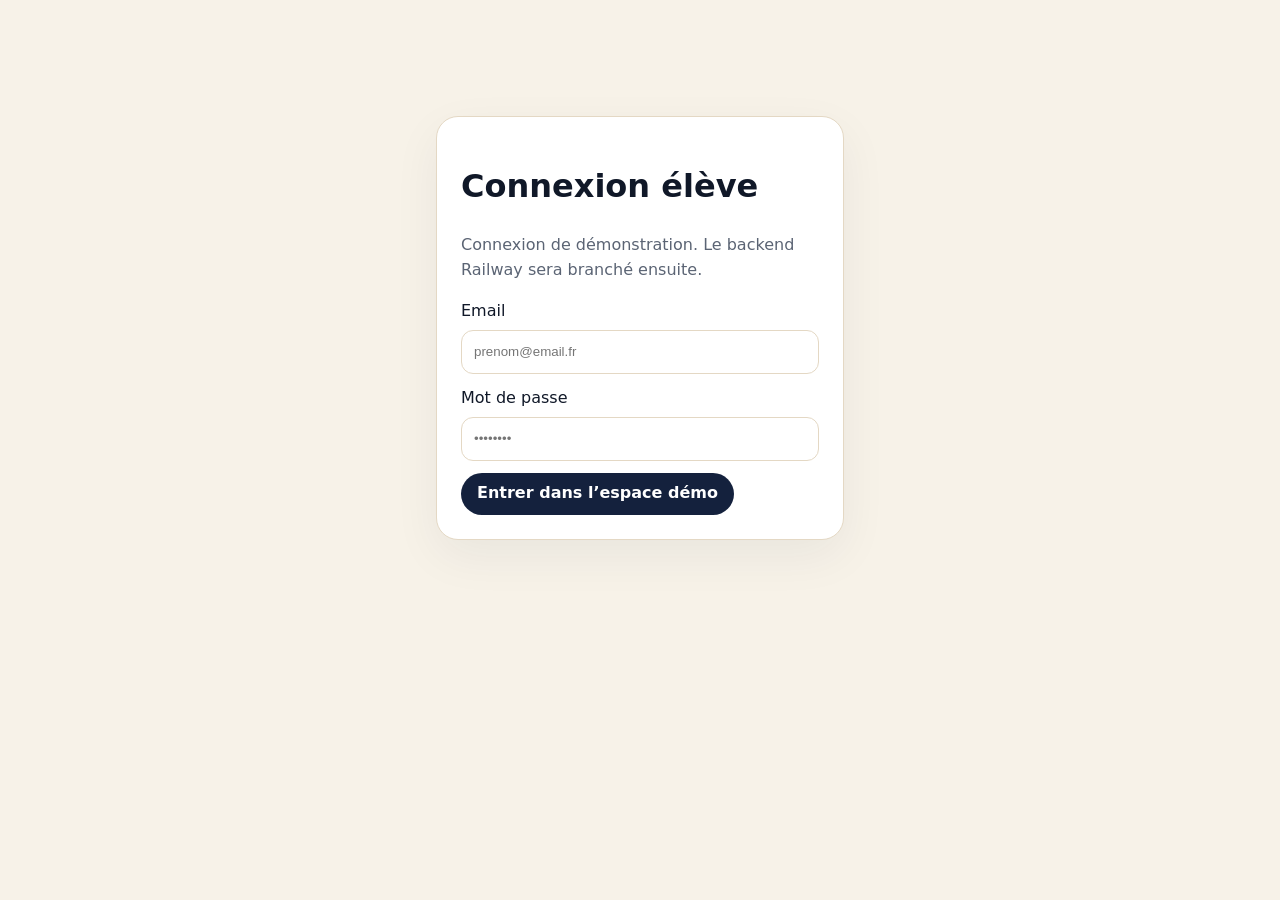
==== espace-eleve/index.html @ 373b11f2 "Add files via upload" ====
<!doctype html><html lang="fr"><head><meta charset="utf-8"><meta name="viewport" content="width=device-width,initial-scale=1"><title>Espace élève | Décroche ton oral</title><meta http-equiv="refresh" content="0;url=login.html"><link rel="canonical" href="login.html"></head><body><p>Redirection vers <a href="login.html">la page de connexion</a>.</p></body></html>
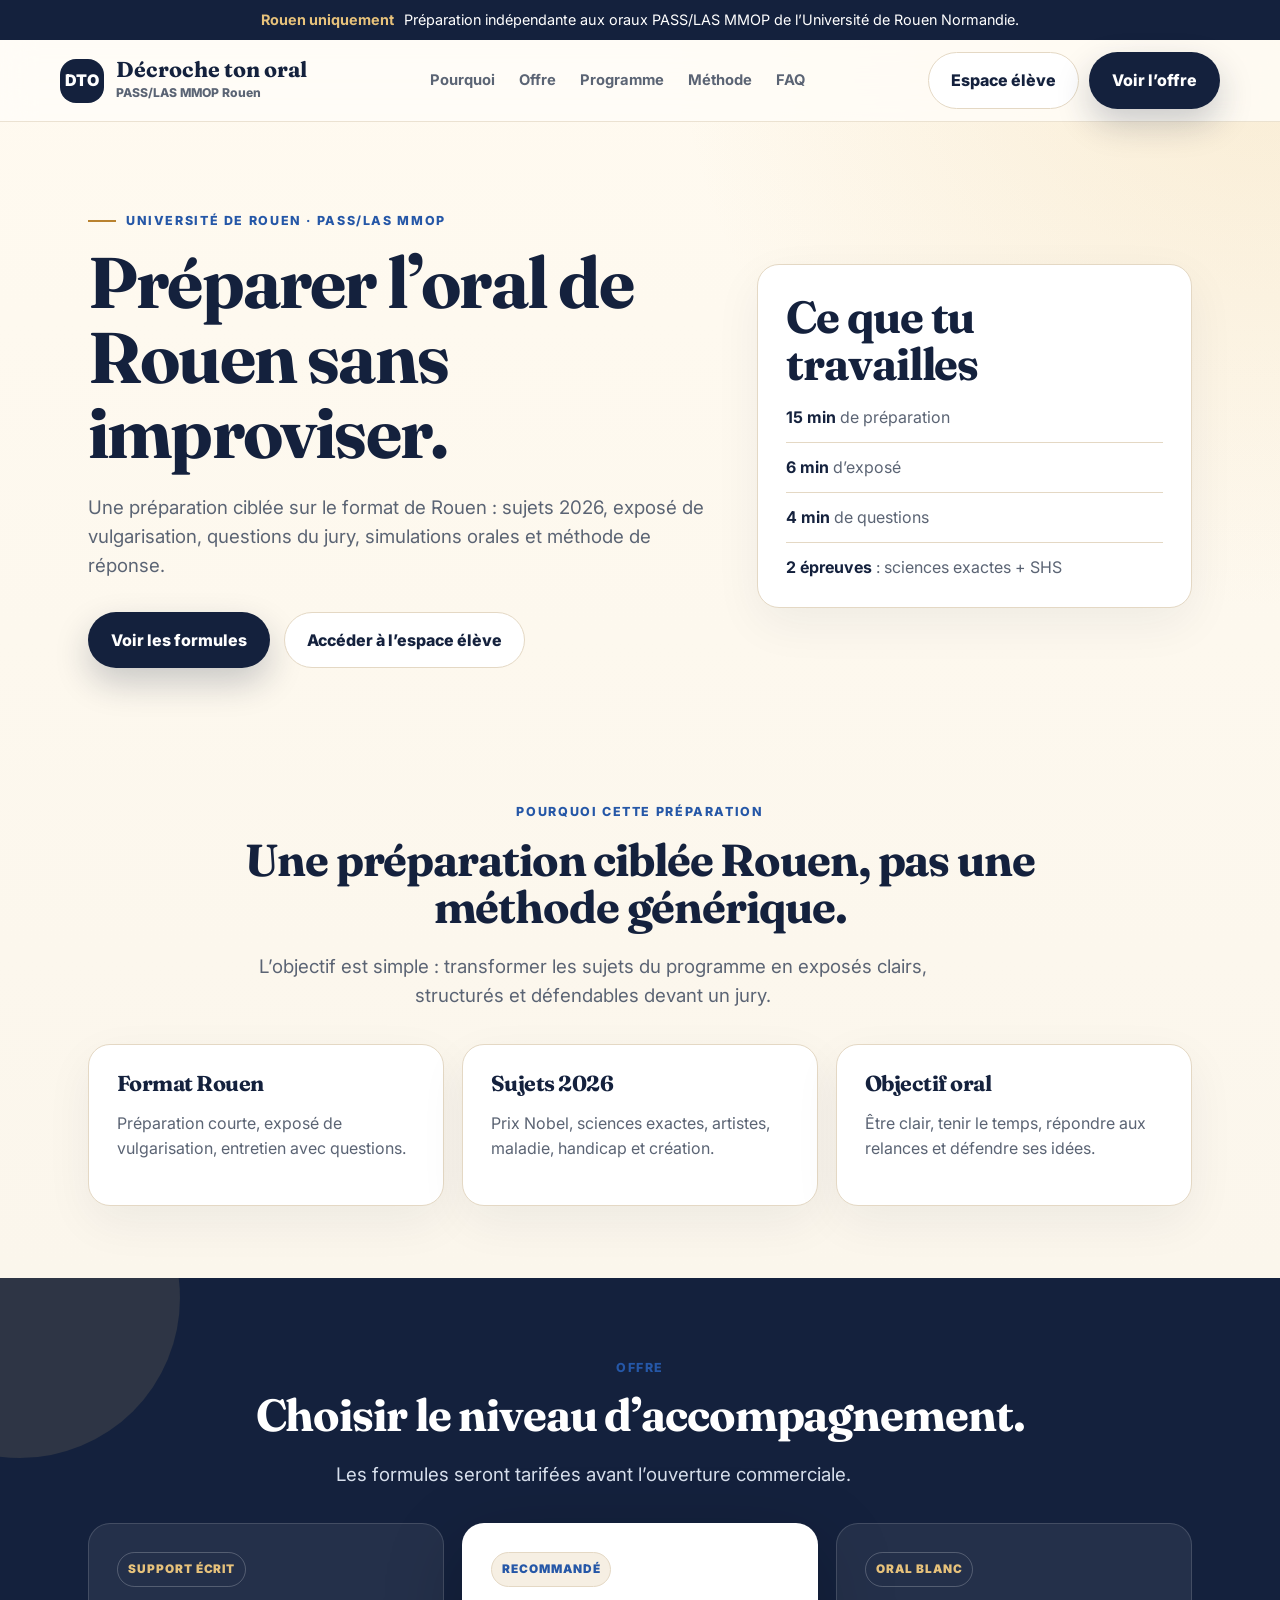
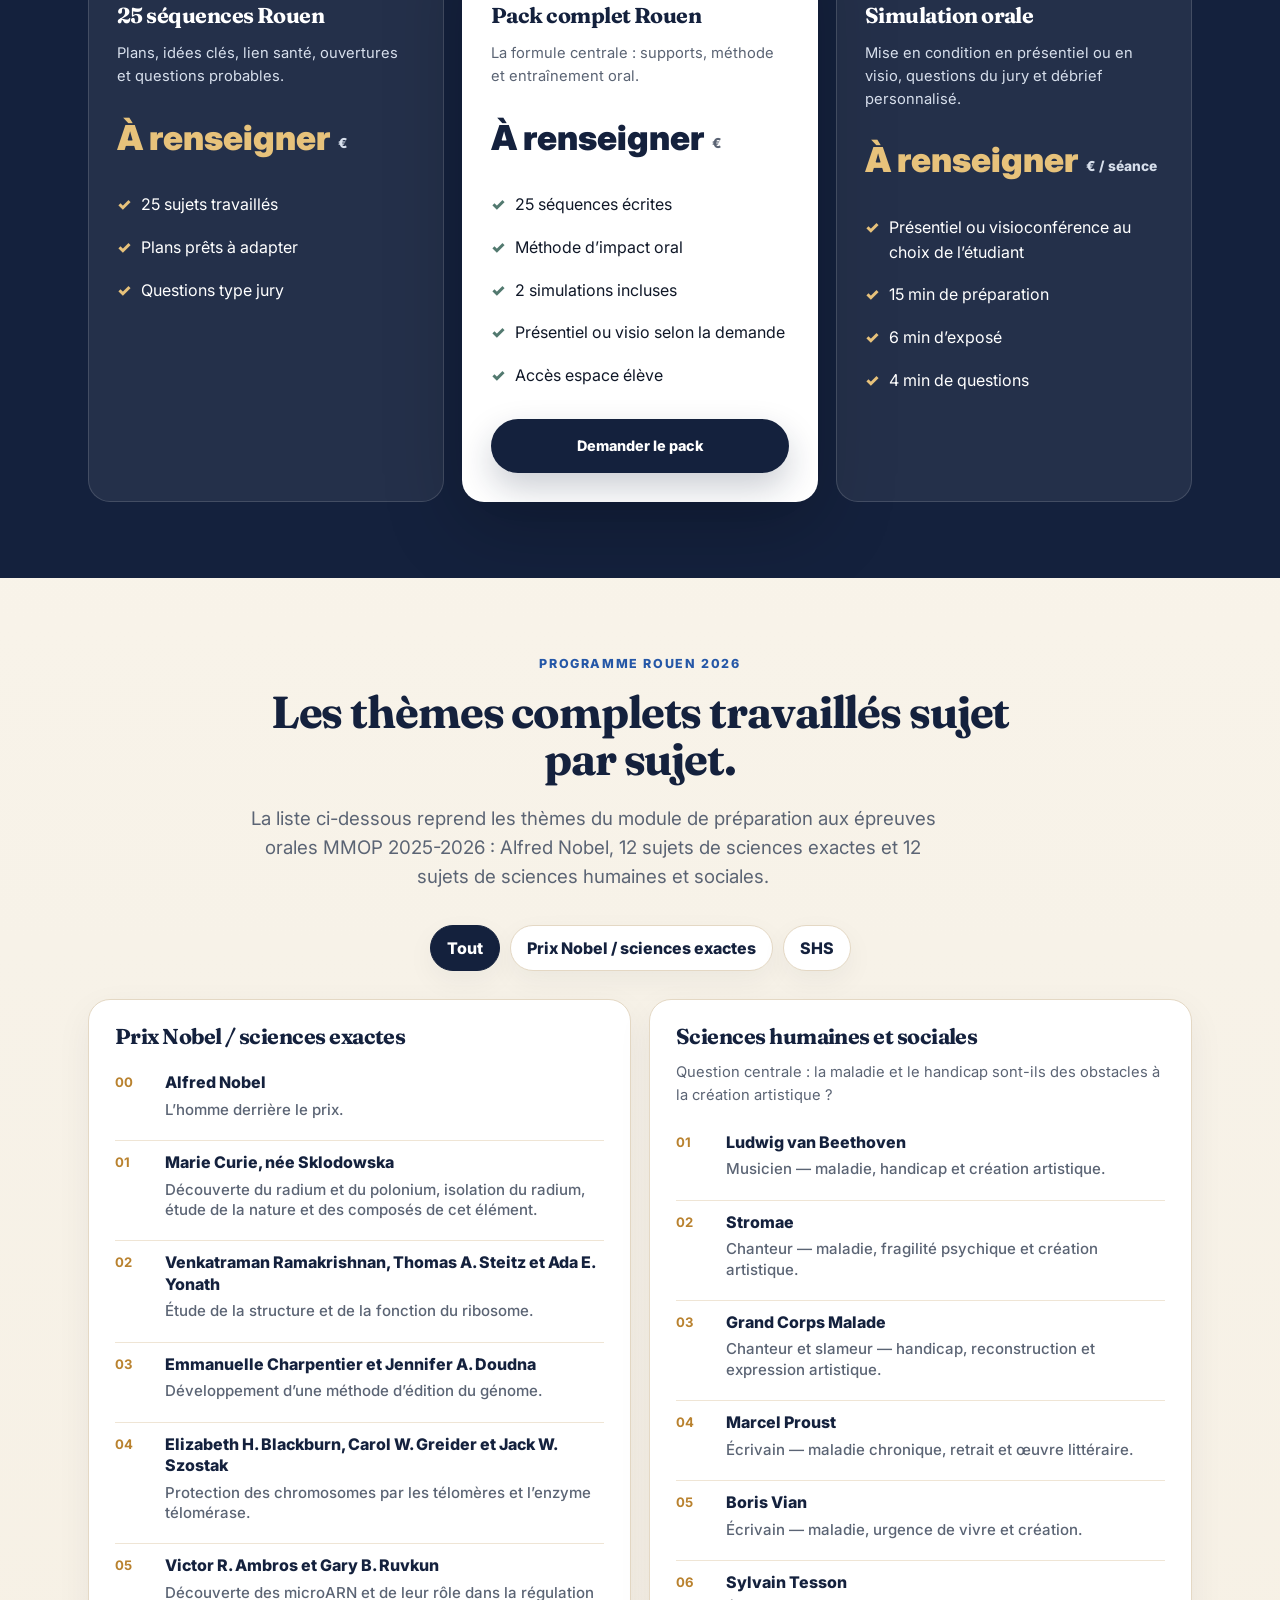
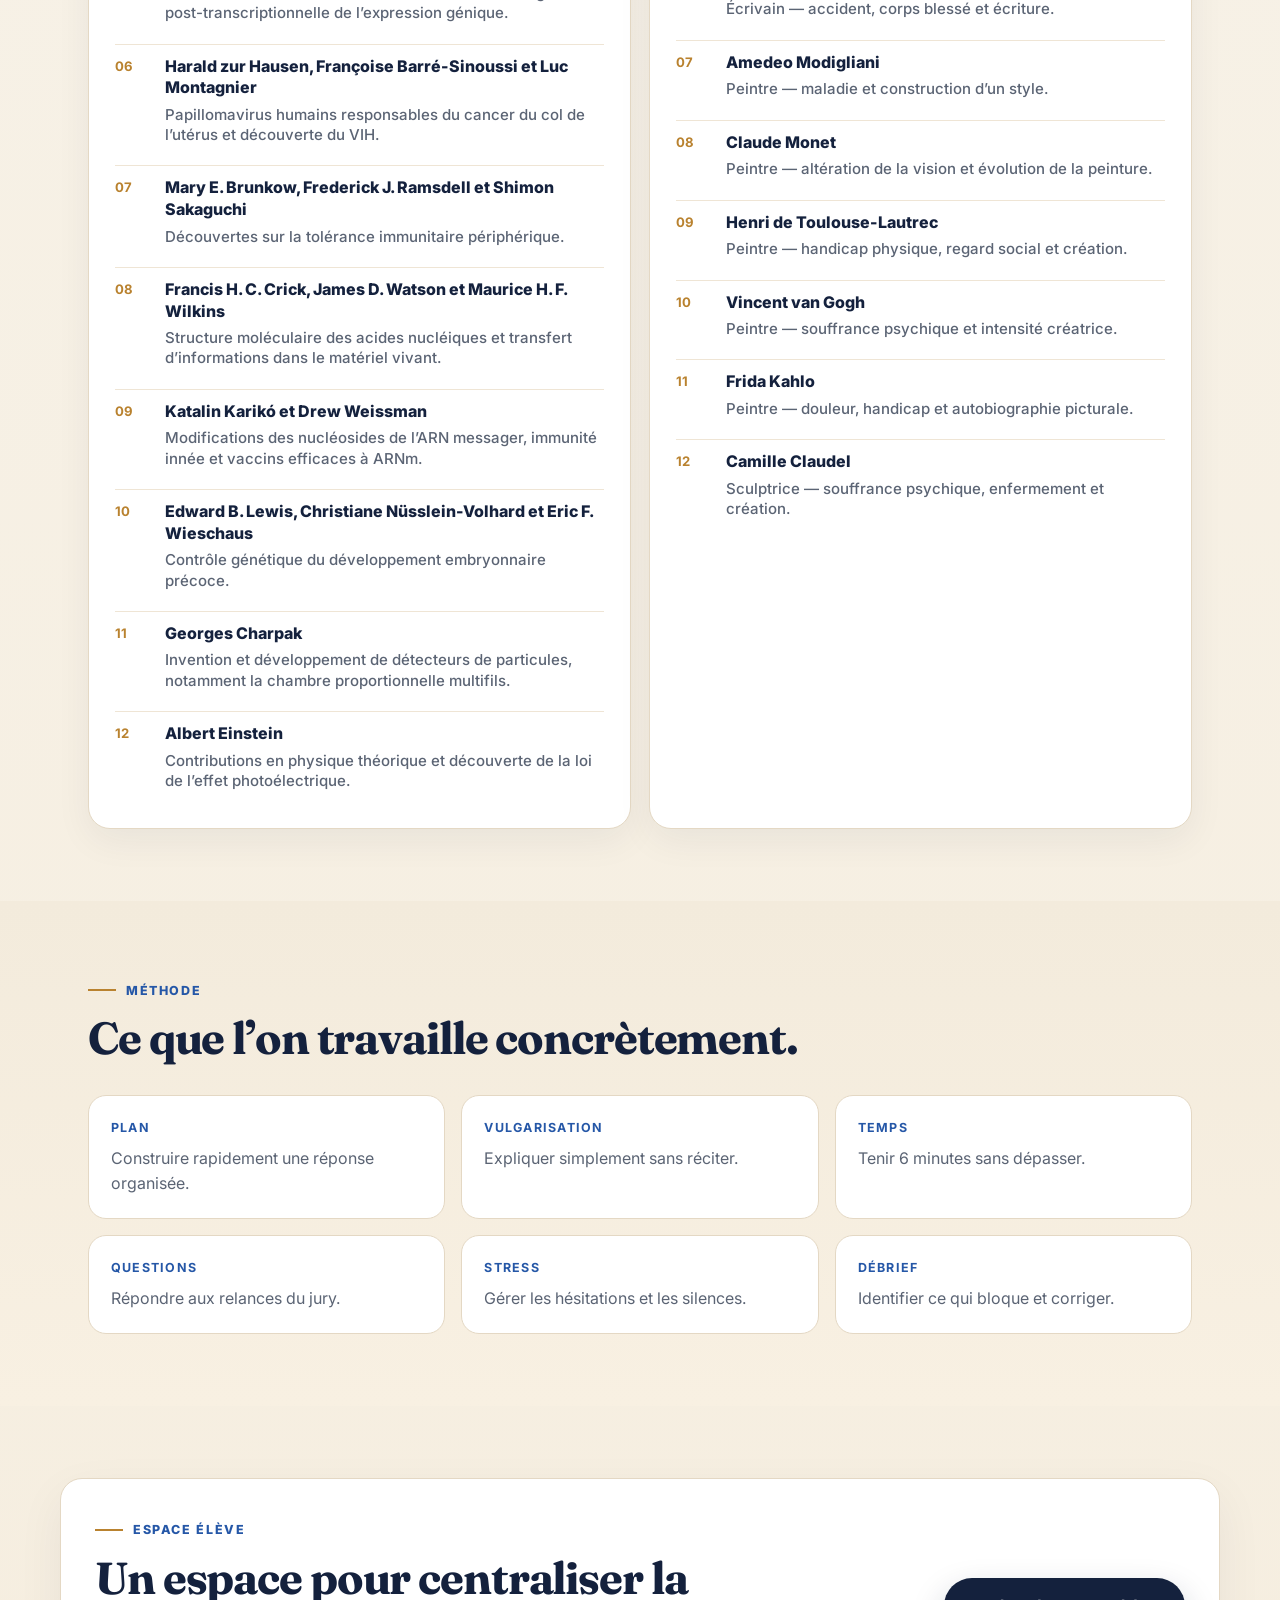
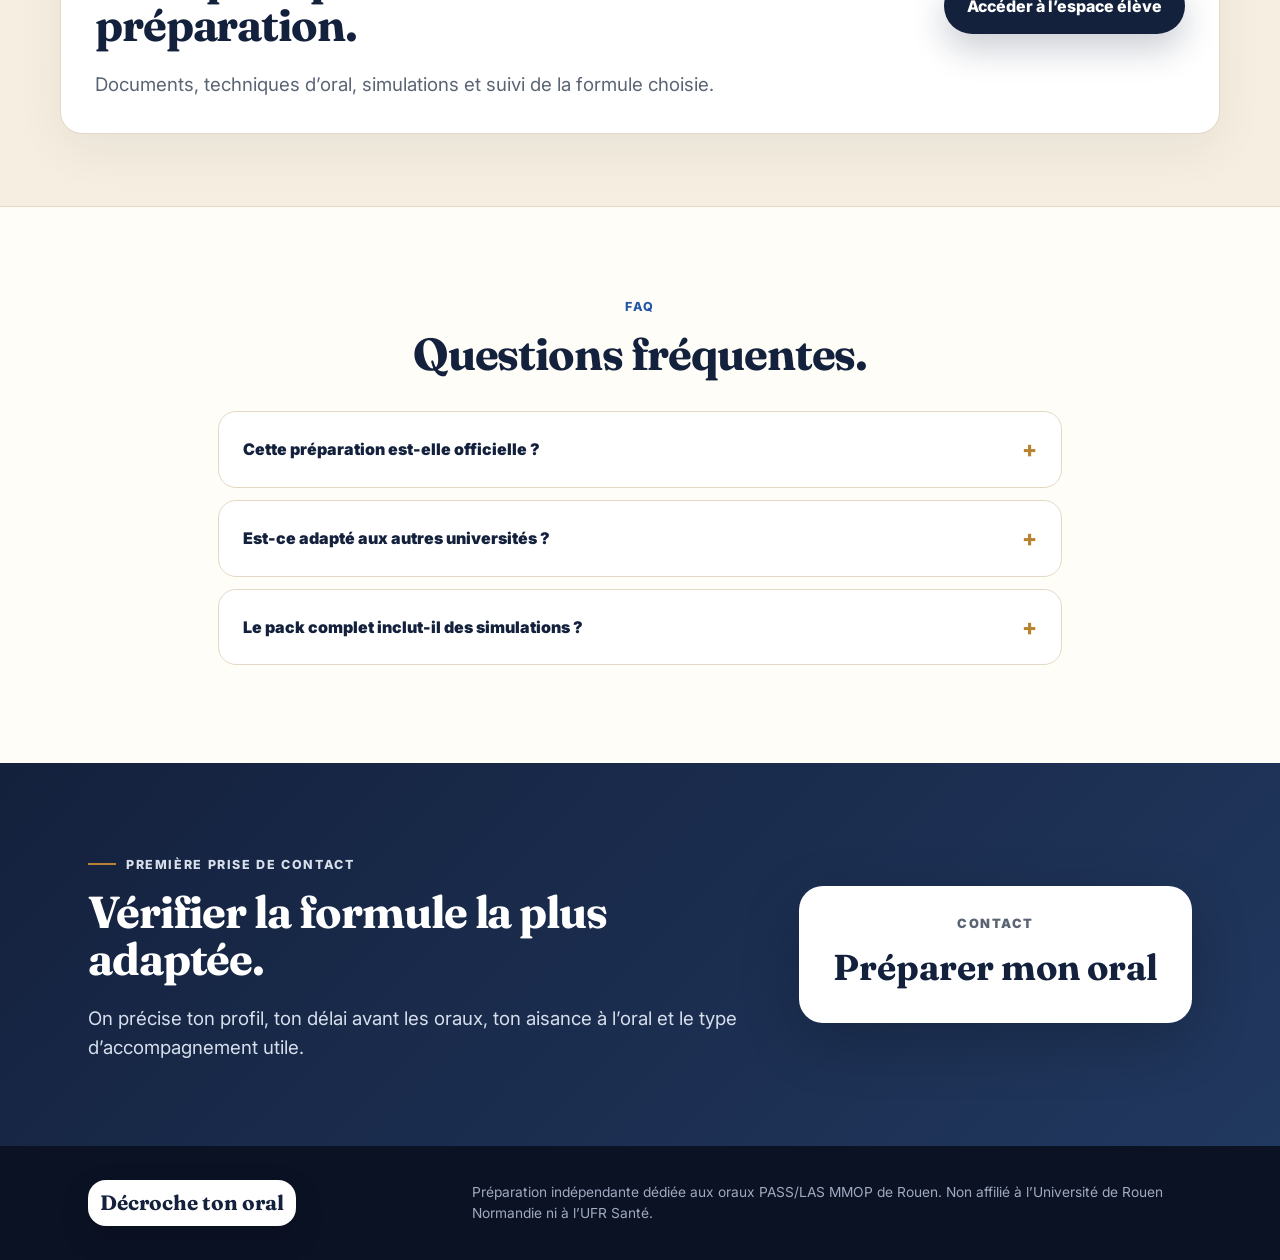
==== commit 153430d4: "Add files via upload" ====
--- a/espace-eleve/index.html
+++ b/espace-eleve/index.html
@@ -1 +1,293 @@
-<!doctype html><html lang="fr"><head><meta charset="utf-8"><meta name="viewport" content="width=device-width,initial-scale=1"><title>Espace élève | Décroche ton oral</title><meta http-equiv="refresh" content="0;url=login.html"><link rel="canonical" href="login.html"></head><body><p>Redirection vers <a href="login.html">la page de connexion</a>.</p></body></html>+<!DOCTYPE html>
+<html lang="fr">
+<head>
+<meta charset="UTF-8">
+<meta name="viewport" content="width=device-width, initial-scale=1.0">
+<title>Décroche ton oral | Préparation PASS/LAS MMOP Rouen 2026</title>
+<meta name="description" content="Préparation indépendante dédiée aux oraux PASS/LAS MMOP de Rouen : sujets 2026, méthode, simulations orales et espace élève.">
+<link rel="preconnect" href="https://fonts.googleapis.com">
+<link rel="preconnect" href="https://fonts.gstatic.com" crossorigin>
+<link href="https://fonts.googleapis.com/css2?family=Inter:wght@400;500;600;700;800;900&family=Fraunces:opsz,wght@9..144,500;9..144,600;9..144,700&display=swap" rel="stylesheet">
+<link rel="stylesheet" href="/assets/css/style.css">
+</head>
+<body>
+<a class="skip" href="#main">Aller au contenu</a>
+
+<div class="notice">
+  <div class="wrap">
+    <strong>Rouen uniquement</strong> Préparation indépendante aux oraux PASS/LAS MMOP de l’Université de Rouen Normandie.
+  </div>
+</div>
+
+<header>
+  <div class="wrap nav">
+    <a class="brand text-brand" href="/" aria-label="Décroche ton oral accueil">
+      <span class="brand-mark">DTO</span>
+      <span><strong>Décroche ton oral</strong><small>PASS/LAS MMOP Rouen</small></span>
+    </a>
+    <nav class="navlinks" aria-label="Navigation principale">
+      <a href="#pourquoi">Pourquoi</a>
+      <a href="#offre">Offre</a>
+      <a href="#programme">Programme</a>
+      <a href="#methode">Méthode</a>
+      <a href="#faq">FAQ</a>
+    </nav>
+    <div class="nav-actions">
+      <a class="btn btn-secondary" href="/espace-eleve/login.html">Espace élève</a>
+      <a class="btn btn-primary" href="#offre">Voir l’offre</a>
+    </div>
+  </div>
+</header>
+
+<main id="main">
+
+<section class="clean-hero" id="top">
+  <div class="wrap clean-hero-grid">
+    <div class="hero-copy reveal">
+      <p class="eyebrow">Université de Rouen · PASS/LAS MMOP</p>
+      <h1>Préparer l’oral de Rouen sans improviser.</h1>
+      <p class="lead">
+        Une préparation ciblée sur le format de Rouen : sujets 2026, exposé de vulgarisation,
+        questions du jury, simulations orales et méthode de réponse.
+      </p>
+      <div class="hero-ctas">
+        <a class="btn btn-primary" href="#offre">Voir les formules</a>
+        <a class="btn btn-secondary" href="/espace-eleve/login.html">Accéder à l’espace élève</a>
+      </div>
+    </div>
+
+    <aside class="clean-card reveal">
+      <h2>Ce que tu travailles</h2>
+      <ul class="clean-list">
+        <li><strong>15 min</strong> de préparation</li>
+        <li><strong>6 min</strong> d’exposé</li>
+        <li><strong>4 min</strong> de questions</li>
+        <li><strong>2 épreuves</strong> : sciences exactes + SHS</li>
+      </ul>
+    </aside>
+  </div>
+</section>
+
+<section id="pourquoi" class="clean-section">
+  <div class="wrap">
+    <div class="section-head center reveal">
+      <p class="eyebrow">Pourquoi cette préparation</p>
+      <h2>Une préparation ciblée Rouen, pas une méthode générique.</h2>
+      <p class="lead">
+        L’objectif est simple : transformer les sujets du programme en exposés clairs,
+        structurés et défendables devant un jury.
+      </p>
+    </div>
+
+    <div class="clean-grid three">
+      <article class="clean-card reveal">
+        <h3>Format Rouen</h3>
+        <p>Préparation courte, exposé de vulgarisation, entretien avec questions.</p>
+      </article>
+      <article class="clean-card reveal">
+        <h3>Sujets 2026</h3>
+        <p>Prix Nobel, sciences exactes, artistes, maladie, handicap et création.</p>
+      </article>
+      <article class="clean-card reveal">
+        <h3>Objectif oral</h3>
+        <p>Être clair, tenir le temps, répondre aux relances et défendre ses idées.</p>
+      </article>
+    </div>
+  </div>
+</section>
+
+<section class="offer clean-offer" id="offre">
+  <div class="wrap">
+    <div class="section-head center reveal">
+      <p class="eyebrow">Offre</p>
+      <h2>Choisir le niveau d’accompagnement.</h2>
+      <p class="lead">Les formules seront tarifées avant l’ouverture commerciale.</p>
+    </div>
+
+    <div class="offer-grid">
+      <article class="offer-card reveal">
+        <span class="offer-tag">Support écrit</span>
+        <h3>25 séquences Rouen</h3>
+        <p class="small">Plans, idées clés, lien santé, ouvertures et questions probables.</p>
+        <div class="price">À renseigner <small>€</small></div>
+        <ul>
+          <li>25 sujets travaillés</li>
+          <li>Plans prêts à adapter</li>
+          <li>Questions type jury</li>
+        </ul>
+      </article>
+
+      <article class="offer-card featured reveal">
+        <span class="offer-tag">Recommandé</span>
+        <h3>Pack complet Rouen</h3>
+        <p class="small">La formule centrale : supports, méthode et entraînement oral.</p>
+        <div class="price">À renseigner <small>€</small></div>
+        <ul>
+          <li>25 séquences écrites</li>
+          <li>Méthode d’impact oral</li>
+          <li>2 simulations incluses</li>
+          <li>Présentiel ou visio selon la demande</li>
+          <li>Accès espace élève</li>
+        </ul>
+        <div class="offer-cta"><a class="btn btn-primary" href="/contact.html">Demander le pack</a></div>
+      </article>
+
+      <article class="offer-card reveal">
+        <span class="offer-tag">Oral blanc</span>
+        <h3>Simulation orale</h3>
+        <p class="small">Mise en condition en présentiel ou en visio, questions du jury et débrief personnalisé.</p>
+        <div class="price">À renseigner <small>€ / séance</small></div>
+        <ul>
+          <li>Présentiel ou visioconférence au choix de l’étudiant</li>
+          <li>15 min de préparation</li>
+          <li>6 min d’exposé</li>
+          <li>4 min de questions</li>
+        </ul>
+      </article>
+    </div>
+  </div>
+</section>
+
+<section id="programme" class="clean-section">
+  <div class="wrap">
+    <div class="section-head center reveal">
+      <p class="eyebrow">Programme Rouen 2026</p>
+      <h2>Les thèmes complets travaillés sujet par sujet.</h2>
+      <p class="lead">
+        La liste ci-dessous reprend les thèmes du module de préparation aux épreuves orales MMOP 2025-2026 :
+        Alfred Nobel, 12 sujets de sciences exactes et 12 sujets de sciences humaines et sociales.
+      </p>
+    </div>
+
+    <div class="subject-filter" data-subject-filter="programme-index">
+      <button class="subject-filter-btn active" type="button" data-filter="all" aria-pressed="true">Tout</button>
+      <button class="subject-filter-btn" type="button" data-filter="nobel" aria-pressed="false">Prix Nobel / sciences exactes</button>
+      <button class="subject-filter-btn" type="button" data-filter="shs" aria-pressed="false">SHS</button>
+    </div>
+
+    <div class="subjects detailed-subjects">
+      <div class="subject-col reveal" data-subject-group="nobel">
+        <h3>Prix Nobel / sciences exactes</h3>
+        <ul class="subject-list subject-list-detailed">
+
+          <li><b>00</b><span><strong>Alfred Nobel</strong><em>L’homme derrière le prix.</em></span></li>
+          <li><b>01</b><span><strong>Marie Curie, née Sklodowska</strong><em>Découverte du radium et du polonium, isolation du radium, étude de la nature et des composés de cet élément.</em></span></li>
+          <li><b>02</b><span><strong>Venkatraman Ramakrishnan, Thomas A. Steitz et Ada E. Yonath</strong><em>Étude de la structure et de la fonction du ribosome.</em></span></li>
+          <li><b>03</b><span><strong>Emmanuelle Charpentier et Jennifer A. Doudna</strong><em>Développement d’une méthode d’édition du génome.</em></span></li>
+          <li><b>04</b><span><strong>Elizabeth H. Blackburn, Carol W. Greider et Jack W. Szostak</strong><em>Protection des chromosomes par les télomères et l’enzyme télomérase.</em></span></li>
+          <li><b>05</b><span><strong>Victor R. Ambros et Gary B. Ruvkun</strong><em>Découverte des microARN et de leur rôle dans la régulation post-transcriptionnelle de l’expression génique.</em></span></li>
+          <li><b>06</b><span><strong>Harald zur Hausen, Françoise Barré-Sinoussi et Luc Montagnier</strong><em>Papillomavirus humains responsables du cancer du col de l’utérus et découverte du VIH.</em></span></li>
+          <li><b>07</b><span><strong>Mary E. Brunkow, Frederick J. Ramsdell et Shimon Sakaguchi</strong><em>Découvertes sur la tolérance immunitaire périphérique.</em></span></li>
+          <li><b>08</b><span><strong>Francis H. C. Crick, James D. Watson et Maurice H. F. Wilkins</strong><em>Structure moléculaire des acides nucléiques et transfert d’informations dans le matériel vivant.</em></span></li>
+          <li><b>09</b><span><strong>Katalin Karikó et Drew Weissman</strong><em>Modifications des nucléosides de l’ARN messager, immunité innée et vaccins efficaces à ARNm.</em></span></li>
+          <li><b>10</b><span><strong>Edward B. Lewis, Christiane Nüsslein-Volhard et Eric F. Wieschaus</strong><em>Contrôle génétique du développement embryonnaire précoce.</em></span></li>
+          <li><b>11</b><span><strong>Georges Charpak</strong><em>Invention et développement de détecteurs de particules, notamment la chambre proportionnelle multifils.</em></span></li>
+          <li><b>12</b><span><strong>Albert Einstein</strong><em>Contributions en physique théorique et découverte de la loi de l’effet photoélectrique.</em></span></li>
+
+        </ul>
+      </div>
+
+      <div class="subject-col reveal" data-subject-group="shs">
+        <h3>Sciences humaines et sociales</h3>
+        <p class="small shs-question">Question centrale : la maladie et le handicap sont-ils des obstacles à la création artistique ?</p>
+        <ul class="subject-list subject-list-detailed">
+
+          <li><b>01</b><span><strong>Ludwig van Beethoven</strong><em>Musicien — maladie, handicap et création artistique.</em></span></li>
+          <li><b>02</b><span><strong>Stromae</strong><em>Chanteur — maladie, fragilité psychique et création artistique.</em></span></li>
+          <li><b>03</b><span><strong>Grand Corps Malade</strong><em>Chanteur et slameur — handicap, reconstruction et expression artistique.</em></span></li>
+          <li><b>04</b><span><strong>Marcel Proust</strong><em>Écrivain — maladie chronique, retrait et œuvre littéraire.</em></span></li>
+          <li><b>05</b><span><strong>Boris Vian</strong><em>Écrivain — maladie, urgence de vivre et création.</em></span></li>
+          <li><b>06</b><span><strong>Sylvain Tesson</strong><em>Écrivain — accident, corps blessé et écriture.</em></span></li>
+          <li><b>07</b><span><strong>Amedeo Modigliani</strong><em>Peintre — maladie et construction d’un style.</em></span></li>
+          <li><b>08</b><span><strong>Claude Monet</strong><em>Peintre — altération de la vision et évolution de la peinture.</em></span></li>
+          <li><b>09</b><span><strong>Henri de Toulouse-Lautrec</strong><em>Peintre — handicap physique, regard social et création.</em></span></li>
+          <li><b>10</b><span><strong>Vincent van Gogh</strong><em>Peintre — souffrance psychique et intensité créatrice.</em></span></li>
+          <li><b>11</b><span><strong>Frida Kahlo</strong><em>Peintre — douleur, handicap et autobiographie picturale.</em></span></li>
+          <li><b>12</b><span><strong>Camille Claudel</strong><em>Sculptrice — souffrance psychique, enfermement et création.</em></span></li>
+
+        </ul>
+      </div>
+    </div>
+  </div>
+</section>
+
+<section id="methode" class="method clean-section">
+  <div class="wrap">
+    <div class="section-head reveal">
+      <p class="eyebrow">Méthode</p>
+      <h2>Ce que l’on travaille concrètement.</h2>
+    </div>
+
+    <div class="criteria-grid">
+      <article class="criterion reveal"><b>Plan</b><p>Construire rapidement une réponse organisée.</p></article>
+      <article class="criterion reveal"><b>Vulgarisation</b><p>Expliquer simplement sans réciter.</p></article>
+      <article class="criterion reveal"><b>Temps</b><p>Tenir 6 minutes sans dépasser.</p></article>
+      <article class="criterion reveal"><b>Questions</b><p>Répondre aux relances du jury.</p></article>
+      <article class="criterion reveal"><b>Stress</b><p>Gérer les hésitations et les silences.</p></article>
+      <article class="criterion reveal"><b>Débrief</b><p>Identifier ce qui bloque et corriger.</p></article>
+    </div>
+  </div>
+</section>
+
+<section id="espace-eleve" class="clean-section">
+  <div class="wrap clean-cta-box reveal">
+    <div>
+      <p class="eyebrow">Espace élève</p>
+      <h2>Un espace pour centraliser la préparation.</h2>
+      <p class="lead">Documents, techniques d’oral, simulations et suivi de la formule choisie.</p>
+    </div>
+    <a class="btn btn-primary" href="/espace-eleve/login.html">Accéder à l’espace élève</a>
+  </div>
+</section>
+
+<section class="faq" id="faq">
+  <div class="wrap" style="max-width:900px">
+    <div class="section-head center reveal">
+      <p class="eyebrow">FAQ</p>
+      <h2>Questions fréquentes.</h2>
+    </div>
+
+    <details class="reveal">
+      <summary>Cette préparation est-elle officielle ?</summary>
+      <p>Non. Décroche ton oral est une préparation indépendante, non affiliée à l’Université de Rouen Normandie ni à l’UFR Santé.</p>
+    </details>
+
+    <details class="reveal">
+      <summary>Est-ce adapté aux autres universités ?</summary>
+      <p>Non. L’offre est volontairement construite pour Rouen.</p>
+    </details>
+
+    <details class="reveal">
+      <summary>Le pack complet inclut-il des simulations ?</summary>
+      <p>Oui. Le pack complet prévoit deux simulations, pour travailler les deux familles de sujets.</p>
+    </details>
+  </div>
+</section>
+
+<section class="cta">
+  <div class="wrap cta-box">
+    <div class="reveal">
+      <p class="eyebrow">Première prise de contact</p>
+      <h2>Vérifier la formule la plus adaptée.</h2>
+      <p class="lead">On précise ton profil, ton délai avant les oraux, ton aisance à l’oral et le type d’accompagnement utile.</p>
+    </div>
+    <a class="phone-big reveal" href="/contact.html">
+      <span>Contact</span>
+      <strong>Préparer mon oral</strong>
+    </a>
+  </div>
+</section>
+
+</main>
+
+<footer>
+  <div class="wrap footer-row">
+    <a class="footer-logo footer-text-logo" href="/" aria-label="Décroche ton oral accueil">Décroche ton oral</a>
+    <p>Préparation indépendante dédiée aux oraux PASS/LAS MMOP de Rouen. Non affilié à l’Université de Rouen Normandie ni à l’UFR Santé.</p>
+  </div>
+</footer>
+
+<a class="mobile-call" href="/espace-eleve/login.html">Accéder à l’espace élève</a>
+<script src="/assets/js/main.js"></script>
+</body>
+</html>
--- a/assets/css/style.css
+++ b/assets/css/style.css
@@ -0,0 +1,272 @@
+:root{
+  --bg:#f7f2e8;
+  --paper:#fffdf8;
+  --ink:#101828;
+  --muted:#5b6474;
+  --line:#e4d8c4;
+  --navy:#14213d;
+  --navy-2:#0b1224;
+  --blue:#2557a7;
+  --gold:#b9822f;
+  --gold-2:#e7c27b;
+  --green:#52796f;
+  --red:#b54708;
+  --shadow:0 24px 80px rgba(20,33,61,.12);
+  --radius:22px;
+}
+*{box-sizing:border-box}
+html{scroll-behavior:smooth}
+body{
+  margin:0;
+  color:var(--ink);
+  background:
+    radial-gradient(circle at top right, rgba(231,194,123,.25), transparent 38rem),
+    linear-gradient(180deg,#fffaf0 0%, var(--bg) 42%, #f5ecdc 100%);
+  font-family:Inter, system-ui, -apple-system, BlinkMacSystemFont, "Segoe UI", sans-serif;
+  line-height:1.55;
+  -webkit-font-smoothing:antialiased;
+}
+a{color:inherit;text-decoration:none}
+button,input,textarea{font:inherit}
+img,svg{max-width:100%;display:block}
+.wrap{max-width:1160px;margin:auto;padding:0 28px}
+@media(max-width:720px){.wrap{padding:0 18px}}
+.skip{position:absolute;left:-999px;top:auto;width:1px;height:1px;overflow:hidden}.skip:focus{left:16px;top:16px;width:auto;height:auto;background:#fff;padding:10px 14px;border:2px solid var(--blue);z-index:200}
+.eyebrow{display:inline-flex;align-items:center;gap:10px;margin:0 0 14px;color:var(--blue);font-weight:800;font-size:.78rem;letter-spacing:.13em;text-transform:uppercase}.eyebrow:before{content:"";width:28px;height:2px;background:var(--gold)}
+h1,h2,h3{font-family:Fraunces, Georgia, serif;line-height:1.05;letter-spacing:-.025em;margin:0;color:var(--navy)}
+h1{font-size:clamp(2.45rem,5.6vw,5rem);max-width:12ch}
+h2{font-size:clamp(2rem,3.5vw,3.25rem)}
+h3{font-size:1.35rem}.lead{font-size:1.17rem;color:var(--muted);max-width:58ch;margin:22px 0 0}.small{font-size:.92rem;color:var(--muted)}
+.btn{display:inline-flex;align-items:center;justify-content:center;gap:10px;border-radius:999px;padding:15px 22px;font-weight:800;border:1px solid transparent;transition:.2s ease;cursor:pointer}.btn-primary{background:var(--navy);color:#fff;box-shadow:0 15px 34px rgba(20,33,61,.22)}.btn-primary:hover{transform:translateY(-2px);background:var(--navy-2)}.btn-secondary{background:#fff;color:var(--navy);border-color:var(--line)}.btn-secondary:hover{border-color:var(--gold);transform:translateY(-2px)}.btn-gold{background:var(--gold);color:#fff}.btn-gold:hover{background:#9c6b26;transform:translateY(-2px)}
+.notice{background:var(--navy);color:#fff;font-size:.9rem}.notice .wrap{display:flex;align-items:center;justify-content:center;text-align:center;gap:10px;padding-top:9px;padding-bottom:9px}.notice strong{color:var(--gold-2)}
+header{position:sticky;top:0;z-index:100;background:rgba(255,253,248,.82);backdrop-filter:blur(16px);border-bottom:1px solid rgba(228,216,196,.75)}
+.nav{display:flex;align-items:center;justify-content:space-between;gap:22px;padding:12px 0}.brand{display:inline-flex;align-items:center;flex:0 0 auto}.brand-logo{width:258px;max-width:43vw;height:auto;display:block}.brand-text-fallback{position:absolute;width:1px;height:1px;overflow:hidden;clip:rect(0 0 0 0);white-space:nowrap}.navlinks{display:flex;align-items:center;gap:24px;font-size:.92rem;color:var(--muted);font-weight:700}.navlinks a:hover{color:var(--blue)}.nav-actions{display:flex;gap:10px;align-items:center}.footer-logo{display:inline-flex;align-items:center;background:#fff;border-radius:18px;padding:7px 12px;box-shadow:0 12px 32px rgba(0,0,0,.14)}.footer-logo img{width:220px;height:auto;display:block}@media(max-width:950px){.navlinks{display:none}.nav .btn-secondary{display:none}}@media(max-width:680px){.brand-logo{width:205px;max-width:58vw}.nav{gap:12px}.nav-actions .btn-primary{padding:12px 14px;font-size:.86rem}.footer-logo img{width:190px}}
+.hero{position:relative;overflow:hidden;padding:78px 0 72px}.hero:after{content:"";position:absolute;right:-150px;top:40px;width:420px;height:420px;border:1px solid rgba(185,130,47,.22);border-radius:50%;pointer-events:none}.hero-grid{display:grid;grid-template-columns:1.04fr .96fr;gap:54px;align-items:center}@media(max-width:940px){.hero-grid{grid-template-columns:1fr}.hero h1{max-width:none}}
+.hero-copy{position:relative;z-index:2}.hero-ctas{display:flex;gap:14px;flex-wrap:wrap;margin-top:32px}.hero-proof{display:flex;gap:18px;flex-wrap:wrap;margin-top:26px;color:var(--muted);font-size:.92rem}.hero-proof span{display:inline-flex;align-items:center;gap:8px}.dot{width:9px;height:9px;border-radius:999px;background:var(--green)}
+.showcase-card{position:relative;background:linear-gradient(180deg,#ffffff 0%,#fff8eb 100%);border:1px solid var(--line);border-radius:var(--radius);box-shadow:var(--shadow);padding:30px;overflow:hidden}.showcase-card:before{content:"";position:absolute;inset:0;background:radial-gradient(circle at 82% 8%,rgba(37,87,167,.09),transparent 18rem);pointer-events:none}.showcase-card>*{position:relative}.showcase-logo{background:#fff;border:1px solid var(--line);border-radius:20px;padding:16px 18px;margin-bottom:22px;box-shadow:0 12px 34px rgba(20,33,61,.08)}.showcase-logo img{width:100%;height:auto}.showcase-title{display:flex;flex-wrap:wrap;gap:10px;margin-bottom:18px}.badge{display:inline-flex;align-items:center;border:1px solid var(--line);background:#fff;border-radius:999px;padding:8px 12px;font-size:.78rem;font-weight:900;color:var(--navy)}.vitrine-list{display:grid;gap:12px;margin:22px 0}.vitrine-item{display:flex;gap:12px;align-items:flex-start;background:#fff;border:1px solid var(--line);border-radius:16px;padding:15px}.vitrine-item b{display:block;color:var(--navy);font-size:.98rem}.vitrine-item span{display:block;color:var(--muted);font-size:.9rem;margin-top:3px}.vitrine-icon{width:30px;height:30px;border-radius:10px;background:#f0e3cf;color:var(--gold);display:inline-flex;align-items:center;justify-content:center;flex:0 0 30px;font-weight:900}.showcase-note{background:var(--navy);color:#fff;border-radius:18px;padding:18px;margin-top:18px}.showcase-note strong{display:block;font-family:Fraunces,Georgia,serif;font-size:1.35rem;line-height:1.05}.showcase-note span{display:block;color:#d5dfef;margin-top:6px;font-size:.92rem}
+.stats{display:grid;grid-template-columns:repeat(4,1fr);gap:14px;margin-top:18px}.stat{background:#fff;border:1px solid var(--line);border-radius:18px;padding:18px;min-height:120px}.stat strong{display:block;font-size:1.8rem;color:var(--navy);font-family:Fraunces,Georgia,serif;line-height:1.05}.stat span{display:block;margin-top:8px;color:var(--muted);font-size:.88rem;font-weight:700}@media(max-width:760px){.stats{grid-template-columns:1fr 1fr}}
+section{padding:86px 0}.section-head{max-width:790px;margin-bottom:34px}.section-head.center{text-align:center;margin-left:auto;margin-right:auto}.section-head.center .eyebrow{justify-content:center}.section-head.center .eyebrow:before{display:none}
+.problem{background:#fffdf8;border-block:1px solid var(--line)}.problem-grid{display:grid;grid-template-columns:1fr 1fr 1fr;gap:18px}.problem-card{background:#fff;border:1px solid var(--line);border-radius:var(--radius);padding:26px;box-shadow:0 16px 48px rgba(20,33,61,.06)}.problem-card .num{display:inline-flex;align-items:center;justify-content:center;width:36px;height:36px;border-radius:12px;background:#f0e3cf;color:var(--gold);font-weight:900;margin-bottom:16px}.problem-card p{margin:12px 0 0;color:var(--muted)}@media(max-width:840px){.problem-grid{grid-template-columns:1fr}}
+.format-grid{display:grid;grid-template-columns:.85fr 1.15fr;gap:26px;align-items:start}@media(max-width:900px){.format-grid{grid-template-columns:1fr}}.official-box{position:sticky;top:96px;background:var(--navy);color:#fff;border-radius:var(--radius);padding:30px;box-shadow:var(--shadow)}@media(max-width:900px){.official-box{position:relative;top:auto}}.official-box h3{color:#fff}.official-box p{color:#d5dfef}.official-list{list-style:none;padding:0;margin:22px 0 0}.official-list li{display:flex;gap:12px;border-top:1px solid rgba(255,255,255,.12);padding:13px 0;color:#edf3ff}.check{width:22px;height:22px;border-radius:50%;background:rgba(231,194,123,.18);color:var(--gold-2);display:inline-flex;align-items:center;justify-content:center;flex:0 0 22px;font-weight:900}.timeline{display:grid;gap:14px}.step{display:grid;grid-template-columns:86px 1fr;gap:16px;background:#fff;border:1px solid var(--line);border-radius:20px;padding:22px}.step-time{font-weight:900;color:var(--blue);font-size:.88rem;text-transform:uppercase}.step p{margin:8px 0 0;color:var(--muted)}@media(max-width:520px){.step{grid-template-columns:1fr}.step-time{display:inline-flex}}
+.method{background:linear-gradient(180deg,#f3ebdc 0%,#f8f0e2 100%)}.method-grid{display:grid;grid-template-columns:repeat(4,1fr);gap:1px;background:var(--line);border:1px solid var(--line);border-radius:var(--radius);overflow:hidden}.method-card{background:#fffdf8;padding:28px;min-height:260px}.method-card svg{width:34px;height:34px;color:var(--blue);margin-bottom:18px}.method-card p{color:var(--muted);margin:12px 0 0}@media(max-width:960px){.method-grid{grid-template-columns:1fr 1fr}}@media(max-width:620px){.method-grid{grid-template-columns:1fr}}
+.programme-tabs{display:flex;gap:10px;flex-wrap:wrap;margin-bottom:18px}.tab-btn{border:1px solid var(--line);background:#fff;border-radius:999px;padding:10px 14px;color:var(--muted);font-weight:900;cursor:pointer}.tab-btn.active{background:var(--navy);color:#fff;border-color:var(--navy)}.subjects{display:grid;grid-template-columns:1fr 1fr;gap:18px}.subject-col{background:#fff;border:1px solid var(--line);border-radius:var(--radius);padding:26px;box-shadow:0 12px 36px rgba(20,33,61,.06)}.subject-col h3{margin-bottom:12px}.subject-list{list-style:none;margin:0;padding:0;display:grid;gap:9px}.subject-list li{display:flex;gap:10px;align-items:flex-start;padding:11px 0;border-top:1px solid #efe5d5}.subject-list li:first-child{border-top:0}.subject-list b{color:var(--gold);font-size:.82rem;min-width:32px}.subject-list span{font-weight:700;color:var(--ink)}.tab-panel{display:none}.tab-panel.active{display:block}@media(max-width:900px){.subjects{grid-template-columns:1fr}}
+.offer{background:var(--navy);color:#fff;position:relative;overflow:hidden}.offer:before{content:"";position:absolute;left:-140px;top:-140px;width:320px;height:320px;background:rgba(231,194,123,.12);border-radius:50%}.offer h2,.offer h3{color:#fff}.offer .lead,.offer .small{color:#d7dfec}.offer-grid{display:grid;grid-template-columns:repeat(3,1fr);gap:18px;position:relative}.offer-card{background:rgba(255,255,255,.07);border:1px solid rgba(255,255,255,.14);border-radius:var(--radius);padding:28px;display:flex;flex-direction:column}.offer-card.featured{background:#fff;color:var(--ink);transform:translateY(-10px);box-shadow:0 24px 80px rgba(0,0,0,.22)}.offer-card.featured h3{color:var(--navy)}.offer-card.featured .small{color:var(--muted)}.offer-card ul{list-style:none;padding:0;margin:20px 0 0}.offer-card li{display:flex;gap:10px;padding:9px 0;color:inherit}.offer-card li:before{content:"✓";color:var(--gold-2);font-weight:900}.offer-card.featured li:before{color:var(--green)}.offer-tag{display:inline-flex;align-self:flex-start;border:1px solid rgba(255,255,255,.22);border-radius:999px;padding:7px 10px;margin-bottom:18px;font-size:.74rem;font-weight:900;letter-spacing:.08em;text-transform:uppercase;color:var(--gold-2)}.offer-card.featured .offer-tag{border-color:var(--line);color:var(--blue);background:#f6efe3}.price{display:flex;align-items:flex-end;gap:8px;margin:18px 0 8px;font-weight:900;color:var(--gold-2);font-size:2.15rem;line-height:1}.price small{font-size:.86rem;color:#d7dfec;font-weight:800;margin-bottom:4px}.offer-card.featured .price{color:var(--navy)}.offer-card.featured .price small{color:var(--muted)}.offer-note{margin-top:8px;color:#d7dfec;font-size:.9rem}.offer-card.featured .offer-note{color:var(--muted)}.offer-cta{margin-top:auto;padding-top:22px}.offer-cta a{width:100%;font-size:.9rem}@media(max-width:900px){.offer-grid{grid-template-columns:1fr}.offer-card.featured{transform:none}}
+.criteria-grid{display:grid;grid-template-columns:repeat(3,1fr);gap:16px}.criterion{background:#fff;border:1px solid var(--line);border-radius:18px;padding:22px}.criterion b{display:block;color:var(--blue);font-size:.78rem;letter-spacing:.1em;text-transform:uppercase;margin-bottom:9px}.criterion p{margin:0;color:var(--muted)}@media(max-width:820px){.criteria-grid{grid-template-columns:1fr}}
+.faq{background:#fffdf8;border-top:1px solid var(--line)}details{background:#fff;border:1px solid var(--line);border-radius:18px;margin-bottom:12px;padding:0 20px}summary{cursor:pointer;list-style:none;font-weight:900;color:var(--navy);padding:20px 4px;display:flex;align-items:center;justify-content:space-between;gap:22px}summary::-webkit-details-marker{display:none}summary:after{content:"+";font-size:1.4rem;color:var(--gold);font-weight:800}details[open] summary:after{content:"−"}details p{margin:0 0 20px;color:var(--muted);max-width:78ch}
+.cta{padding:84px 0;background:linear-gradient(135deg,var(--navy) 0%,#21385f 100%);color:#fff}.cta-box{display:grid;grid-template-columns:1fr auto;gap:30px;align-items:center}.cta h2{color:#fff}.cta p{color:#d7dfec}.phone-big{display:flex;flex-direction:column;align-items:center;background:#fff;color:var(--navy);border-radius:24px;padding:28px 34px;min-width:310px;box-shadow:0 18px 60px rgba(0,0,0,.2)}.phone-big span{font-size:.8rem;text-transform:uppercase;letter-spacing:.12em;color:var(--muted);font-weight:900}.phone-big strong{font-size:2.25rem;font-family:Fraunces,Georgia,serif;margin-top:6px}@media(max-width:860px){.cta-box{grid-template-columns:1fr}.phone-big{min-width:0}}
+footer{background:#0b1224;color:#dbe4f0;padding:34px 0}.footer-row{display:flex;align-items:center;justify-content:space-between;gap:18px;flex-wrap:wrap}.footer-row p{margin:0;color:#9faac0;font-size:.86rem;max-width:720px}.mobile-call{position:fixed;left:14px;right:14px;bottom:14px;z-index:120;display:none;background:var(--gold);color:#fff;border-radius:999px;padding:14px 18px;text-align:center;font-weight:900;box-shadow:0 18px 40px rgba(20,33,61,.24)}@media(max-width:680px){.mobile-call{display:block}body{padding-bottom:76px}.notice{display:none}}
+.reveal{opacity:0;transform:translateY(16px);transition:.65s ease}.reveal.in{opacity:1;transform:none}@media(prefers-reduced-motion:reduce){html{scroll-behavior:auto}.reveal{opacity:1;transform:none;transition:none}.btn:hover{transform:none}.offer-card.featured{transform:none}}
+
+/* Décroche ton oral — corrections de structure */
+.text-brand {
+  gap: 12px;
+  color: var(--navy);
+}
+.brand-mark {
+  width: 44px;
+  height: 44px;
+  border-radius: 16px;
+  display: inline-flex;
+  align-items: center;
+  justify-content: center;
+  background: var(--navy);
+  color: #fff;
+  font-weight: 900;
+  letter-spacing: .02em;
+}
+.text-brand strong {
+  display: block;
+  font-family: Fraunces, Georgia, serif;
+  font-size: 1.35rem;
+  line-height: 1;
+}
+.text-brand small {
+  display: block;
+  color: var(--muted);
+  font-size: .76rem;
+  font-weight: 800;
+  margin-top: 3px;
+}
+.text-showcase-logo {
+  display: grid;
+  gap: 6px;
+  text-align: center;
+}
+.text-showcase-logo span {
+  font-family: Fraunces, Georgia, serif;
+  font-size: clamp(2rem, 4vw, 3.2rem);
+  color: var(--navy);
+  font-weight: 700;
+}
+.text-showcase-logo small {
+  color: var(--muted);
+  font-weight: 800;
+  text-transform: uppercase;
+  letter-spacing: .12em;
+}
+.footer-text-logo {
+  color: var(--navy);
+  font-family: Fraunces, Georgia, serif;
+  font-weight: 700;
+  font-size: 1.3rem;
+}
+.page-hero {
+  padding: 72px 0 36px;
+}
+.page-hero h1 {
+  max-width: 900px;
+}
+.page-content {
+  padding-top: 42px;
+}
+.simple-grid {
+  display: grid;
+  grid-template-columns: repeat(2, minmax(0, 1fr));
+  gap: 18px;
+}
+.simple-card {
+  background:#fff;
+  border:1px solid var(--line);
+  border-radius:var(--radius);
+  padding:26px;
+  box-shadow:0 16px 48px rgba(20,33,61,.06);
+}
+.simple-card p {
+  color:var(--muted);
+}
+.form-box {
+  background:#fff;
+  border:1px solid var(--line);
+  border-radius:var(--radius);
+  padding:28px;
+  box-shadow:0 16px 48px rgba(20,33,61,.06);
+}
+.form-box label {
+  display:block;
+  font-weight:800;
+  color:var(--navy);
+  margin-top:14px;
+}
+.form-box input,
+.form-box textarea,
+.form-box select {
+  width:100%;
+  border:1px solid var(--line);
+  border-radius:14px;
+  padding:13px 14px;
+  margin-top:6px;
+  background:#fffdf8;
+}
+.form-box textarea {
+  min-height:140px;
+}
+@media(max-width:800px){
+  .simple-grid{grid-template-columns:1fr}
+}
+
+
+/* Ajustements index ciblé Rouen */
+.simple-grid{display:grid;grid-template-columns:repeat(2,minmax(0,1fr));gap:18px}
+.simple-card{background:#fff;border:1px solid var(--line);border-radius:var(--radius);padding:28px;box-shadow:0 16px 48px rgba(20,33,61,.06)}
+.simple-card p{color:var(--muted)}
+@media(max-width:800px){.simple-grid{grid-template-columns:1fr}}
+
+
+/* Index épuré */
+.clean-hero{padding:82px 0 58px}
+.clean-hero-grid{display:grid;grid-template-columns:1.18fr .82fr;gap:44px;align-items:center}
+.clean-section{padding:72px 0}
+.clean-card{background:#fff;border:1px solid var(--line);border-radius:var(--radius);padding:28px;box-shadow:0 16px 48px rgba(20,33,61,.06)}
+.clean-card h2,.clean-card h3{margin-bottom:12px}
+.clean-card p{color:var(--muted)}
+.clean-list{list-style:none;margin:18px 0 0;padding:0;display:grid;gap:12px}
+.clean-list li{border-top:1px solid var(--line);padding-top:12px;color:var(--muted)}
+.clean-list li:first-child{border-top:0;padding-top:0}
+.clean-list strong{color:var(--navy)}
+.clean-grid{display:grid;gap:18px}
+.clean-grid.three{grid-template-columns:repeat(3,minmax(0,1fr))}
+.clean-offer{padding:76px 0}
+.compact-subjects .subject-col p{font-size:1rem;line-height:1.75}
+.clean-cta-box{display:grid;grid-template-columns:1fr auto;gap:28px;align-items:center;background:#fff;border:1px solid var(--line);border-radius:var(--radius);padding:34px;box-shadow:0 16px 48px rgba(20,33,61,.06)}
+@media(max-width:900px){
+  .clean-hero-grid,.clean-grid.three,.clean-cta-box{grid-template-columns:1fr}
+}
+
+
+/* Compléments officiels Rouen */
+.official-summary { background:#fffdf8; border-top:1px solid var(--line); border-bottom:1px solid var(--line); }
+.clean-section { padding:72px 0; }
+@media(max-width:900px){ .clean-section { padding:56px 0; } }
+
+
+/* Listes détaillées des thèmes officiels */
+.subject-list-detailed li{
+  align-items:flex-start;
+  gap:18px;
+}
+.subject-list-detailed li span{
+  display:flex;
+  flex-direction:column;
+  gap:6px;
+  line-height:1.35;
+}
+.subject-list-detailed li span strong{
+  color:var(--navy);
+  font-weight:800;
+}
+.subject-list-detailed li span em{
+  color:var(--muted);
+  font-style:normal;
+  font-size:.94rem;
+  font-weight:500;
+}
+.shs-question{
+  margin:0 0 14px;
+  color:var(--muted);
+}
+
+
+/* Sélecteur de thèmes */
+.subject-filter{
+  display:flex;
+  flex-wrap:wrap;
+  justify-content:center;
+  gap:10px;
+  margin:22px auto 28px;
+}
+.subject-filter-main{
+  margin-top:0;
+  margin-bottom:0;
+}
+.subject-filter-btn{
+  appearance:none;
+  border:1px solid var(--line);
+  background:#fff;
+  color:var(--navy);
+  border-radius:999px;
+  padding:10px 16px;
+  font-weight:800;
+  cursor:pointer;
+  box-shadow:0 10px 28px rgba(20,33,61,.05);
+}
+.subject-filter-btn:hover{
+  transform:translateY(-1px);
+}
+.subject-filter-btn.active,
+.subject-filter-btn[aria-pressed="true"]{
+  background:var(--navy);
+  color:#fff;
+  border-color:var(--navy);
+}
+[data-subject-group].is-hidden{
+  display:none !important;
+}
+@media(max-width:640px){
+  .subject-filter{
+    justify-content:flex-start;
+  }
+  .subject-filter-btn{
+    width:100%;
+    text-align:center;
+  }
+}
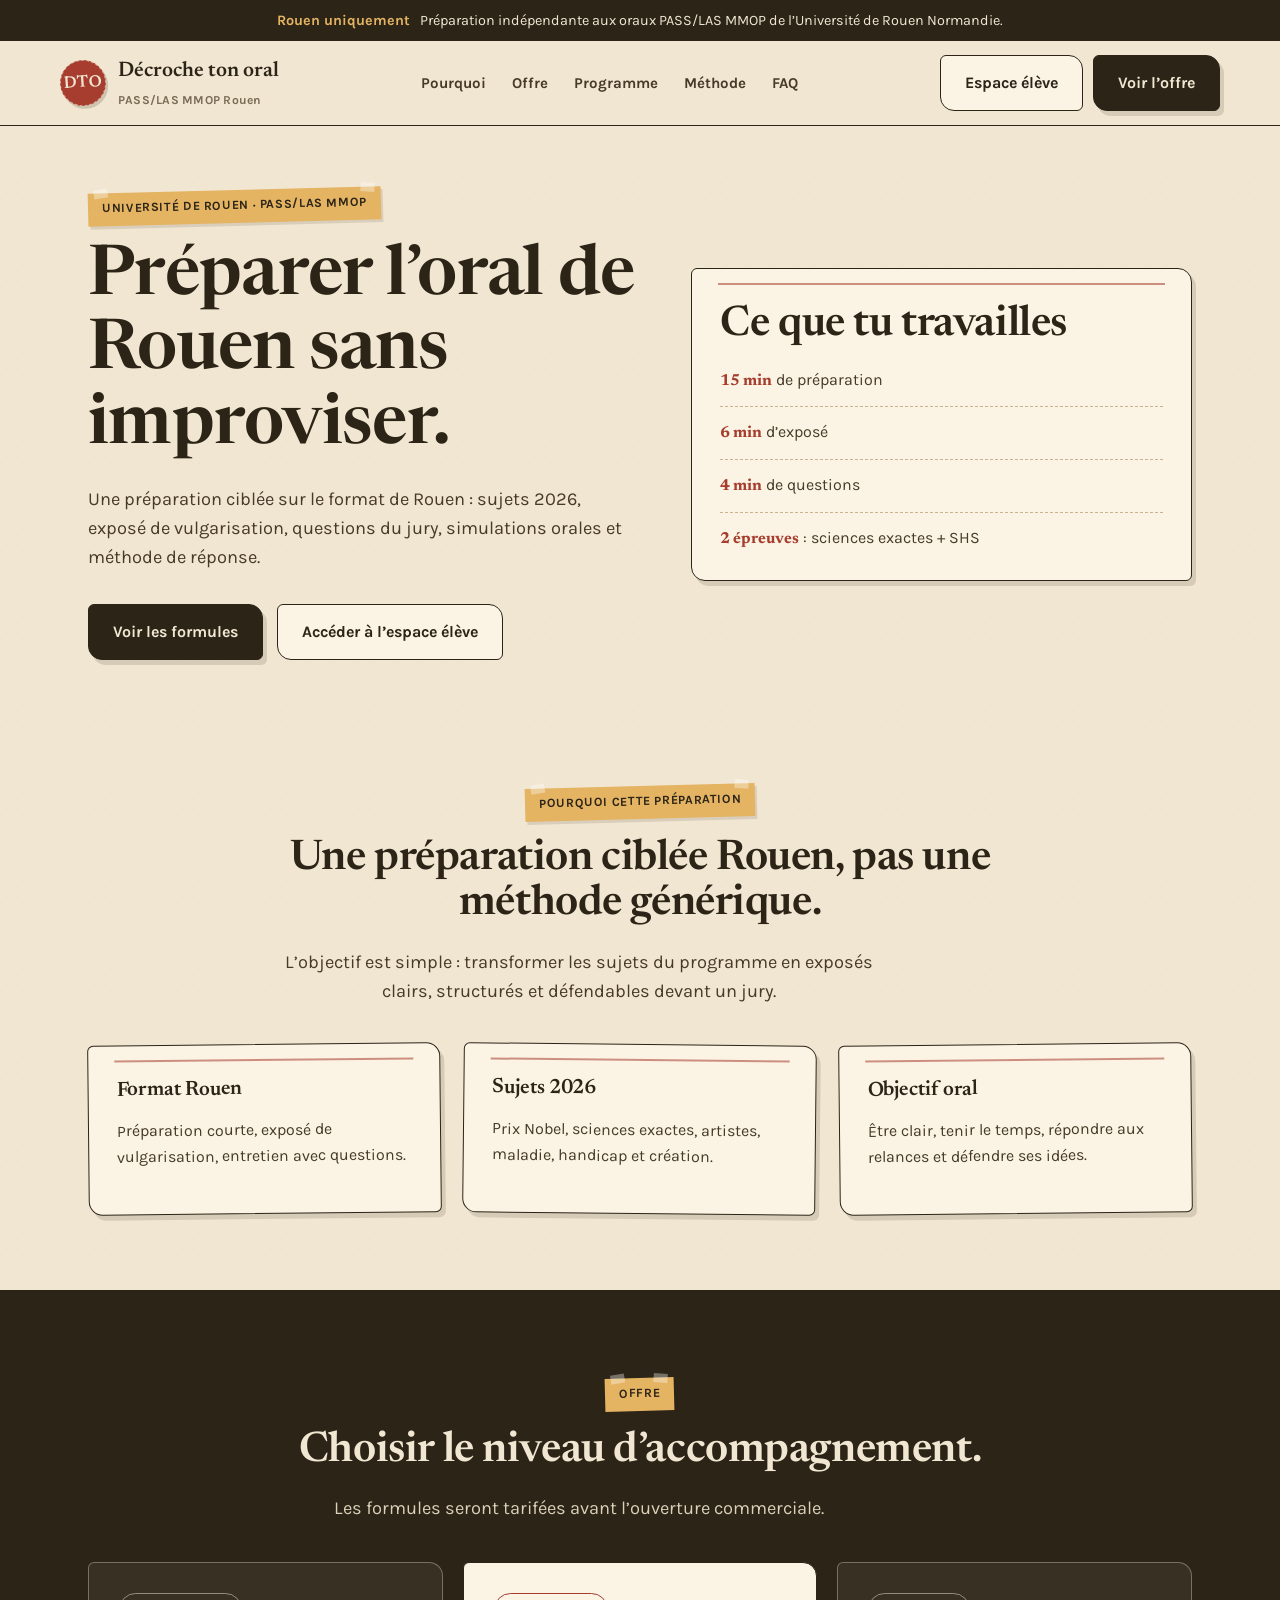
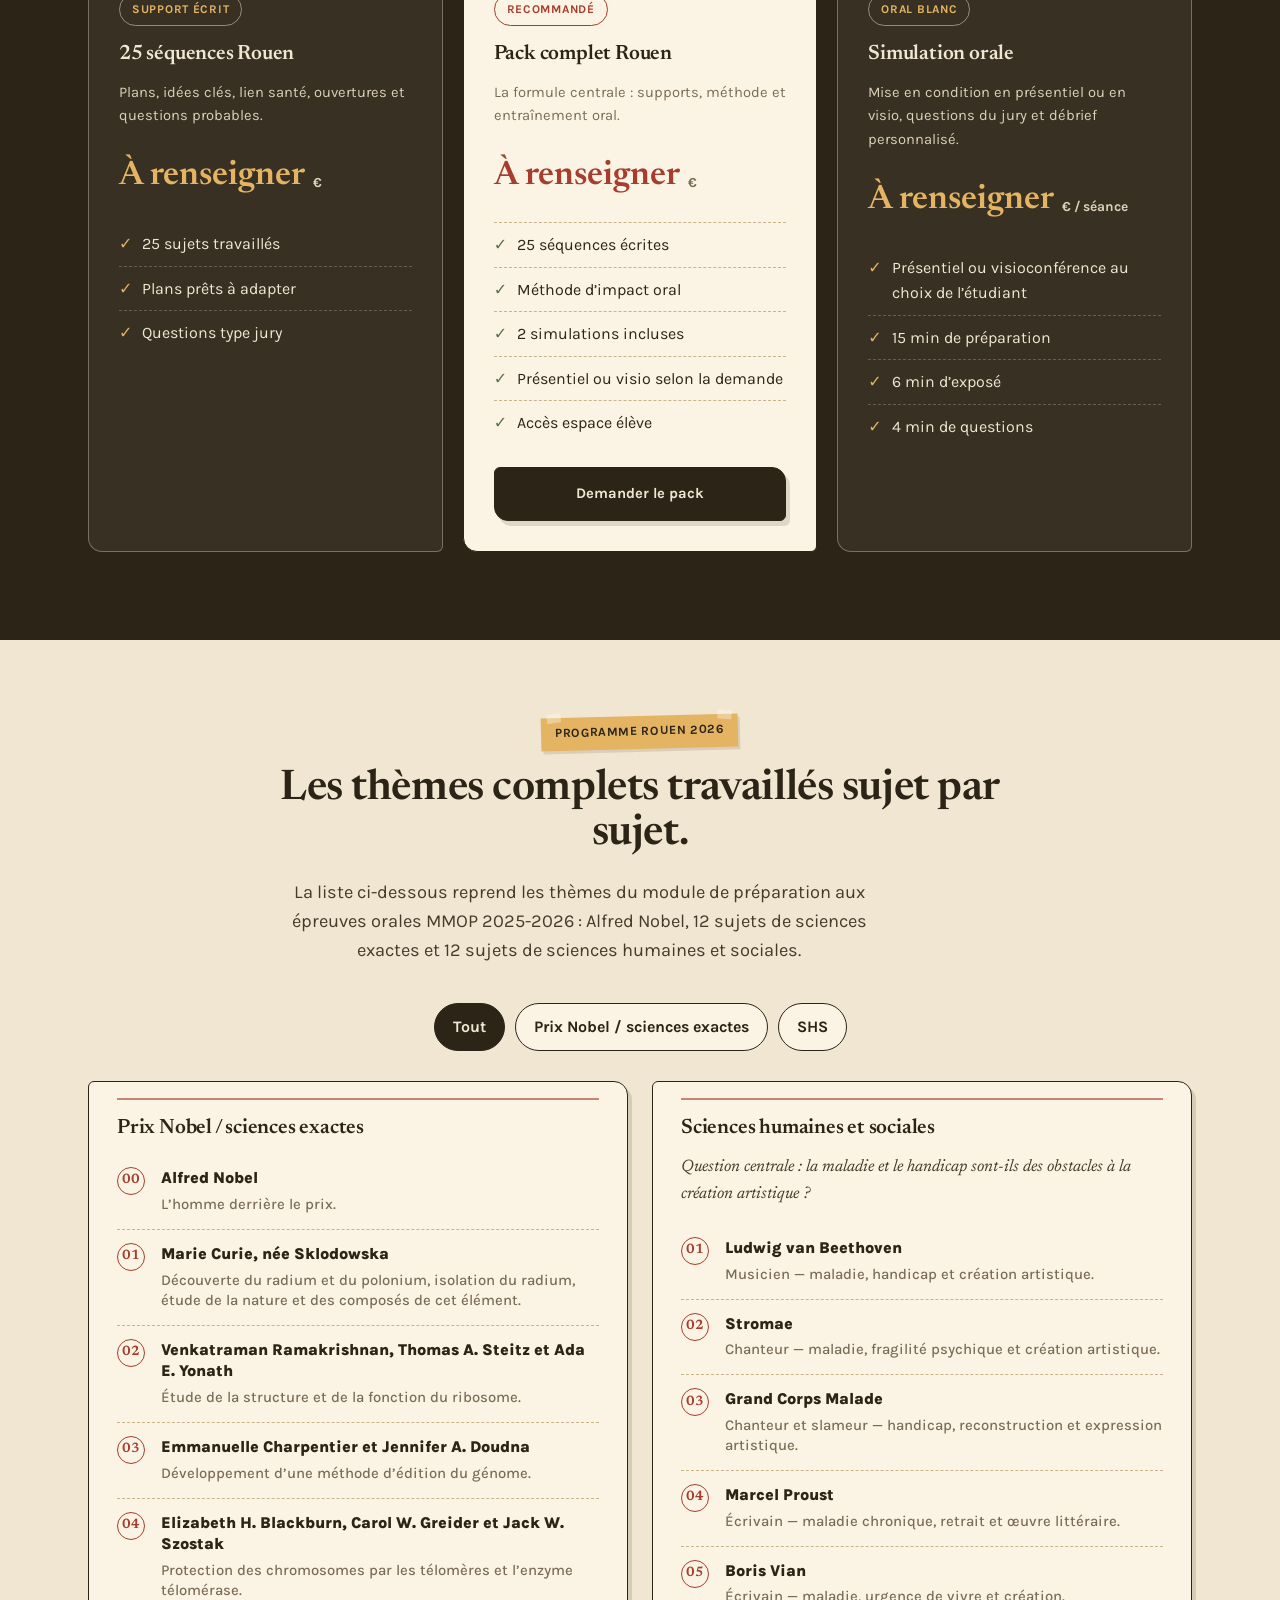
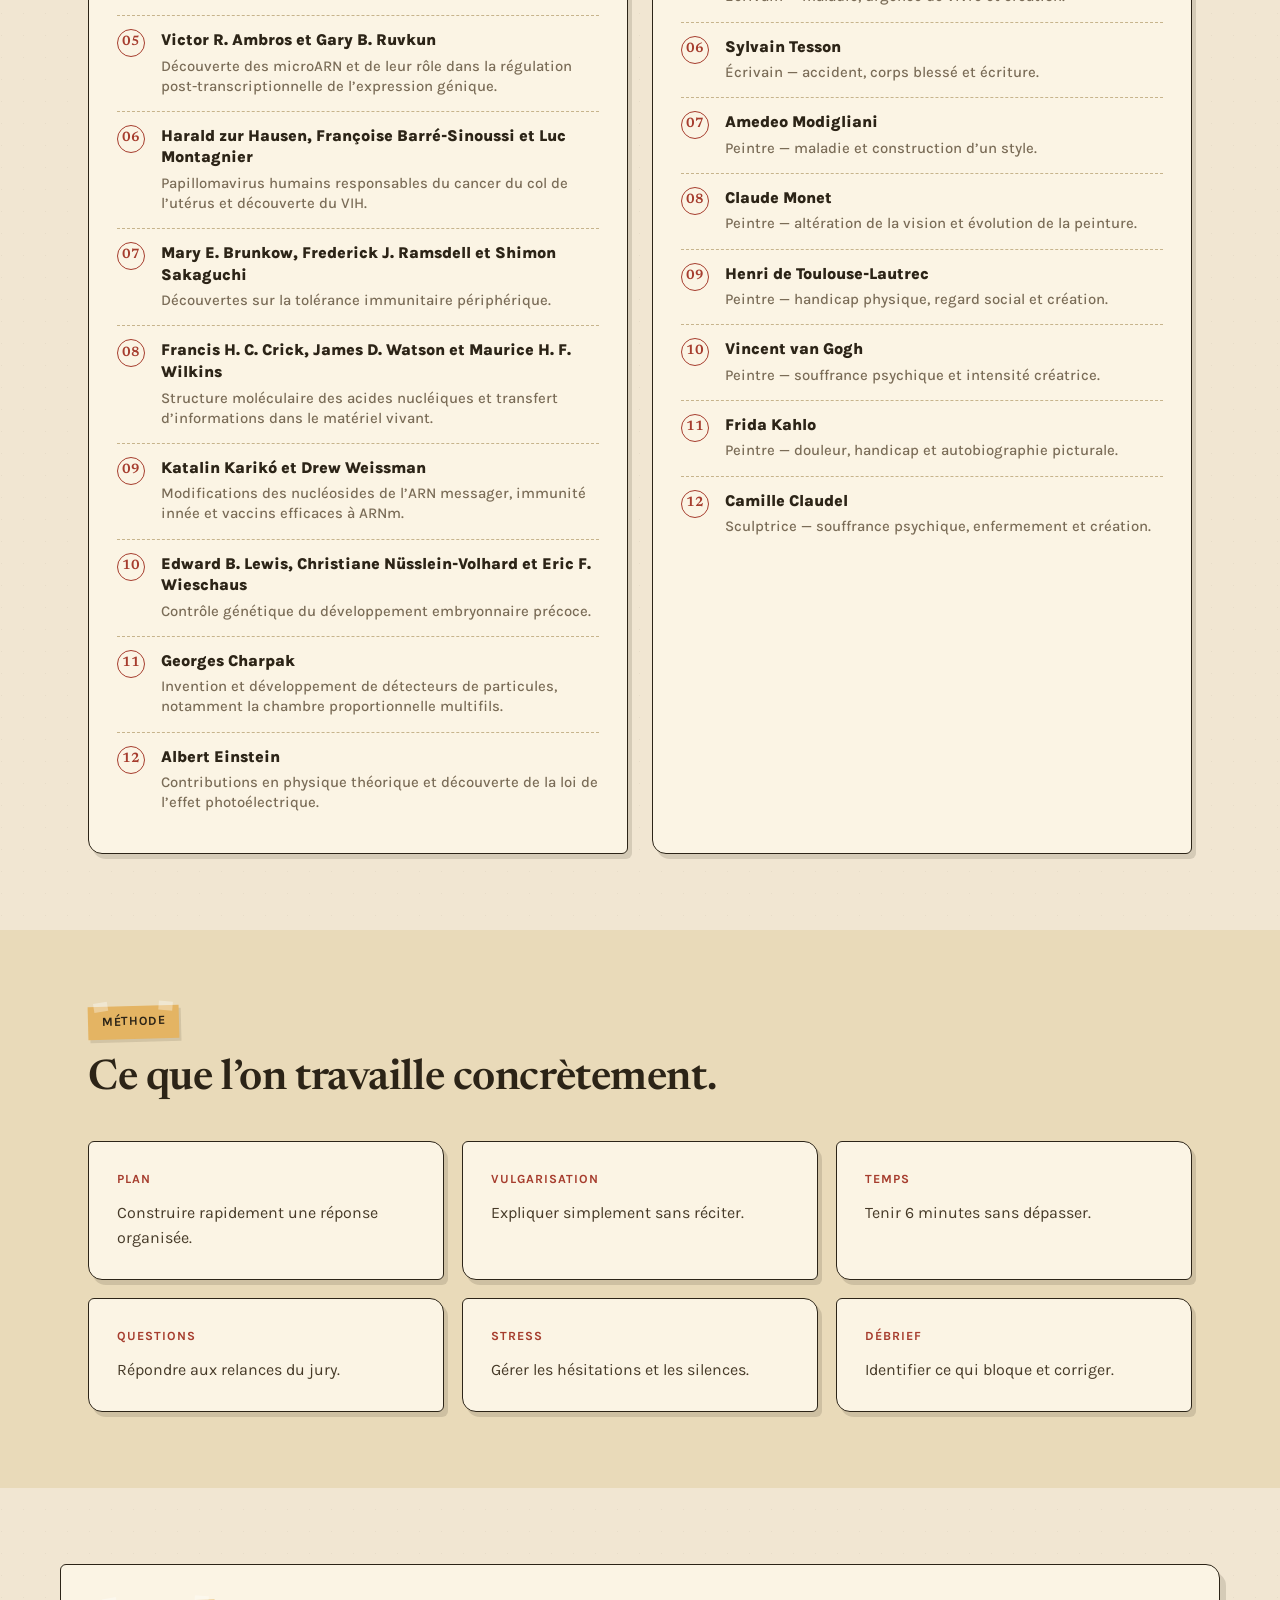
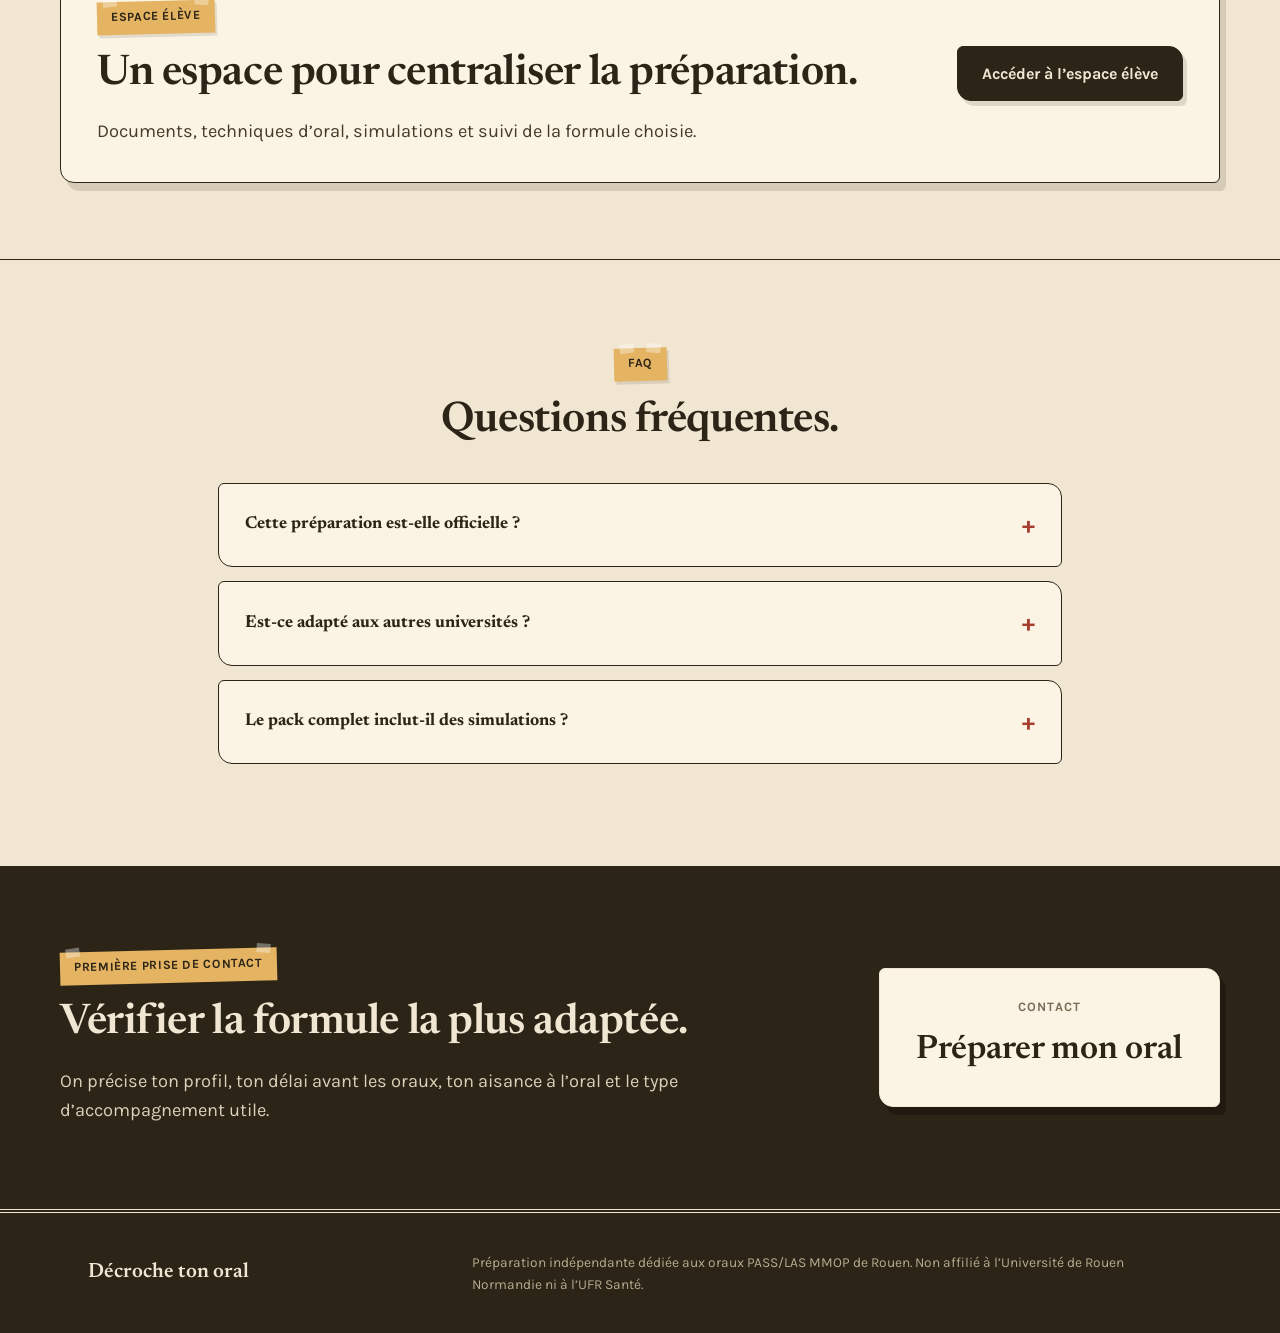
==== commit f900987d: "Add files via upload" ====
--- a/espace-eleve/index.html
+++ b/espace-eleve/index.html
@@ -7,7 +7,7 @@
 <meta name="description" content="Préparation indépendante dédiée aux oraux PASS/LAS MMOP de Rouen : sujets 2026, méthode, simulations orales et espace élève.">
 <link rel="preconnect" href="https://fonts.googleapis.com">
 <link rel="preconnect" href="https://fonts.gstatic.com" crossorigin>
-<link href="https://fonts.googleapis.com/css2?family=Inter:wght@400;500;600;700;800;900&family=Fraunces:opsz,wght@9..144,500;9..144,600;9..144,700&display=swap" rel="stylesheet">
+<link href="https://fonts.googleapis.com/css2?family=Newsreader:ital,wght@0,400;0,500;0,600;0,700;1,500;1,600&family=Karla:wght@400;500;600;700;800&family=Caveat:wght@500;600;700&display=swap" rel="stylesheet">
 <link rel="stylesheet" href="/assets/css/style.css">
 </head>
 <body>
--- a/assets/css/style.css
+++ b/assets/css/style.css
@@ -1,272 +1,354 @@
+/* ============================================================
+   Décroche ton oral — feuille de style
+   Direction : chaleureuse, humaine, ancrée dans les objets réels
+   de la préparation (fiche bristol, chronomètre de l'épreuve).
+   ============================================================ */
+
 :root{
-  --bg:#f7f2e8;
-  --paper:#fffdf8;
-  --ink:#101828;
-  --muted:#5b6474;
-  --line:#e4d8c4;
-  --navy:#14213d;
-  --navy-2:#0b1224;
-  --blue:#2557a7;
-  --gold:#b9822f;
-  --gold-2:#e7c27b;
-  --green:#52796f;
-  --red:#b54708;
-  --shadow:0 24px 80px rgba(20,33,61,.12);
-  --radius:22px;
-}
+  /* Papier & encre */
+  --paper:#F1E6D2;
+  --paper-deep:#E9DAB9;
+  --card:#FBF4E4;
+  --ink:#2C2417;
+  --ink-soft:#463A28;
+  --muted:#7A6C57;
+
+  /* Couleurs de fiche bristol */
+  --rule:#C7B48C;
+  --rule-soft:#DCCCA4;
+  --red:#A63D2E;      /* règlure rouge de la fiche, annotations */
+  --gold:#B8792B;     /* liens, accents, surlignage */
+  --gold-soft:#E4B463;
+  --green:#55724A;    /* validation, espace de travail */
+  --green-soft:#DCE4CE;
+
+  --shadow-stamp: 4px 5px 0 rgba(44,36,23,.14);
+  --shadow-stamp-lg: 6px 8px 0 rgba(44,36,23,.14);
+  --radius: 6px 14px 6px 14px;
+}
+
 *{box-sizing:border-box}
 html{scroll-behavior:smooth}
 body{
   margin:0;
   color:var(--ink);
-  background:
-    radial-gradient(circle at top right, rgba(231,194,123,.25), transparent 38rem),
-    linear-gradient(180deg,#fffaf0 0%, var(--bg) 42%, #f5ecdc 100%);
-  font-family:Inter, system-ui, -apple-system, BlinkMacSystemFont, "Segoe UI", sans-serif;
-  line-height:1.55;
+  background:var(--paper);
+  background-image:
+    radial-gradient(circle at 1.5px 1.5px, rgba(44,36,23,.05) 1px, transparent 0);
+  background-size:22px 22px;
+  font-family:Karla, system-ui, -apple-system, "Segoe UI", sans-serif;
+  line-height:1.6;
   -webkit-font-smoothing:antialiased;
 }
 a{color:inherit;text-decoration:none}
-button,input,textarea{font:inherit}
+button,input,textarea,select{font:inherit}
 img,svg{max-width:100%;display:block}
 .wrap{max-width:1160px;margin:auto;padding:0 28px}
 @media(max-width:720px){.wrap{padding:0 18px}}
-.skip{position:absolute;left:-999px;top:auto;width:1px;height:1px;overflow:hidden}.skip:focus{left:16px;top:16px;width:auto;height:auto;background:#fff;padding:10px 14px;border:2px solid var(--blue);z-index:200}
-.eyebrow{display:inline-flex;align-items:center;gap:10px;margin:0 0 14px;color:var(--blue);font-weight:800;font-size:.78rem;letter-spacing:.13em;text-transform:uppercase}.eyebrow:before{content:"";width:28px;height:2px;background:var(--gold)}
-h1,h2,h3{font-family:Fraunces, Georgia, serif;line-height:1.05;letter-spacing:-.025em;margin:0;color:var(--navy)}
-h1{font-size:clamp(2.45rem,5.6vw,5rem);max-width:12ch}
-h2{font-size:clamp(2rem,3.5vw,3.25rem)}
-h3{font-size:1.35rem}.lead{font-size:1.17rem;color:var(--muted);max-width:58ch;margin:22px 0 0}.small{font-size:.92rem;color:var(--muted)}
-.btn{display:inline-flex;align-items:center;justify-content:center;gap:10px;border-radius:999px;padding:15px 22px;font-weight:800;border:1px solid transparent;transition:.2s ease;cursor:pointer}.btn-primary{background:var(--navy);color:#fff;box-shadow:0 15px 34px rgba(20,33,61,.22)}.btn-primary:hover{transform:translateY(-2px);background:var(--navy-2)}.btn-secondary{background:#fff;color:var(--navy);border-color:var(--line)}.btn-secondary:hover{border-color:var(--gold);transform:translateY(-2px)}.btn-gold{background:var(--gold);color:#fff}.btn-gold:hover{background:#9c6b26;transform:translateY(-2px)}
-.notice{background:var(--navy);color:#fff;font-size:.9rem}.notice .wrap{display:flex;align-items:center;justify-content:center;text-align:center;gap:10px;padding-top:9px;padding-bottom:9px}.notice strong{color:var(--gold-2)}
-header{position:sticky;top:0;z-index:100;background:rgba(255,253,248,.82);backdrop-filter:blur(16px);border-bottom:1px solid rgba(228,216,196,.75)}
-.nav{display:flex;align-items:center;justify-content:space-between;gap:22px;padding:12px 0}.brand{display:inline-flex;align-items:center;flex:0 0 auto}.brand-logo{width:258px;max-width:43vw;height:auto;display:block}.brand-text-fallback{position:absolute;width:1px;height:1px;overflow:hidden;clip:rect(0 0 0 0);white-space:nowrap}.navlinks{display:flex;align-items:center;gap:24px;font-size:.92rem;color:var(--muted);font-weight:700}.navlinks a:hover{color:var(--blue)}.nav-actions{display:flex;gap:10px;align-items:center}.footer-logo{display:inline-flex;align-items:center;background:#fff;border-radius:18px;padding:7px 12px;box-shadow:0 12px 32px rgba(0,0,0,.14)}.footer-logo img{width:220px;height:auto;display:block}@media(max-width:950px){.navlinks{display:none}.nav .btn-secondary{display:none}}@media(max-width:680px){.brand-logo{width:205px;max-width:58vw}.nav{gap:12px}.nav-actions .btn-primary{padding:12px 14px;font-size:.86rem}.footer-logo img{width:190px}}
-.hero{position:relative;overflow:hidden;padding:78px 0 72px}.hero:after{content:"";position:absolute;right:-150px;top:40px;width:420px;height:420px;border:1px solid rgba(185,130,47,.22);border-radius:50%;pointer-events:none}.hero-grid{display:grid;grid-template-columns:1.04fr .96fr;gap:54px;align-items:center}@media(max-width:940px){.hero-grid{grid-template-columns:1fr}.hero h1{max-width:none}}
-.hero-copy{position:relative;z-index:2}.hero-ctas{display:flex;gap:14px;flex-wrap:wrap;margin-top:32px}.hero-proof{display:flex;gap:18px;flex-wrap:wrap;margin-top:26px;color:var(--muted);font-size:.92rem}.hero-proof span{display:inline-flex;align-items:center;gap:8px}.dot{width:9px;height:9px;border-radius:999px;background:var(--green)}
-.showcase-card{position:relative;background:linear-gradient(180deg,#ffffff 0%,#fff8eb 100%);border:1px solid var(--line);border-radius:var(--radius);box-shadow:var(--shadow);padding:30px;overflow:hidden}.showcase-card:before{content:"";position:absolute;inset:0;background:radial-gradient(circle at 82% 8%,rgba(37,87,167,.09),transparent 18rem);pointer-events:none}.showcase-card>*{position:relative}.showcase-logo{background:#fff;border:1px solid var(--line);border-radius:20px;padding:16px 18px;margin-bottom:22px;box-shadow:0 12px 34px rgba(20,33,61,.08)}.showcase-logo img{width:100%;height:auto}.showcase-title{display:flex;flex-wrap:wrap;gap:10px;margin-bottom:18px}.badge{display:inline-flex;align-items:center;border:1px solid var(--line);background:#fff;border-radius:999px;padding:8px 12px;font-size:.78rem;font-weight:900;color:var(--navy)}.vitrine-list{display:grid;gap:12px;margin:22px 0}.vitrine-item{display:flex;gap:12px;align-items:flex-start;background:#fff;border:1px solid var(--line);border-radius:16px;padding:15px}.vitrine-item b{display:block;color:var(--navy);font-size:.98rem}.vitrine-item span{display:block;color:var(--muted);font-size:.9rem;margin-top:3px}.vitrine-icon{width:30px;height:30px;border-radius:10px;background:#f0e3cf;color:var(--gold);display:inline-flex;align-items:center;justify-content:center;flex:0 0 30px;font-weight:900}.showcase-note{background:var(--navy);color:#fff;border-radius:18px;padding:18px;margin-top:18px}.showcase-note strong{display:block;font-family:Fraunces,Georgia,serif;font-size:1.35rem;line-height:1.05}.showcase-note span{display:block;color:#d5dfef;margin-top:6px;font-size:.92rem}
-.stats{display:grid;grid-template-columns:repeat(4,1fr);gap:14px;margin-top:18px}.stat{background:#fff;border:1px solid var(--line);border-radius:18px;padding:18px;min-height:120px}.stat strong{display:block;font-size:1.8rem;color:var(--navy);font-family:Fraunces,Georgia,serif;line-height:1.05}.stat span{display:block;margin-top:8px;color:var(--muted);font-size:.88rem;font-weight:700}@media(max-width:760px){.stats{grid-template-columns:1fr 1fr}}
-section{padding:86px 0}.section-head{max-width:790px;margin-bottom:34px}.section-head.center{text-align:center;margin-left:auto;margin-right:auto}.section-head.center .eyebrow{justify-content:center}.section-head.center .eyebrow:before{display:none}
-.problem{background:#fffdf8;border-block:1px solid var(--line)}.problem-grid{display:grid;grid-template-columns:1fr 1fr 1fr;gap:18px}.problem-card{background:#fff;border:1px solid var(--line);border-radius:var(--radius);padding:26px;box-shadow:0 16px 48px rgba(20,33,61,.06)}.problem-card .num{display:inline-flex;align-items:center;justify-content:center;width:36px;height:36px;border-radius:12px;background:#f0e3cf;color:var(--gold);font-weight:900;margin-bottom:16px}.problem-card p{margin:12px 0 0;color:var(--muted)}@media(max-width:840px){.problem-grid{grid-template-columns:1fr}}
-.format-grid{display:grid;grid-template-columns:.85fr 1.15fr;gap:26px;align-items:start}@media(max-width:900px){.format-grid{grid-template-columns:1fr}}.official-box{position:sticky;top:96px;background:var(--navy);color:#fff;border-radius:var(--radius);padding:30px;box-shadow:var(--shadow)}@media(max-width:900px){.official-box{position:relative;top:auto}}.official-box h3{color:#fff}.official-box p{color:#d5dfef}.official-list{list-style:none;padding:0;margin:22px 0 0}.official-list li{display:flex;gap:12px;border-top:1px solid rgba(255,255,255,.12);padding:13px 0;color:#edf3ff}.check{width:22px;height:22px;border-radius:50%;background:rgba(231,194,123,.18);color:var(--gold-2);display:inline-flex;align-items:center;justify-content:center;flex:0 0 22px;font-weight:900}.timeline{display:grid;gap:14px}.step{display:grid;grid-template-columns:86px 1fr;gap:16px;background:#fff;border:1px solid var(--line);border-radius:20px;padding:22px}.step-time{font-weight:900;color:var(--blue);font-size:.88rem;text-transform:uppercase}.step p{margin:8px 0 0;color:var(--muted)}@media(max-width:520px){.step{grid-template-columns:1fr}.step-time{display:inline-flex}}
-.method{background:linear-gradient(180deg,#f3ebdc 0%,#f8f0e2 100%)}.method-grid{display:grid;grid-template-columns:repeat(4,1fr);gap:1px;background:var(--line);border:1px solid var(--line);border-radius:var(--radius);overflow:hidden}.method-card{background:#fffdf8;padding:28px;min-height:260px}.method-card svg{width:34px;height:34px;color:var(--blue);margin-bottom:18px}.method-card p{color:var(--muted);margin:12px 0 0}@media(max-width:960px){.method-grid{grid-template-columns:1fr 1fr}}@media(max-width:620px){.method-grid{grid-template-columns:1fr}}
-.programme-tabs{display:flex;gap:10px;flex-wrap:wrap;margin-bottom:18px}.tab-btn{border:1px solid var(--line);background:#fff;border-radius:999px;padding:10px 14px;color:var(--muted);font-weight:900;cursor:pointer}.tab-btn.active{background:var(--navy);color:#fff;border-color:var(--navy)}.subjects{display:grid;grid-template-columns:1fr 1fr;gap:18px}.subject-col{background:#fff;border:1px solid var(--line);border-radius:var(--radius);padding:26px;box-shadow:0 12px 36px rgba(20,33,61,.06)}.subject-col h3{margin-bottom:12px}.subject-list{list-style:none;margin:0;padding:0;display:grid;gap:9px}.subject-list li{display:flex;gap:10px;align-items:flex-start;padding:11px 0;border-top:1px solid #efe5d5}.subject-list li:first-child{border-top:0}.subject-list b{color:var(--gold);font-size:.82rem;min-width:32px}.subject-list span{font-weight:700;color:var(--ink)}.tab-panel{display:none}.tab-panel.active{display:block}@media(max-width:900px){.subjects{grid-template-columns:1fr}}
-.offer{background:var(--navy);color:#fff;position:relative;overflow:hidden}.offer:before{content:"";position:absolute;left:-140px;top:-140px;width:320px;height:320px;background:rgba(231,194,123,.12);border-radius:50%}.offer h2,.offer h3{color:#fff}.offer .lead,.offer .small{color:#d7dfec}.offer-grid{display:grid;grid-template-columns:repeat(3,1fr);gap:18px;position:relative}.offer-card{background:rgba(255,255,255,.07);border:1px solid rgba(255,255,255,.14);border-radius:var(--radius);padding:28px;display:flex;flex-direction:column}.offer-card.featured{background:#fff;color:var(--ink);transform:translateY(-10px);box-shadow:0 24px 80px rgba(0,0,0,.22)}.offer-card.featured h3{color:var(--navy)}.offer-card.featured .small{color:var(--muted)}.offer-card ul{list-style:none;padding:0;margin:20px 0 0}.offer-card li{display:flex;gap:10px;padding:9px 0;color:inherit}.offer-card li:before{content:"✓";color:var(--gold-2);font-weight:900}.offer-card.featured li:before{color:var(--green)}.offer-tag{display:inline-flex;align-self:flex-start;border:1px solid rgba(255,255,255,.22);border-radius:999px;padding:7px 10px;margin-bottom:18px;font-size:.74rem;font-weight:900;letter-spacing:.08em;text-transform:uppercase;color:var(--gold-2)}.offer-card.featured .offer-tag{border-color:var(--line);color:var(--blue);background:#f6efe3}.price{display:flex;align-items:flex-end;gap:8px;margin:18px 0 8px;font-weight:900;color:var(--gold-2);font-size:2.15rem;line-height:1}.price small{font-size:.86rem;color:#d7dfec;font-weight:800;margin-bottom:4px}.offer-card.featured .price{color:var(--navy)}.offer-card.featured .price small{color:var(--muted)}.offer-note{margin-top:8px;color:#d7dfec;font-size:.9rem}.offer-card.featured .offer-note{color:var(--muted)}.offer-cta{margin-top:auto;padding-top:22px}.offer-cta a{width:100%;font-size:.9rem}@media(max-width:900px){.offer-grid{grid-template-columns:1fr}.offer-card.featured{transform:none}}
-.criteria-grid{display:grid;grid-template-columns:repeat(3,1fr);gap:16px}.criterion{background:#fff;border:1px solid var(--line);border-radius:18px;padding:22px}.criterion b{display:block;color:var(--blue);font-size:.78rem;letter-spacing:.1em;text-transform:uppercase;margin-bottom:9px}.criterion p{margin:0;color:var(--muted)}@media(max-width:820px){.criteria-grid{grid-template-columns:1fr}}
-.faq{background:#fffdf8;border-top:1px solid var(--line)}details{background:#fff;border:1px solid var(--line);border-radius:18px;margin-bottom:12px;padding:0 20px}summary{cursor:pointer;list-style:none;font-weight:900;color:var(--navy);padding:20px 4px;display:flex;align-items:center;justify-content:space-between;gap:22px}summary::-webkit-details-marker{display:none}summary:after{content:"+";font-size:1.4rem;color:var(--gold);font-weight:800}details[open] summary:after{content:"−"}details p{margin:0 0 20px;color:var(--muted);max-width:78ch}
-.cta{padding:84px 0;background:linear-gradient(135deg,var(--navy) 0%,#21385f 100%);color:#fff}.cta-box{display:grid;grid-template-columns:1fr auto;gap:30px;align-items:center}.cta h2{color:#fff}.cta p{color:#d7dfec}.phone-big{display:flex;flex-direction:column;align-items:center;background:#fff;color:var(--navy);border-radius:24px;padding:28px 34px;min-width:310px;box-shadow:0 18px 60px rgba(0,0,0,.2)}.phone-big span{font-size:.8rem;text-transform:uppercase;letter-spacing:.12em;color:var(--muted);font-weight:900}.phone-big strong{font-size:2.25rem;font-family:Fraunces,Georgia,serif;margin-top:6px}@media(max-width:860px){.cta-box{grid-template-columns:1fr}.phone-big{min-width:0}}
-footer{background:#0b1224;color:#dbe4f0;padding:34px 0}.footer-row{display:flex;align-items:center;justify-content:space-between;gap:18px;flex-wrap:wrap}.footer-row p{margin:0;color:#9faac0;font-size:.86rem;max-width:720px}.mobile-call{position:fixed;left:14px;right:14px;bottom:14px;z-index:120;display:none;background:var(--gold);color:#fff;border-radius:999px;padding:14px 18px;text-align:center;font-weight:900;box-shadow:0 18px 40px rgba(20,33,61,.24)}@media(max-width:680px){.mobile-call{display:block}body{padding-bottom:76px}.notice{display:none}}
-.reveal{opacity:0;transform:translateY(16px);transition:.65s ease}.reveal.in{opacity:1;transform:none}@media(prefers-reduced-motion:reduce){html{scroll-behavior:auto}.reveal{opacity:1;transform:none;transition:none}.btn:hover{transform:none}.offer-card.featured{transform:none}}
-
-/* Décroche ton oral — corrections de structure */
-.text-brand {
-  gap: 12px;
-  color: var(--navy);
-}
-.brand-mark {
-  width: 44px;
-  height: 44px;
-  border-radius: 16px;
-  display: inline-flex;
-  align-items: center;
-  justify-content: center;
-  background: var(--navy);
-  color: #fff;
-  font-weight: 900;
-  letter-spacing: .02em;
-}
-.text-brand strong {
-  display: block;
-  font-family: Fraunces, Georgia, serif;
-  font-size: 1.35rem;
-  line-height: 1;
-}
-.text-brand small {
-  display: block;
-  color: var(--muted);
-  font-size: .76rem;
-  font-weight: 800;
-  margin-top: 3px;
-}
-.text-showcase-logo {
-  display: grid;
-  gap: 6px;
-  text-align: center;
-}
-.text-showcase-logo span {
-  font-family: Fraunces, Georgia, serif;
-  font-size: clamp(2rem, 4vw, 3.2rem);
-  color: var(--navy);
-  font-weight: 700;
-}
-.text-showcase-logo small {
-  color: var(--muted);
-  font-weight: 800;
-  text-transform: uppercase;
-  letter-spacing: .12em;
-}
-.footer-text-logo {
-  color: var(--navy);
-  font-family: Fraunces, Georgia, serif;
-  font-weight: 700;
-  font-size: 1.3rem;
-}
-.page-hero {
-  padding: 72px 0 36px;
-}
-.page-hero h1 {
-  max-width: 900px;
-}
-.page-content {
-  padding-top: 42px;
-}
-.simple-grid {
-  display: grid;
-  grid-template-columns: repeat(2, minmax(0, 1fr));
-  gap: 18px;
-}
-.simple-card {
-  background:#fff;
-  border:1px solid var(--line);
+.skip{position:absolute;left:-999px;top:auto;width:1px;height:1px;overflow:hidden}
+.skip:focus{left:16px;top:16px;width:auto;height:auto;background:#fff;padding:10px 14px;border:2px solid var(--ink);z-index:200}
+
+/* Titrage */
+h1,h2,h3{font-family:Newsreader, Georgia, serif;line-height:1.08;letter-spacing:-.01em;margin:0;color:var(--ink);font-weight:600}
+h1{font-size:clamp(2.4rem,5.4vw,4.6rem);max-width:14ch}
+h1 em, h2 em{font-style:italic;color:var(--red)}
+h2{font-size:clamp(1.9rem,3.3vw,3rem)}
+h3{font-size:1.3rem}
+.lead{font-size:1.14rem;color:var(--ink-soft);max-width:58ch;margin:20px 0 0}
+.small{font-size:.92rem;color:var(--muted)}
+
+/* Étiquette "washi tape" — remplace le badge pilule générique */
+.eyebrow{
+  display:inline-flex;align-items:center;gap:8px;margin:0 0 18px;
+  padding:6px 14px 7px;
+  background:var(--gold-soft);
+  color:var(--ink);
+  font-family:Karla,sans-serif;
+  font-weight:700;font-size:.78rem;letter-spacing:.05em;text-transform:uppercase;
+  transform:rotate(-1.5deg);
+  box-shadow:2px 3px 0 rgba(44,36,23,.12);
+  position:relative;
+}
+.eyebrow:before,.eyebrow:after{content:"";position:absolute;top:-4px;width:14px;height:9px;background:rgba(255,255,255,.35);}
+.eyebrow:before{left:6px;transform:rotate(-8deg)}
+.eyebrow:after{right:6px;transform:rotate(6deg)}
+.section-head.center .eyebrow{margin-left:auto;margin-right:auto}
+
+/* Boutons — coins tamponnés, pas de pilule */
+.btn{
+  display:inline-flex;align-items:center;justify-content:center;gap:10px;
   border-radius:var(--radius);
-  padding:26px;
-  box-shadow:0 16px 48px rgba(20,33,61,.06);
-}
-.simple-card p {
-  color:var(--muted);
-}
-.form-box {
-  background:#fff;
-  border:1px solid var(--line);
+  padding:14px 24px;
+  font-weight:700;font-family:Karla,sans-serif;
+  border:1.5px solid var(--ink);
+  transition:.15s ease;
+  cursor:pointer;
+}
+.btn-primary{background:var(--ink);color:var(--paper);box-shadow:var(--shadow-stamp)}
+.btn-primary:hover{transform:translate(-2px,-2px);box-shadow:6px 7px 0 rgba(44,36,23,.18)}
+.btn-secondary{background:var(--card);color:var(--ink)}
+.btn-secondary:hover{background:var(--gold-soft);transform:translate(-2px,-2px)}
+.btn:active{transform:translate(0,0);box-shadow:none}
+
+.notice{background:var(--ink);color:var(--paper);font-size:.9rem;font-family:Karla,sans-serif}
+.notice .wrap{display:flex;align-items:center;justify-content:center;text-align:center;gap:10px;padding-top:9px;padding-bottom:9px}
+.notice strong{color:var(--gold-soft)}
+
+/* En-tête */
+header{position:sticky;top:0;z-index:100;background:rgba(241,230,210,.92);backdrop-filter:blur(10px);border-bottom:1.5px solid var(--ink)}
+.nav{display:flex;align-items:center;justify-content:space-between;gap:22px;padding:14px 0}
+.brand{display:inline-flex;align-items:center;gap:12px;flex:0 0 auto}
+.brand-mark{
+  width:46px;height:46px;border-radius:50%;
+  display:inline-flex;align-items:center;justify-content:center;
+  background:var(--red);color:var(--paper);
+  font-family:Newsreader,serif;font-weight:600;font-size:1.05rem;letter-spacing:.02em;
+  border:1.5px dashed rgba(241,230,210,.55);
+  transform:rotate(-4deg);
+  box-shadow:2px 3px 0 rgba(44,36,23,.18);
+}
+.text-brand strong{display:block;font-family:Newsreader,serif;font-size:1.32rem;font-weight:600;color:var(--ink)}
+.text-brand small{display:block;color:var(--muted);font-size:.76rem;font-weight:700;margin-top:2px;letter-spacing:.02em}
+.navlinks{display:flex;align-items:center;gap:26px;font-size:.94rem;color:var(--ink-soft);font-weight:700}
+.navlinks a{position:relative}
+.navlinks a:hover{color:var(--red)}
+.nav-actions{display:flex;gap:10px;align-items:center}
+.footer-logo{display:inline-flex;align-items:center}
+.footer-text-logo{color:var(--paper);font-family:Newsreader,serif;font-weight:600;font-size:1.3rem}
+@media(max-width:950px){.navlinks{display:none}.nav .btn-secondary{display:none}}
+@media(max-width:680px){.nav{gap:12px}.nav-actions .btn-primary{padding:12px 16px;font-size:.86rem}}
+
+/* Icônes tracées à la main */
+.hand-icon{width:40px;height:40px;color:var(--red);margin-bottom:16px}
+.hand-icon svg{width:100%;height:100%}
+
+/* Soulignement "au feutre" pour les mots clés */
+.squiggle{position:relative;white-space:nowrap}
+.squiggle svg{position:absolute;left:0;bottom:-.08em;width:100%;height:.22em;overflow:visible}
+
+/* Petites annotations manuscrites (façon correction au stylo) */
+.hand-note{
+  font-family:Caveat, cursive;
+  color:var(--red);
+  font-size:1.35rem;
+  line-height:1.15;
+  display:inline-block;
+}
+
+section{padding:88px 0}
+.clean-section{padding:76px 0}
+@media(max-width:900px){.clean-section{padding:56px 0}section{padding:60px 0}}
+.section-head{max-width:760px;margin-bottom:38px}
+.section-head.center{text-align:center;margin-left:auto;margin-right:auto}
+
+/* Hero */
+.clean-hero{padding:64px 0 50px}
+.clean-hero-grid{display:grid;grid-template-columns:1.05fr .95fr;gap:50px;align-items:center}
+.hero-copy{position:relative;z-index:2}
+.hero-ctas{display:flex;gap:14px;flex-wrap:wrap;margin-top:32px}
+@media(max-width:940px){.clean-hero-grid{grid-template-columns:1fr}.hero-copy h1{max-width:none}}
+
+.chrono-wrap{position:relative}
+.chrono-wrap .hand-note{position:absolute;bottom:-14px;right:6%;transform:rotate(-3deg)}
+.chrono-illustration{width:100%;max-width:420px;margin:0 auto;display:block}
+
+/* Cartes façon fiche bristol — coins nets, règlure rouge, légère rotation */
+.clean-card,.simple-card,.criterion,.official-box,.step,.subject-col,.form-box{
+  background:var(--card);
+  border:1.5px solid var(--ink);
   border-radius:var(--radius);
   padding:28px;
-  box-shadow:0 16px 48px rgba(20,33,61,.06);
-}
-.form-box label {
-  display:block;
-  font-weight:800;
-  color:var(--navy);
-  margin-top:14px;
-}
-.form-box input,
-.form-box textarea,
-.form-box select {
-  width:100%;
-  border:1px solid var(--line);
-  border-radius:14px;
-  padding:13px 14px;
-  margin-top:6px;
-  background:#fffdf8;
-}
-.form-box textarea {
-  min-height:140px;
-}
-@media(max-width:800px){
-  .simple-grid{grid-template-columns:1fr}
-}
-
-
-/* Ajustements index ciblé Rouen */
-.simple-grid{display:grid;grid-template-columns:repeat(2,minmax(0,1fr));gap:18px}
-.simple-card{background:#fff;border:1px solid var(--line);border-radius:var(--radius);padding:28px;box-shadow:0 16px 48px rgba(20,33,61,.06)}
-.simple-card p{color:var(--muted)}
+  box-shadow:var(--shadow-stamp);
+  position:relative;
+}
+.clean-card{padding-top:34px}
+.clean-card:before{
+  content:"";position:absolute;top:14px;left:26px;right:26px;height:2px;background:var(--red);opacity:.55;
+}
+.clean-card h2,.clean-card h3{margin-bottom:12px}
+.clean-card p{color:var(--ink-soft)}
+.clean-list{list-style:none;margin:18px 0 0;padding:0;display:grid;gap:12px}
+.clean-list li{border-top:1px dashed var(--rule);padding-top:12px;color:var(--ink-soft)}
+.clean-list li:first-child{border-top:0;padding-top:0}
+.clean-list strong{color:var(--red);font-family:Newsreader,serif}
+
+.clean-grid{display:grid;gap:22px}
+.clean-grid.three{grid-template-columns:repeat(3,minmax(0,1fr))}
+.clean-grid.three .clean-card:nth-child(odd){transform:rotate(-.6deg)}
+.clean-grid.three .clean-card:nth-child(even){transform:rotate(.6deg)}
+.clean-grid.three .clean-card:hover{transform:rotate(0deg) translateY(-3px)}
+@media(max-width:900px){.clean-hero-grid,.clean-grid.three,.clean-cta-box{grid-template-columns:1fr}.clean-grid.three .clean-card{transform:none!important}}
+
+.clean-cta-box{
+  display:grid;grid-template-columns:1fr auto;gap:28px;align-items:center;
+  background:var(--card);border:1.5px solid var(--ink);border-radius:var(--radius);padding:36px;box-shadow:var(--shadow-stamp-lg);
+}
+
+/* Espace Décroche */
+.espace-decroche-section{background:var(--paper-deep);border-top:1.5px solid var(--ink);border-bottom:1.5px solid var(--ink)}
+.espace-note{
+  margin:26px auto 0;max-width:860px;padding:20px 24px;
+  border:1.5px dashed var(--rule);border-radius:var(--radius);
+  background:var(--card);display:flex;gap:12px;align-items:flex-start;
+}
+.espace-note strong{color:var(--red);white-space:nowrap;font-family:Newsreader,serif}
+.espace-note span{color:var(--ink-soft)}
+@media(max-width:900px){.espace-note{flex-direction:column}.espace-note strong{white-space:normal}}
+
+/* Offre */
+.offer{background:var(--ink);color:var(--paper);position:relative;overflow:hidden}
+.offer h2,.offer h3{color:var(--paper)}
+.offer .lead,.offer .small{color:#DCD0B8}
+.offer-grid{display:grid;grid-template-columns:repeat(3,1fr);gap:20px;position:relative}
+.offer-grid-2{grid-template-columns:repeat(2,minmax(0,1fr));max-width:980px;margin-left:auto;margin-right:auto}
+.offer-card{
+  background:rgba(251,244,228,.06);border:1.5px solid rgba(241,230,210,.35);border-radius:var(--radius);
+  padding:30px;display:flex;flex-direction:column;
+}
+.offer-card.featured{
+  background:var(--card);color:var(--ink);border-color:var(--ink);
+  transform:translateY(-10px) rotate(-.4deg);box-shadow:var(--shadow-stamp-lg);
+}
+.offer-card.featured h3{color:var(--ink)}
+.offer-card.featured .small{color:var(--muted)}
+.offer-card ul{list-style:none;padding:0;margin:20px 0 0}
+.offer-card li{display:flex;gap:10px;padding:9px 0;color:inherit;border-top:1px dashed rgba(241,230,210,.25)}
+.offer-card li:first-child{border-top:0}
+.offer-card.featured li{border-top:1px dashed var(--rule)}
+.offer-card li:before{content:"✓";color:var(--gold-soft);font-weight:900}
+.offer-card.featured li:before{color:var(--green)}
+.offer-tag{
+  display:inline-flex;align-self:flex-start;border:1.5px solid rgba(241,230,210,.5);border-radius:999px;
+  padding:6px 12px;margin-bottom:18px;font-size:.74rem;font-weight:700;letter-spacing:.06em;text-transform:uppercase;color:var(--gold-soft);
+}
+.offer-card.featured .offer-tag{border-color:var(--red);color:var(--red);background:transparent}
+.price{display:flex;align-items:flex-end;gap:8px;margin:18px 0 8px;font-weight:600;color:var(--gold-soft);font-size:2.1rem;font-family:Newsreader,serif;line-height:1}
+.price small{font-size:.86rem;color:#DCD0B8;font-weight:700;margin-bottom:4px;font-family:Karla,sans-serif}
+.offer-card.featured .price{color:var(--red)}
+.offer-card.featured .price small{color:var(--muted)}
+.offer-cta{margin-top:auto;padding-top:22px}
+.offer-cta a{width:100%;font-size:.92rem}
+@media(max-width:900px){.offer-grid{grid-template-columns:1fr}.offer-card.featured{transform:none}}
+
+.option-box{
+  margin:26px auto 0;max-width:900px;padding:26px 30px;border-radius:var(--radius);
+  border:1.5px solid var(--ink);background:var(--card);color:var(--ink);box-shadow:var(--shadow-stamp);
+  display:flex;gap:18px;align-items:center;justify-content:space-between;
+}
+.option-box h3{margin:0 0 6px}
+.option-box p{margin:0;color:var(--ink-soft)}
+@media(max-width:900px){.offer-grid-2{grid-template-columns:1fr}.option-box{flex-direction:column;align-items:flex-start}}
+
+/* Programme — sélecteur */
+.subject-filter{display:flex;flex-wrap:wrap;justify-content:center;gap:10px;margin:24px auto 30px}
+.subject-filter-btn{
+  appearance:none;border:1.5px solid var(--ink);background:var(--card);color:var(--ink);
+  border-radius:999px;padding:10px 18px;font-weight:700;cursor:pointer;font-family:Karla,sans-serif;
+}
+.subject-filter-btn:hover{transform:translateY(-2px)}
+.subject-filter-btn.active,.subject-filter-btn[aria-pressed="true"]{background:var(--ink);color:var(--paper);border-color:var(--ink)}
+[data-subject-group].is-hidden{display:none!important}
+@media(max-width:640px){.subject-filter{justify-content:flex-start}.subject-filter-btn{width:100%;text-align:center}}
+
+/* Fiches bristol des sujets */
+.subjects{display:grid;grid-template-columns:1fr 1fr;gap:24px}
+.subject-col{padding-top:36px}
+.subject-col:before{content:"";position:absolute;top:16px;left:28px;right:28px;height:2px;background:var(--red);opacity:.6}
+.subject-col:nth-child(1){transform:rotate(-.5deg)}
+.subject-col:nth-child(2){transform:rotate(.5deg)}
+.subject-col h3{margin-bottom:14px}
+.subject-list{list-style:none;margin:0;padding:0;display:grid;gap:2px}
+.subject-list li{display:flex;gap:14px;align-items:flex-start;padding:13px 0;border-top:1px dashed var(--rule)}
+.subject-list li:first-child{border-top:0}
+.subject-list b{
+  color:var(--red);font-family:Newsreader,serif;font-weight:600;font-size:.85rem;min-width:28px;
+  display:inline-flex;align-items:center;justify-content:center;
+  width:28px;height:28px;border:1.5px solid var(--red);border-radius:50%;flex:0 0 28px;
+}
+.subject-list span{font-weight:700;color:var(--ink)}
+.shs-question{margin:0 0 16px;color:var(--ink-soft);font-style:italic;font-family:Newsreader,serif;font-size:1.05rem}
+.subject-list-detailed li{align-items:flex-start;gap:16px}
+.subject-list-detailed li span{display:flex;flex-direction:column;gap:5px;line-height:1.35}
+.subject-list-detailed li span strong{color:var(--ink);font-weight:800}
+.subject-list-detailed li span em{color:var(--muted);font-style:normal;font-size:.93rem;font-weight:500}
+@media(max-width:900px){.subjects{grid-template-columns:1fr}.subject-col{transform:none!important}}
+
+/* Méthode */
+.method{background:var(--paper-deep)}
+.criteria-grid{display:grid;grid-template-columns:repeat(3,1fr);gap:18px}
+.criterion b{display:block;color:var(--red);font-size:.78rem;font-family:Karla,sans-serif;letter-spacing:.08em;text-transform:uppercase;margin-bottom:10px}
+.criterion p{margin:0;color:var(--ink-soft)}
+@media(max-width:820px){.criteria-grid{grid-template-columns:1fr}}
+
+/* Format officiel (programme.html) */
+.format-grid{display:grid;grid-template-columns:.85fr 1.15fr;gap:28px;align-items:start}
+@media(max-width:900px){.format-grid{grid-template-columns:1fr}}
+.official-box{position:sticky;top:96px;background:var(--ink);color:var(--paper);border-color:var(--ink)}
+@media(max-width:900px){.official-box{position:relative;top:auto}}
+.official-box h3{color:var(--paper)}
+.official-box p{color:#DCD0B8}
+.official-box:before{background:var(--gold-soft)}
+.official-list{list-style:none;padding:0;margin:22px 0 0}
+.official-list li{display:flex;gap:12px;border-top:1px dashed rgba(241,230,210,.3);padding:13px 0;color:#EFE6D3}
+.official-list li:first-child{border-top:0}
+.check{width:22px;height:22px;border-radius:50%;background:rgba(228,180,99,.2);color:var(--gold-soft);display:inline-flex;align-items:center;justify-content:center;flex:0 0 22px;font-weight:900}
+.timeline{display:grid;gap:16px}
+.step{display:grid;grid-template-columns:86px 1fr;gap:16px;padding-top:22px}
+.step:before{background:var(--red)}
+.step-time{font-weight:700;color:var(--red);font-size:.86rem;text-transform:uppercase;font-family:Karla,sans-serif}
+.step p{margin:8px 0 0;color:var(--ink-soft)}
+@media(max-width:520px){.step{grid-template-columns:1fr}.step-time{display:inline-flex}}
+
+/* FAQ */
+.faq{background:var(--paper);border-top:1.5px solid var(--ink)}
+details{background:var(--card);border:1.5px solid var(--ink);border-radius:var(--radius);margin-bottom:14px;padding:0 22px}
+summary{cursor:pointer;list-style:none;font-weight:700;color:var(--ink);font-family:Newsreader,serif;font-size:1.08rem;padding:22px 4px;display:flex;align-items:center;justify-content:space-between;gap:22px}
+summary::-webkit-details-marker{display:none}
+summary:after{content:"+";font-size:1.5rem;color:var(--red);font-weight:700;font-family:Karla,sans-serif}
+details[open] summary:after{content:"−"}
+details p{margin:0 0 22px;color:var(--ink-soft);max-width:78ch}
+
+/* CTA final */
+.cta{padding:84px 0;background:var(--ink);color:var(--paper)}
+.cta h2{color:var(--paper)}
+.cta .eyebrow{background:var(--gold-soft);color:var(--ink)}
+.cta .lead{max-width:620px;color:#DCD0B8}
+.cta-box{display:grid;grid-template-columns:1fr auto;gap:30px;align-items:center;background:transparent;border:0;box-shadow:none;padding:0}
+.phone-big{
+  display:flex;flex-direction:column;align-items:center;background:var(--card);color:var(--ink);
+  border:1.5px solid var(--paper);border-radius:var(--radius);padding:28px 36px;min-width:320px;box-shadow:6px 8px 0 rgba(0,0,0,.28);
+}
+.phone-big span{font-size:.8rem;text-transform:uppercase;letter-spacing:.1em;color:var(--muted);font-weight:700;font-family:Karla,sans-serif}
+.phone-big strong{font-size:2.1rem;font-family:Newsreader,serif;margin-top:6px;font-weight:600}
+@media(max-width:860px){.cta-box{grid-template-columns:1fr}.phone-big{min-width:0;width:100%}}
+
+/* Pied de page */
+footer{background:var(--ink);color:#DCD0B8;padding:38px 0;border-top:4px double var(--paper)}
+.footer-row{display:flex;align-items:center;justify-content:space-between;gap:18px;flex-wrap:wrap}
+.footer-row p{margin:0;color:#B7AA8E;font-size:.86rem;max-width:720px}
+.mobile-call{
+  position:fixed;left:14px;right:14px;bottom:14px;z-index:120;display:none;
+  background:var(--red);color:var(--paper);border-radius:var(--radius);padding:15px 18px;text-align:center;
+  font-weight:700;box-shadow:var(--shadow-stamp-lg);border:1.5px solid var(--ink);
+}
+@media(max-width:680px){.mobile-call{display:block}body{padding-bottom:80px}.notice{display:none}}
+
+.reveal{opacity:0;transform:translateY(16px);transition:.65s ease}
+.reveal.in{opacity:1;transform:none}
+@media(prefers-reduced-motion:reduce){html{scroll-behavior:auto}.reveal{opacity:1;transform:none;transition:none}.btn:hover{transform:none}.offer-card.featured{transform:none}}
+
+/* Pages secondaires */
+.page-hero{padding:56px 0 34px}
+.page-hero h1{max-width:900px}
+.page-content{padding-top:40px}
+.simple-grid{display:grid;grid-template-columns:repeat(2,minmax(0,1fr));gap:20px}
 @media(max-width:800px){.simple-grid{grid-template-columns:1fr}}
 
-
-/* Index épuré */
-.clean-hero{padding:82px 0 58px}
-.clean-hero-grid{display:grid;grid-template-columns:1.18fr .82fr;gap:44px;align-items:center}
-.clean-section{padding:72px 0}
-.clean-card{background:#fff;border:1px solid var(--line);border-radius:var(--radius);padding:28px;box-shadow:0 16px 48px rgba(20,33,61,.06)}
-.clean-card h2,.clean-card h3{margin-bottom:12px}
-.clean-card p{color:var(--muted)}
-.clean-list{list-style:none;margin:18px 0 0;padding:0;display:grid;gap:12px}
-.clean-list li{border-top:1px solid var(--line);padding-top:12px;color:var(--muted)}
-.clean-list li:first-child{border-top:0;padding-top:0}
-.clean-list strong{color:var(--navy)}
-.clean-grid{display:grid;gap:18px}
-.clean-grid.three{grid-template-columns:repeat(3,minmax(0,1fr))}
-.clean-offer{padding:76px 0}
-.compact-subjects .subject-col p{font-size:1rem;line-height:1.75}
-.clean-cta-box{display:grid;grid-template-columns:1fr auto;gap:28px;align-items:center;background:#fff;border:1px solid var(--line);border-radius:var(--radius);padding:34px;box-shadow:0 16px 48px rgba(20,33,61,.06)}
-@media(max-width:900px){
-  .clean-hero-grid,.clean-grid.three,.clean-cta-box{grid-template-columns:1fr}
-}
-
-
-/* Compléments officiels Rouen */
-.official-summary { background:#fffdf8; border-top:1px solid var(--line); border-bottom:1px solid var(--line); }
-.clean-section { padding:72px 0; }
-@media(max-width:900px){ .clean-section { padding:56px 0; } }
-
-
-/* Listes détaillées des thèmes officiels */
-.subject-list-detailed li{
-  align-items:flex-start;
-  gap:18px;
-}
-.subject-list-detailed li span{
-  display:flex;
-  flex-direction:column;
-  gap:6px;
-  line-height:1.35;
-}
-.subject-list-detailed li span strong{
-  color:var(--navy);
-  font-weight:800;
-}
-.subject-list-detailed li span em{
-  color:var(--muted);
-  font-style:normal;
-  font-size:.94rem;
-  font-weight:500;
-}
-.shs-question{
-  margin:0 0 14px;
-  color:var(--muted);
-}
-
-
-/* Sélecteur de thèmes */
-.subject-filter{
-  display:flex;
-  flex-wrap:wrap;
-  justify-content:center;
-  gap:10px;
-  margin:22px auto 28px;
-}
-.subject-filter-main{
-  margin-top:0;
-  margin-bottom:0;
-}
-.subject-filter-btn{
-  appearance:none;
-  border:1px solid var(--line);
-  background:#fff;
-  color:var(--navy);
-  border-radius:999px;
-  padding:10px 16px;
-  font-weight:800;
-  cursor:pointer;
-  box-shadow:0 10px 28px rgba(20,33,61,.05);
-}
-.subject-filter-btn:hover{
-  transform:translateY(-1px);
-}
-.subject-filter-btn.active,
-.subject-filter-btn[aria-pressed="true"]{
-  background:var(--navy);
-  color:#fff;
-  border-color:var(--navy);
-}
-[data-subject-group].is-hidden{
-  display:none !important;
-}
-@media(max-width:640px){
-  .subject-filter{
-    justify-content:flex-start;
-  }
-  .subject-filter-btn{
-    width:100%;
-    text-align:center;
-  }
-}
+.form-box{padding:32px}
+.form-box label{display:block;font-weight:700;color:var(--ink);margin-top:16px;font-family:Karla,sans-serif}
+.form-box input,.form-box textarea,.form-box select{
+  width:100%;border:1.5px solid var(--rule);border-radius:8px;padding:13px 14px;margin-top:6px;
+  background:var(--paper);font-family:Karla,sans-serif;color:var(--ink);
+}
+.form-box input:focus,.form-box textarea:focus,.form-box select:focus{outline:2px solid var(--red);outline-offset:1px}
+.form-box textarea{min-height:140px}
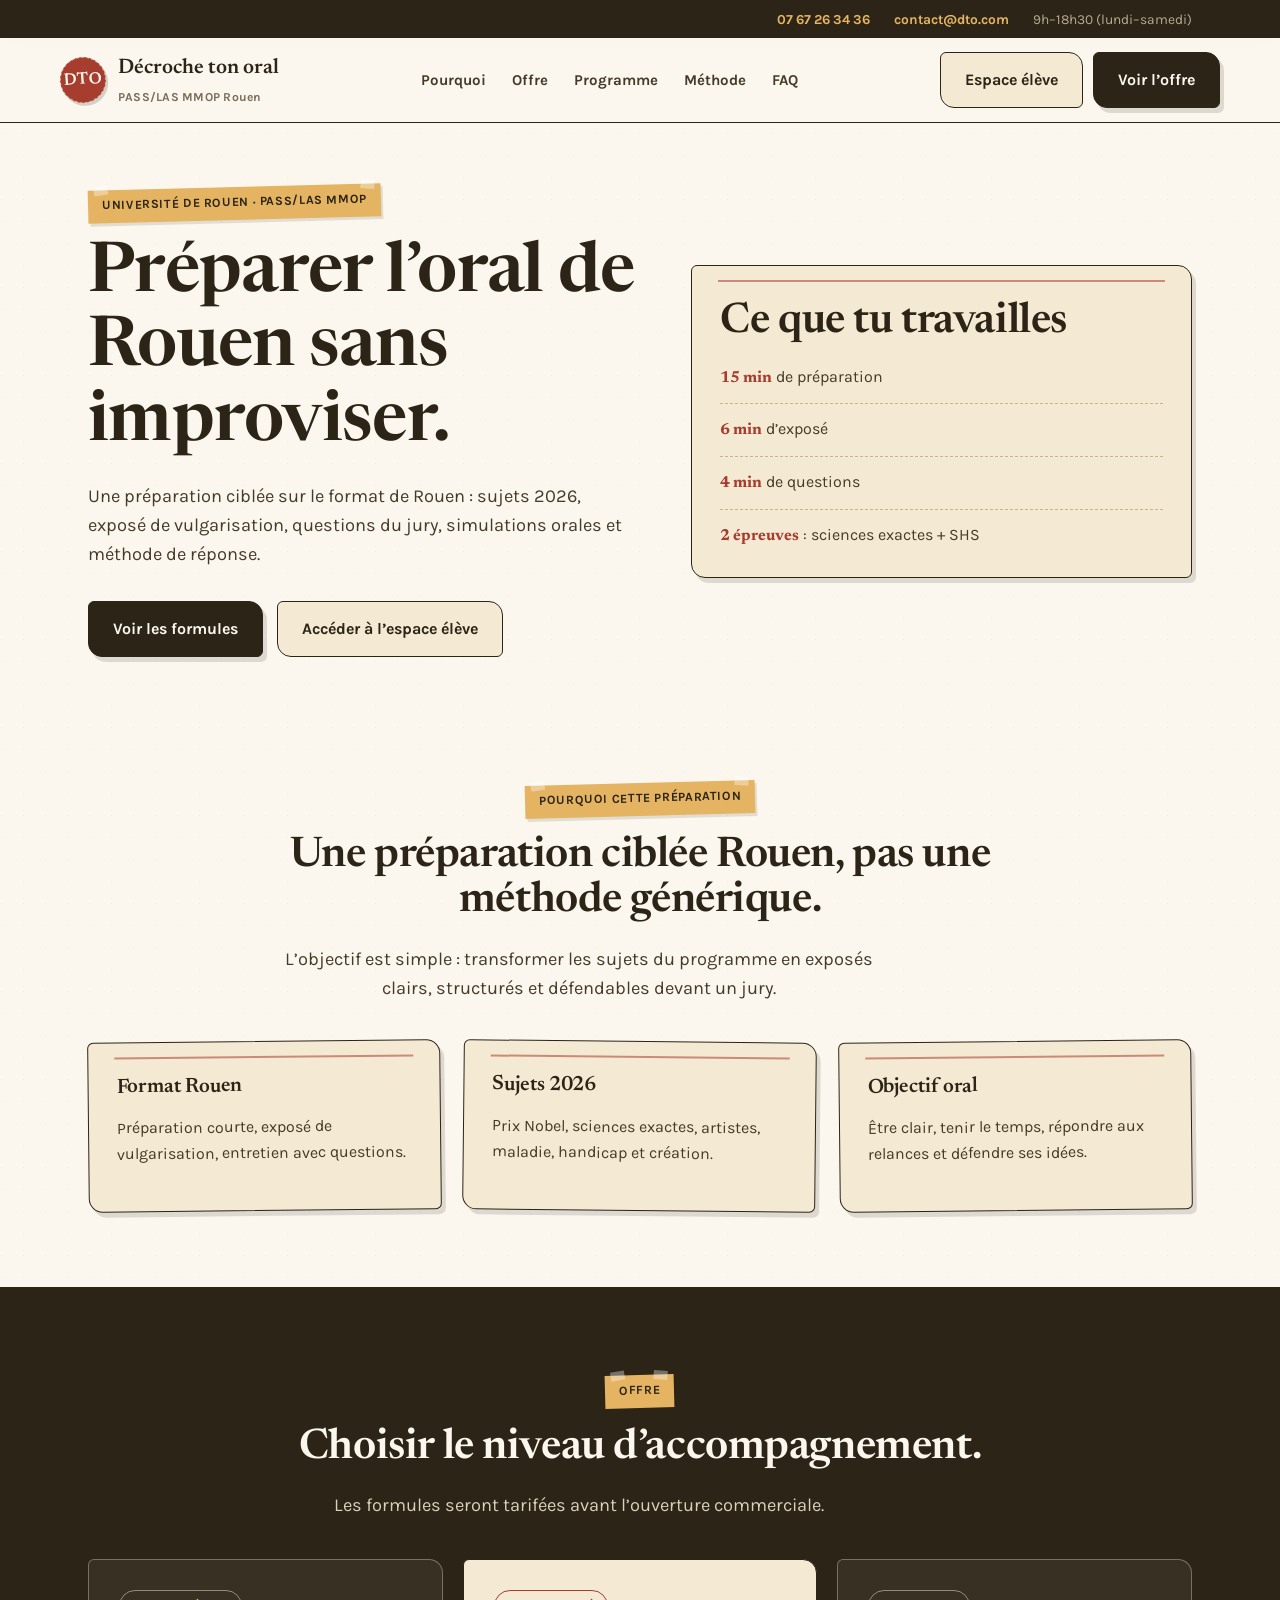
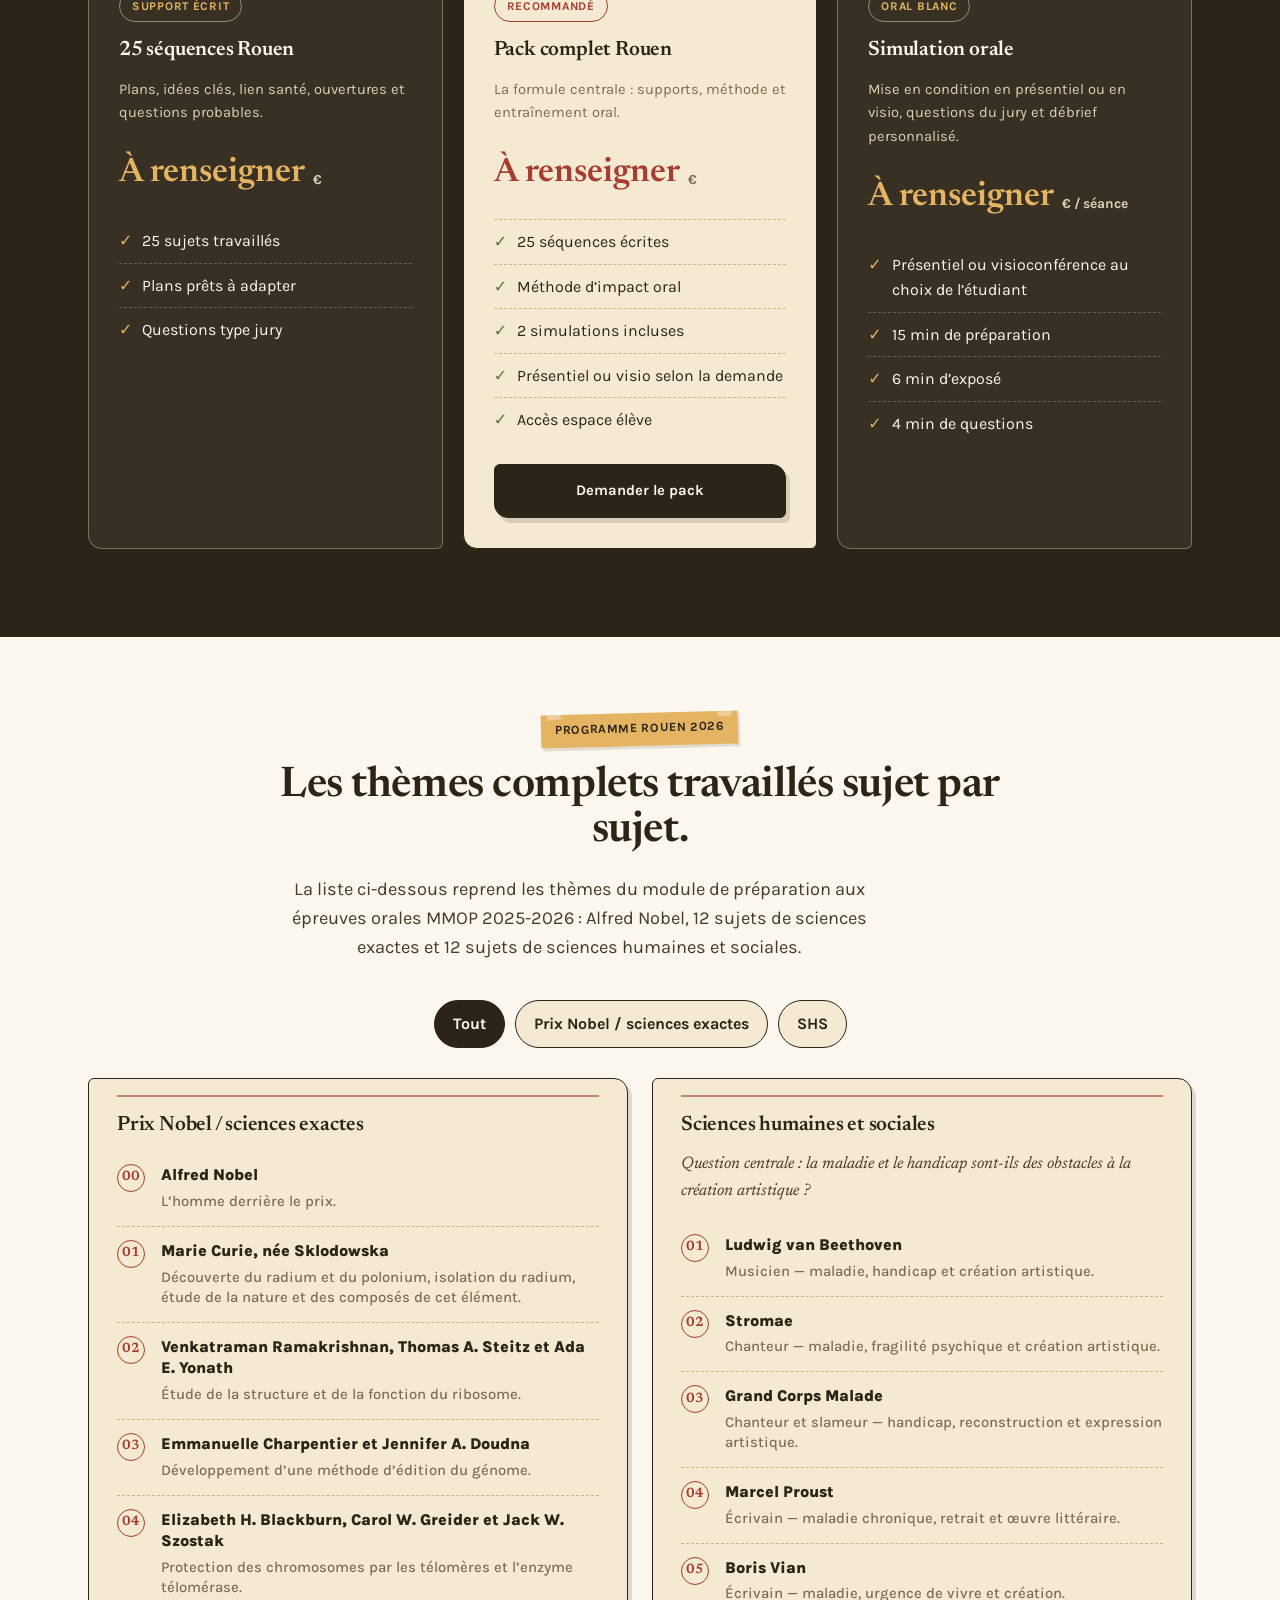
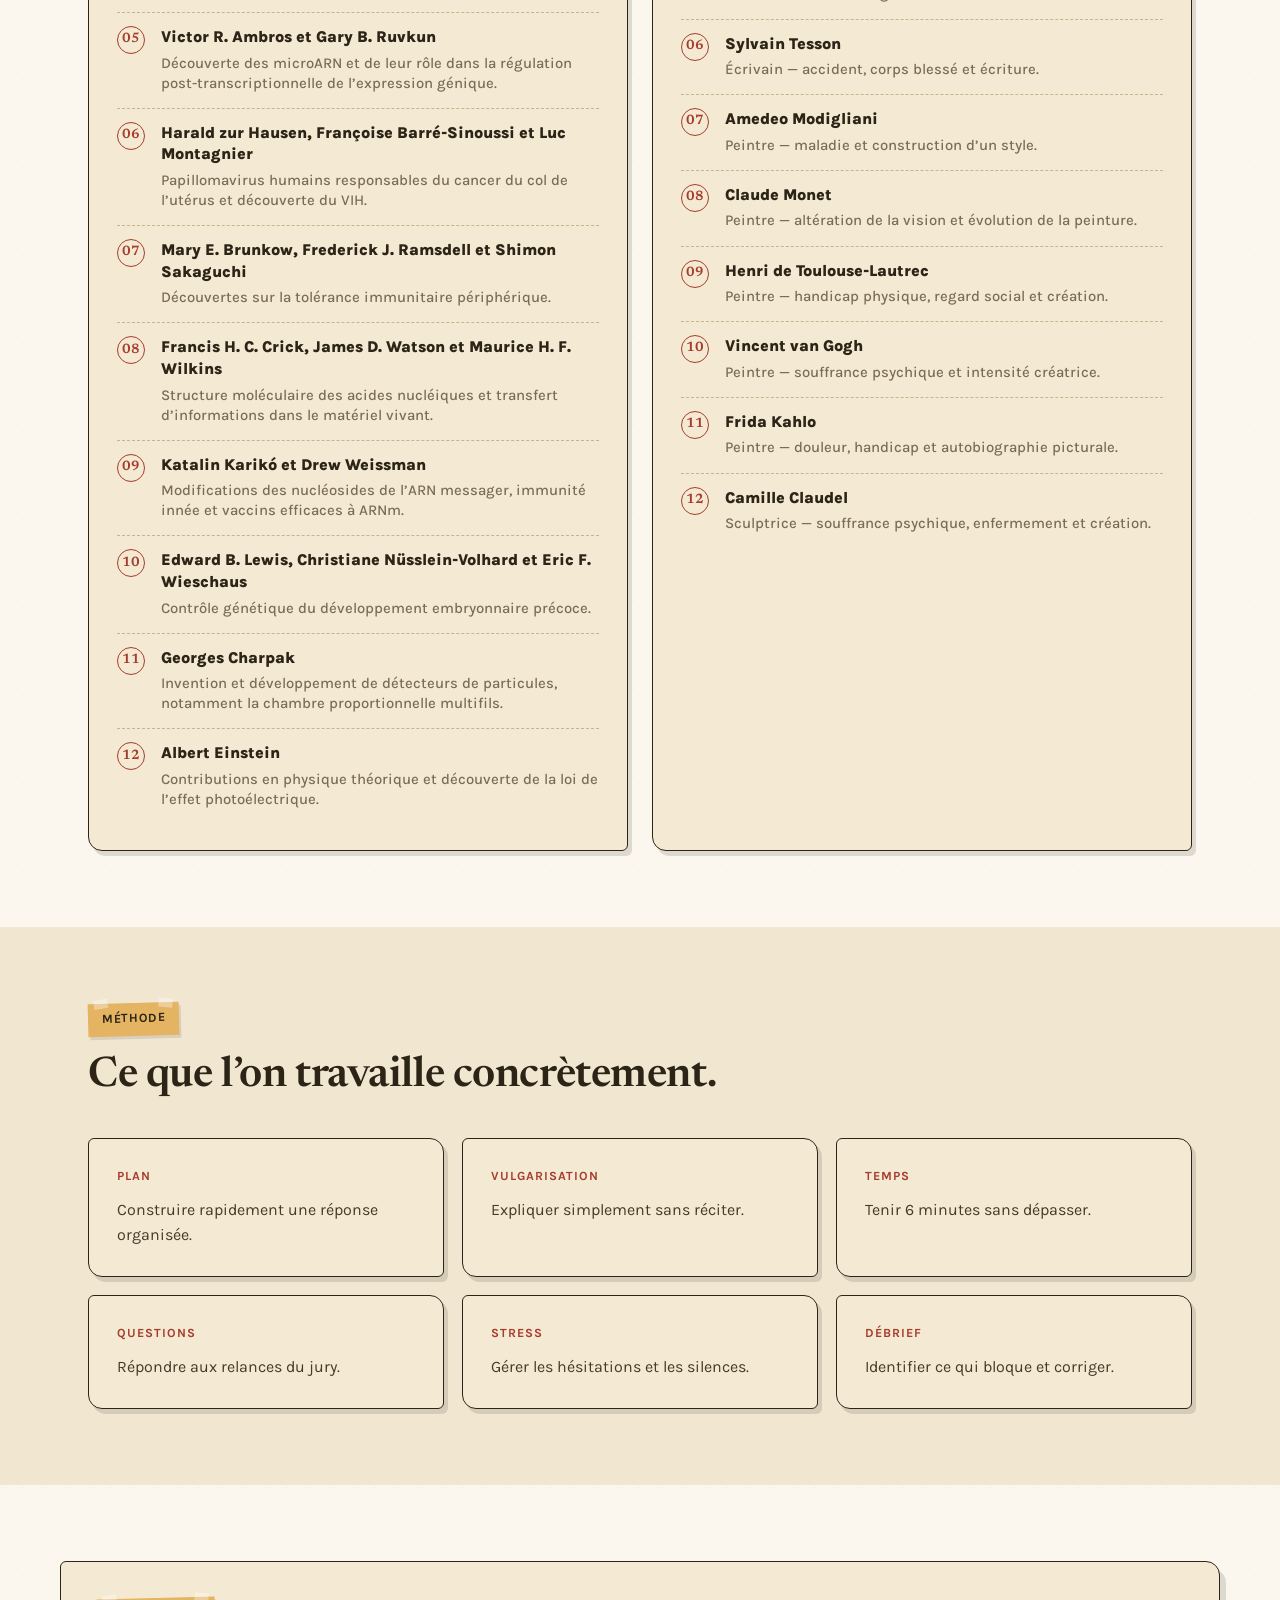
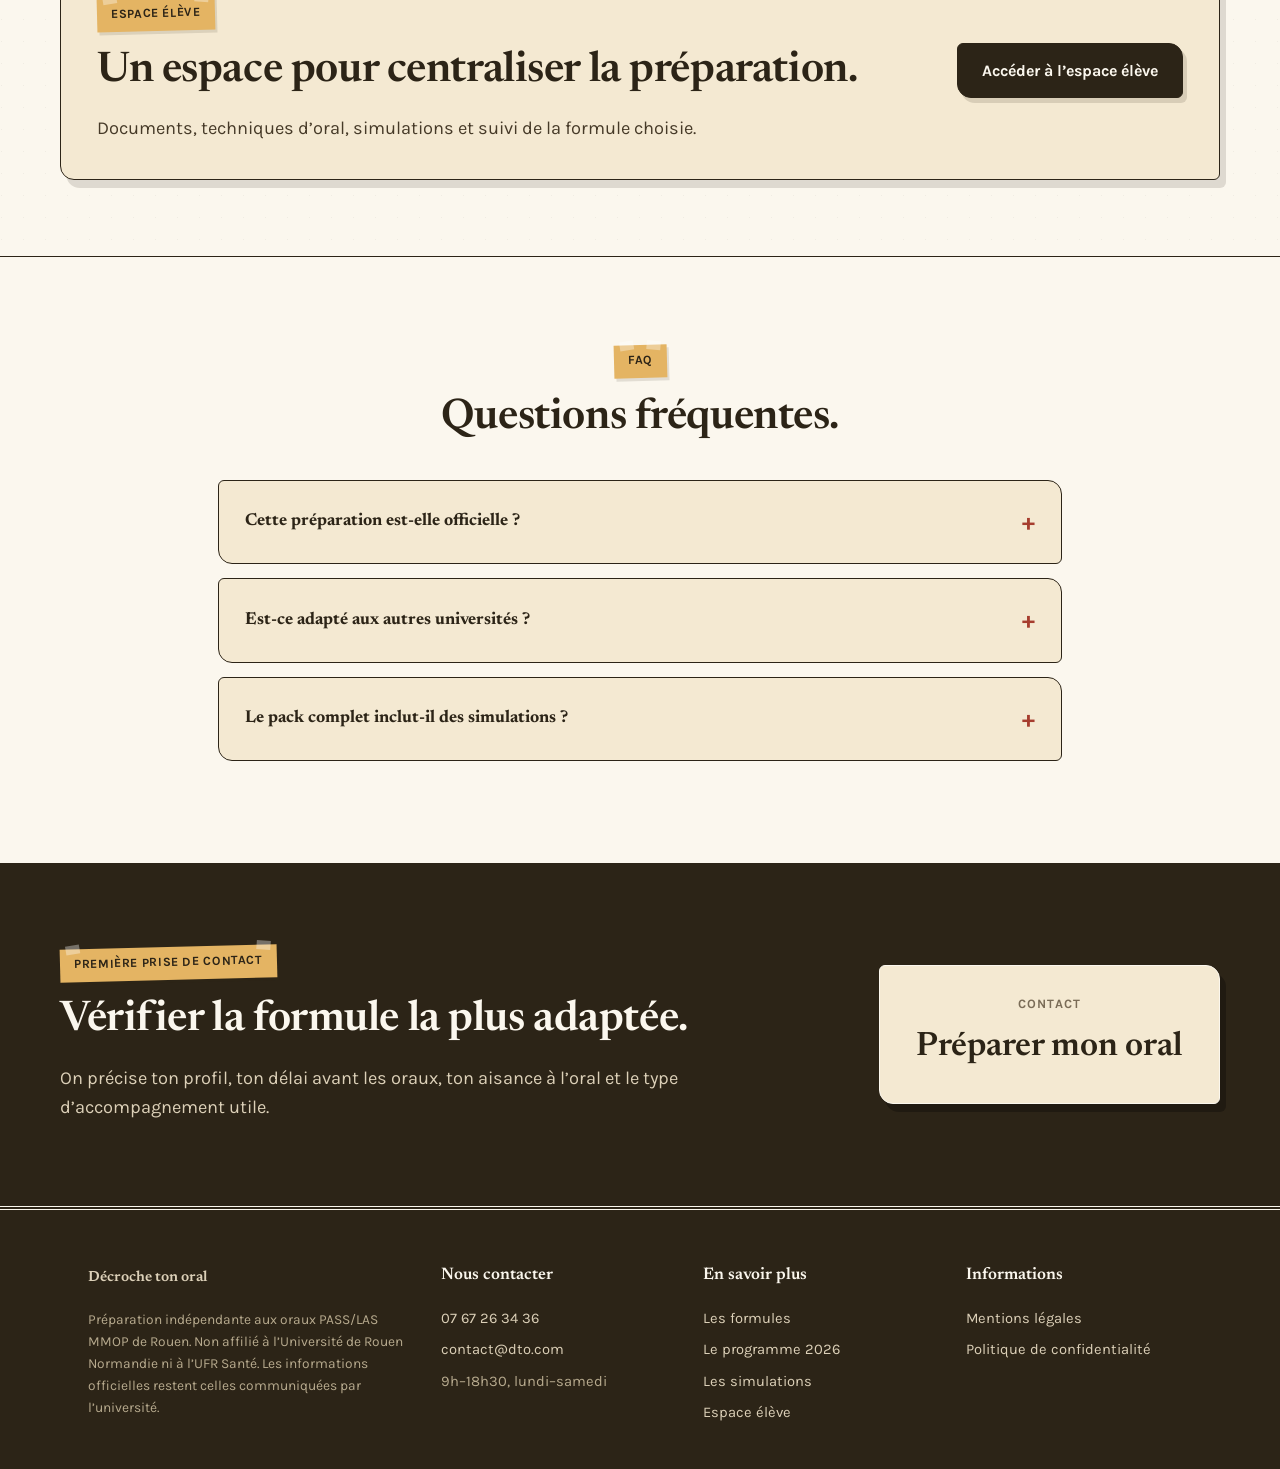
==== commit abc16ff1: "Add files via upload" ====
--- a/espace-eleve/index.html
+++ b/espace-eleve/index.html
@@ -13,9 +13,11 @@
 <body>
 <a class="skip" href="#main">Aller au contenu</a>
 
-<div class="notice">
-  <div class="wrap">
-    <strong>Rouen uniquement</strong> Préparation indépendante aux oraux PASS/LAS MMOP de l’Université de Rouen Normandie.
+<div class="topbar">
+  <div class="wrap">
+    <a href="tel:+33767263436">07 67 26 34 36</a>
+    <a href="mailto:contact@dto.com">contact@dto.com</a>
+    <span>9h–18h30 (lundi–samedi)</span>
   </div>
 </div>
 
@@ -281,9 +283,29 @@
 </main>
 
 <footer>
-  <div class="wrap footer-row">
-    <a class="footer-logo footer-text-logo" href="/" aria-label="Décroche ton oral accueil">Décroche ton oral</a>
-    <p>Préparation indépendante dédiée aux oraux PASS/LAS MMOP de Rouen. Non affilié à l’Université de Rouen Normandie ni à l’UFR Santé.</p>
+  <div class="wrap footer-grid">
+    <div>
+      <a class="footer-logo footer-text-logo" href="/" aria-label="Décroche ton oral accueil">Décroche ton oral</a>
+      <p>Préparation indépendante aux oraux PASS/LAS MMOP de Rouen. Non affilié à l’Université de Rouen Normandie ni à l’UFR Santé. Les informations officielles restent celles communiquées par l’université.</p>
+    </div>
+    <div>
+      <h4>Nous contacter</h4>
+      <a href="tel:+33767263436">07 67 26 34 36</a>
+      <a href="mailto:contact@dto.com">contact@dto.com</a>
+      <span>9h–18h30, lundi–samedi</span>
+    </div>
+    <div>
+      <h4>En savoir plus</h4>
+      <a href="/#offre">Les formules</a>
+      <a href="/#programme">Le programme 2026</a>
+      <a href="/simulations.html">Les simulations</a>
+      <a href="/espace-eleve/login.html">Espace élève</a>
+    </div>
+    <div>
+      <h4>Informations</h4>
+      <a href="/mentions-legales.html">Mentions légales</a>
+      <a href="/mentions-legales.html#confidentialite">Politique de confidentialité</a>
+    </div>
   </div>
 </footer>
 
--- a/assets/css/style.css
+++ b/assets/css/style.css
@@ -6,9 +6,9 @@
 
 :root{
   /* Papier & encre */
-  --paper:#F1E6D2;
-  --paper-deep:#E9DAB9;
-  --card:#FBF4E4;
+  --paper:#FBF7EE;       /* fond de page : blanc cassé chaud */
+  --paper-deep:#F1E7D1;  /* sections alternées */
+  --card:#F4E9D2;        /* cartes : parchemin, objets posés sur la page */
   --ink:#2C2417;
   --ink-soft:#463A28;
   --muted:#7A6C57;
@@ -94,8 +94,16 @@
 .notice .wrap{display:flex;align-items:center;justify-content:center;text-align:center;gap:10px;padding-top:9px;padding-bottom:9px}
 .notice strong{color:var(--gold-soft)}
 
+/* Barre de contact */
+.topbar{background:var(--ink);color:var(--paper);font-size:.86rem;font-family:Karla,sans-serif}
+.topbar .wrap{display:flex;justify-content:flex-end;align-items:center;gap:24px;padding-top:8px;padding-bottom:8px}
+.topbar a{color:var(--gold-soft);font-weight:700}
+.topbar a:hover{color:var(--paper)}
+.topbar span{color:#B7AA8E}
+@media(max-width:680px){.topbar span{display:none}.topbar .wrap{justify-content:center}}
+
 /* En-tête */
-header{position:sticky;top:0;z-index:100;background:rgba(241,230,210,.92);backdrop-filter:blur(10px);border-bottom:1.5px solid var(--ink)}
+header{position:sticky;top:0;z-index:100;background:rgba(251,247,238,.92);backdrop-filter:blur(10px);border-bottom:1.5px solid var(--ink)}
 .nav{display:flex;align-items:center;justify-content:space-between;gap:22px;padding:14px 0}
 .brand{display:inline-flex;align-items:center;gap:12px;flex:0 0 auto}
 .brand-mark{
@@ -119,8 +127,8 @@
 @media(max-width:680px){.nav{gap:12px}.nav-actions .btn-primary{padding:12px 16px;font-size:.86rem}}
 
 /* Icônes tracées à la main */
-.hand-icon{width:40px;height:40px;color:var(--red);margin-bottom:16px}
-.hand-icon svg{width:100%;height:100%}
+.hand-icon{width:46px;height:46px;color:var(--red);margin-bottom:16px;display:inline-block}
+.hand-icon svg{width:100%;height:100%;overflow:visible}
 
 /* Soulignement "au feutre" pour les mots clés */
 .squiggle{position:relative;white-space:nowrap}
@@ -148,9 +156,17 @@
 .hero-ctas{display:flex;gap:14px;flex-wrap:wrap;margin-top:32px}
 @media(max-width:940px){.clean-hero-grid{grid-template-columns:1fr}.hero-copy h1{max-width:none}}
 
-.chrono-wrap{position:relative}
-.chrono-wrap .hand-note{position:absolute;bottom:-14px;right:6%;transform:rotate(-3deg)}
-.chrono-illustration{width:100%;max-width:420px;margin:0 auto;display:block}
+/* Hero typographique */
+.hero-statement{max-width:920px}
+.hero-statement h1{
+  max-width:none;
+  font-size:clamp(2.7rem,7vw,5.9rem);
+  letter-spacing:-.02em;
+}
+.hero-statement .lead{font-size:1.2rem;max-width:62ch}
+.facts{display:flex;flex-wrap:wrap;gap:12px 32px;margin-top:40px;padding-top:24px;border-top:1.5px dashed var(--rule)}
+.facts span{font-size:.96rem;color:var(--ink-soft);font-weight:600;display:inline-flex;gap:8px;align-items:baseline}
+.facts b{color:var(--red);font-family:Newsreader,serif;font-weight:600;font-size:1.15rem}
 
 /* Cartes façon fiche bristol — coins nets, règlure rouge, légère rotation */
 .clean-card,.simple-card,.criterion,.official-box,.step,.subject-col,.form-box{
@@ -323,7 +339,15 @@
 @media(max-width:860px){.cta-box{grid-template-columns:1fr}.phone-big{min-width:0;width:100%}}
 
 /* Pied de page */
-footer{background:var(--ink);color:#DCD0B8;padding:38px 0;border-top:4px double var(--paper)}
+footer{background:var(--ink);color:#DCD0B8;padding:52px 0 40px;border-top:4px double var(--paper)}
+.footer-grid{display:grid;grid-template-columns:1.4fr 1fr 1fr 1fr;gap:36px}
+.footer-grid h4{margin:0 0 14px;color:var(--paper);font-family:Newsreader,serif;font-weight:600;font-size:1.05rem}
+.footer-grid p{margin:14px 0 0;color:#B7AA8E;font-size:.86rem;line-height:1.6}
+.footer-grid a,.footer-grid span{display:block;color:#DCD0B8;font-size:.92rem;padding:4px 0}
+.footer-grid a:hover{color:var(--gold-soft)}
+.footer-grid span{color:#B7AA8E}
+@media(max-width:900px){.footer-grid{grid-template-columns:1fr 1fr}}
+@media(max-width:560px){.footer-grid{grid-template-columns:1fr}}
 .footer-row{display:flex;align-items:center;justify-content:space-between;gap:18px;flex-wrap:wrap}
 .footer-row p{margin:0;color:#B7AA8E;font-size:.86rem;max-width:720px}
 .mobile-call{
@@ -352,3 +376,12 @@
 }
 .form-box input:focus,.form-box textarea:focus,.form-box select:focus{outline:2px solid var(--red);outline-offset:1px}
 .form-box textarea{min-height:140px}
+.contact-direct{display:grid;grid-template-columns:1fr 1fr;gap:18px;margin-bottom:26px}
+.contact-card{background:var(--card);border:1.5px solid var(--ink);border-radius:var(--radius);padding:20px 24px;box-shadow:var(--shadow-stamp);display:flex;flex-direction:column;gap:4px;transition:.15s ease}
+.contact-card:hover{transform:translate(-2px,-2px);box-shadow:6px 7px 0 rgba(44,36,23,.18)}
+.contact-card span{font-size:.78rem;text-transform:uppercase;letter-spacing:.08em;font-weight:700;color:var(--muted)}
+.contact-card strong{font-family:Newsreader,serif;font-size:1.35rem;font-weight:600;color:var(--red)}
+@media(max-width:640px){.contact-direct{grid-template-columns:1fr}}
+.consent{display:flex;gap:12px;align-items:flex-start;margin:20px 0;font-weight:500!important;font-size:.9rem;color:var(--ink-soft);line-height:1.5}
+.consent input{width:auto;min-height:0;margin:3px 0 0;flex:0 0 auto}
+.consent a{color:var(--red);text-decoration:underline}
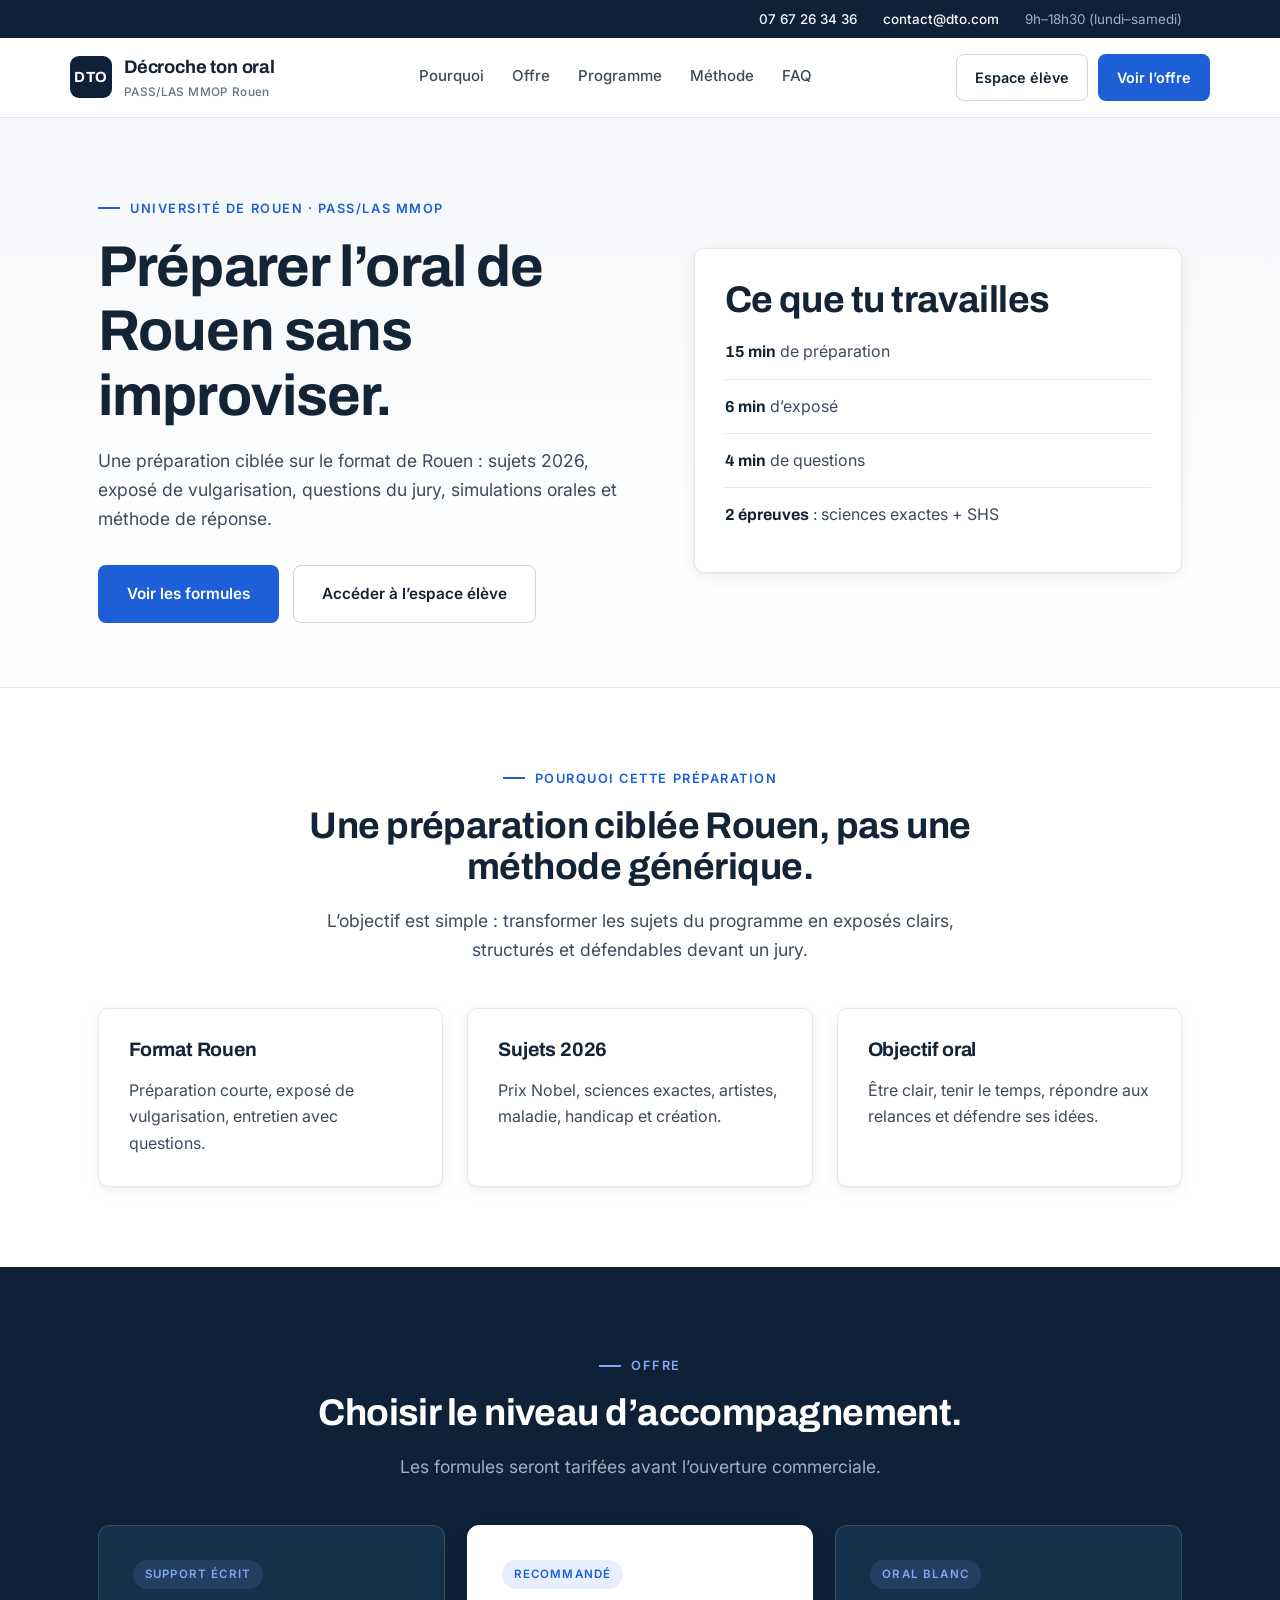
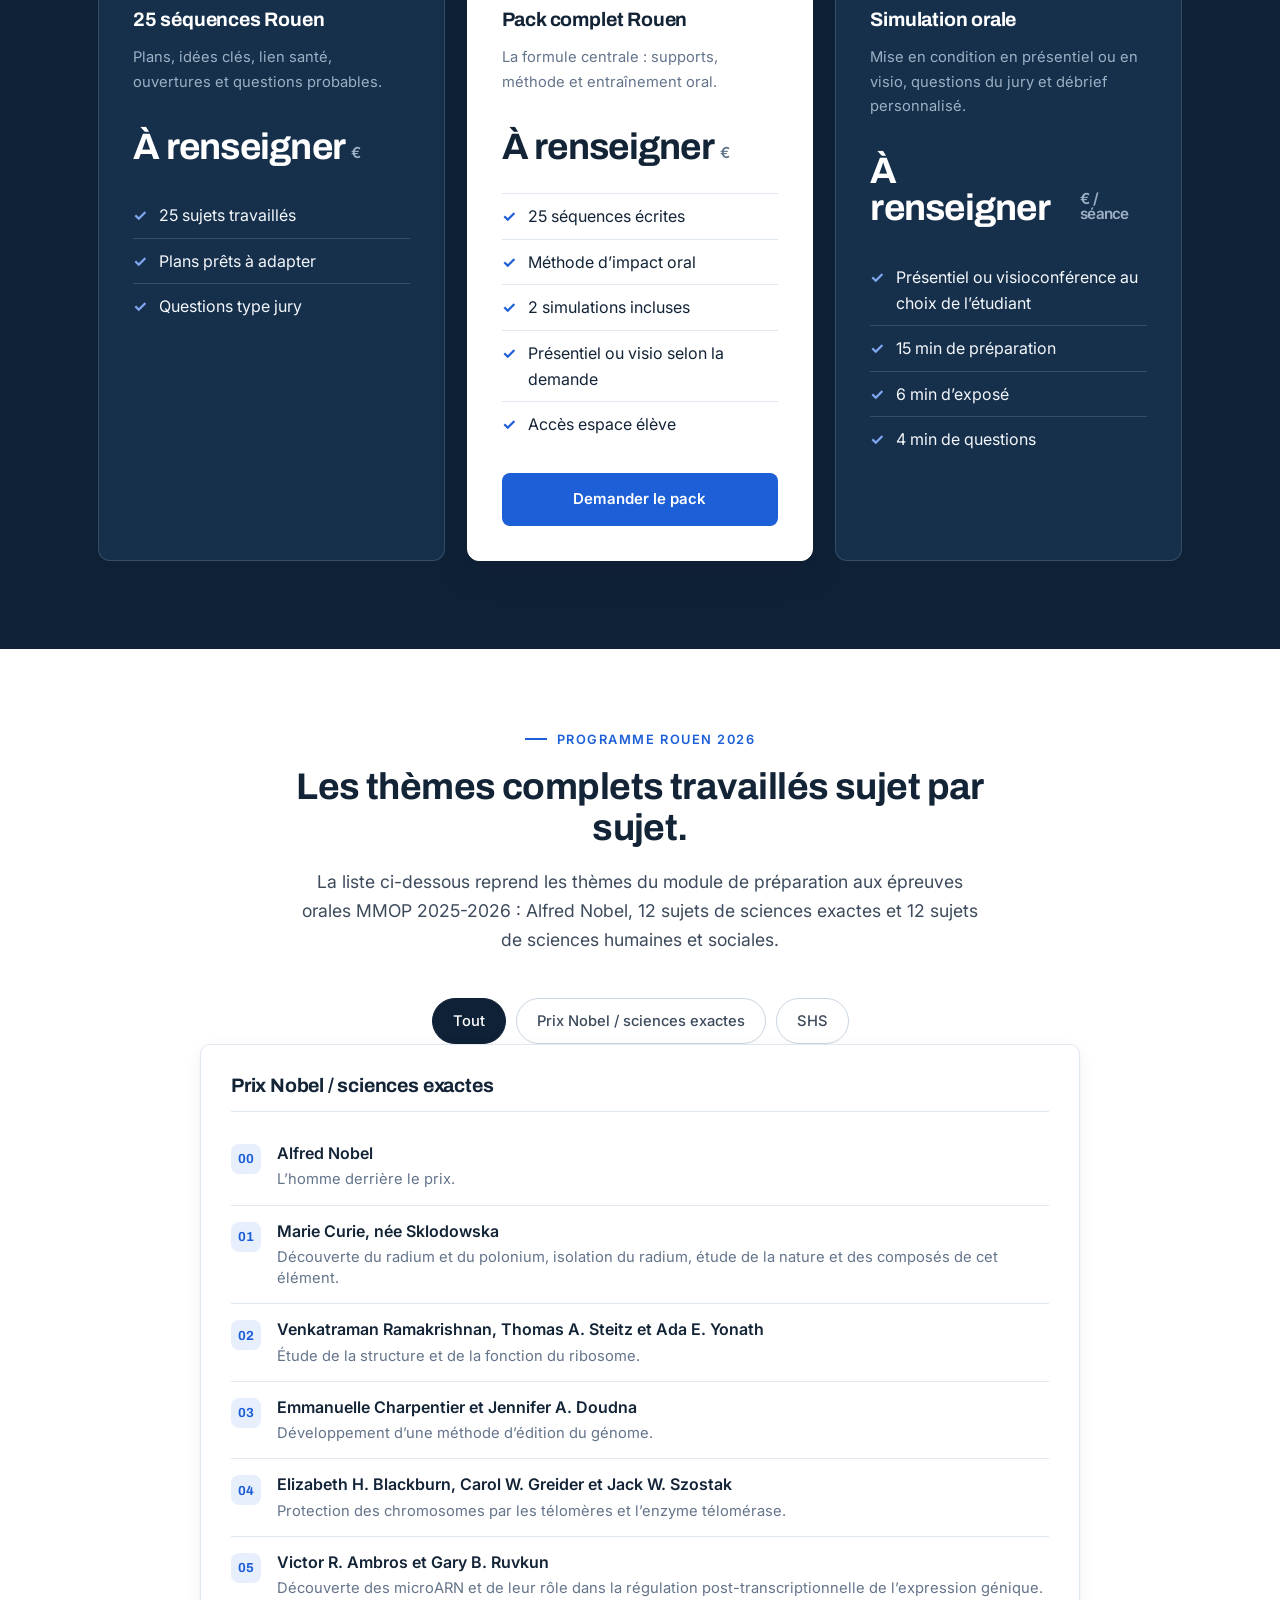
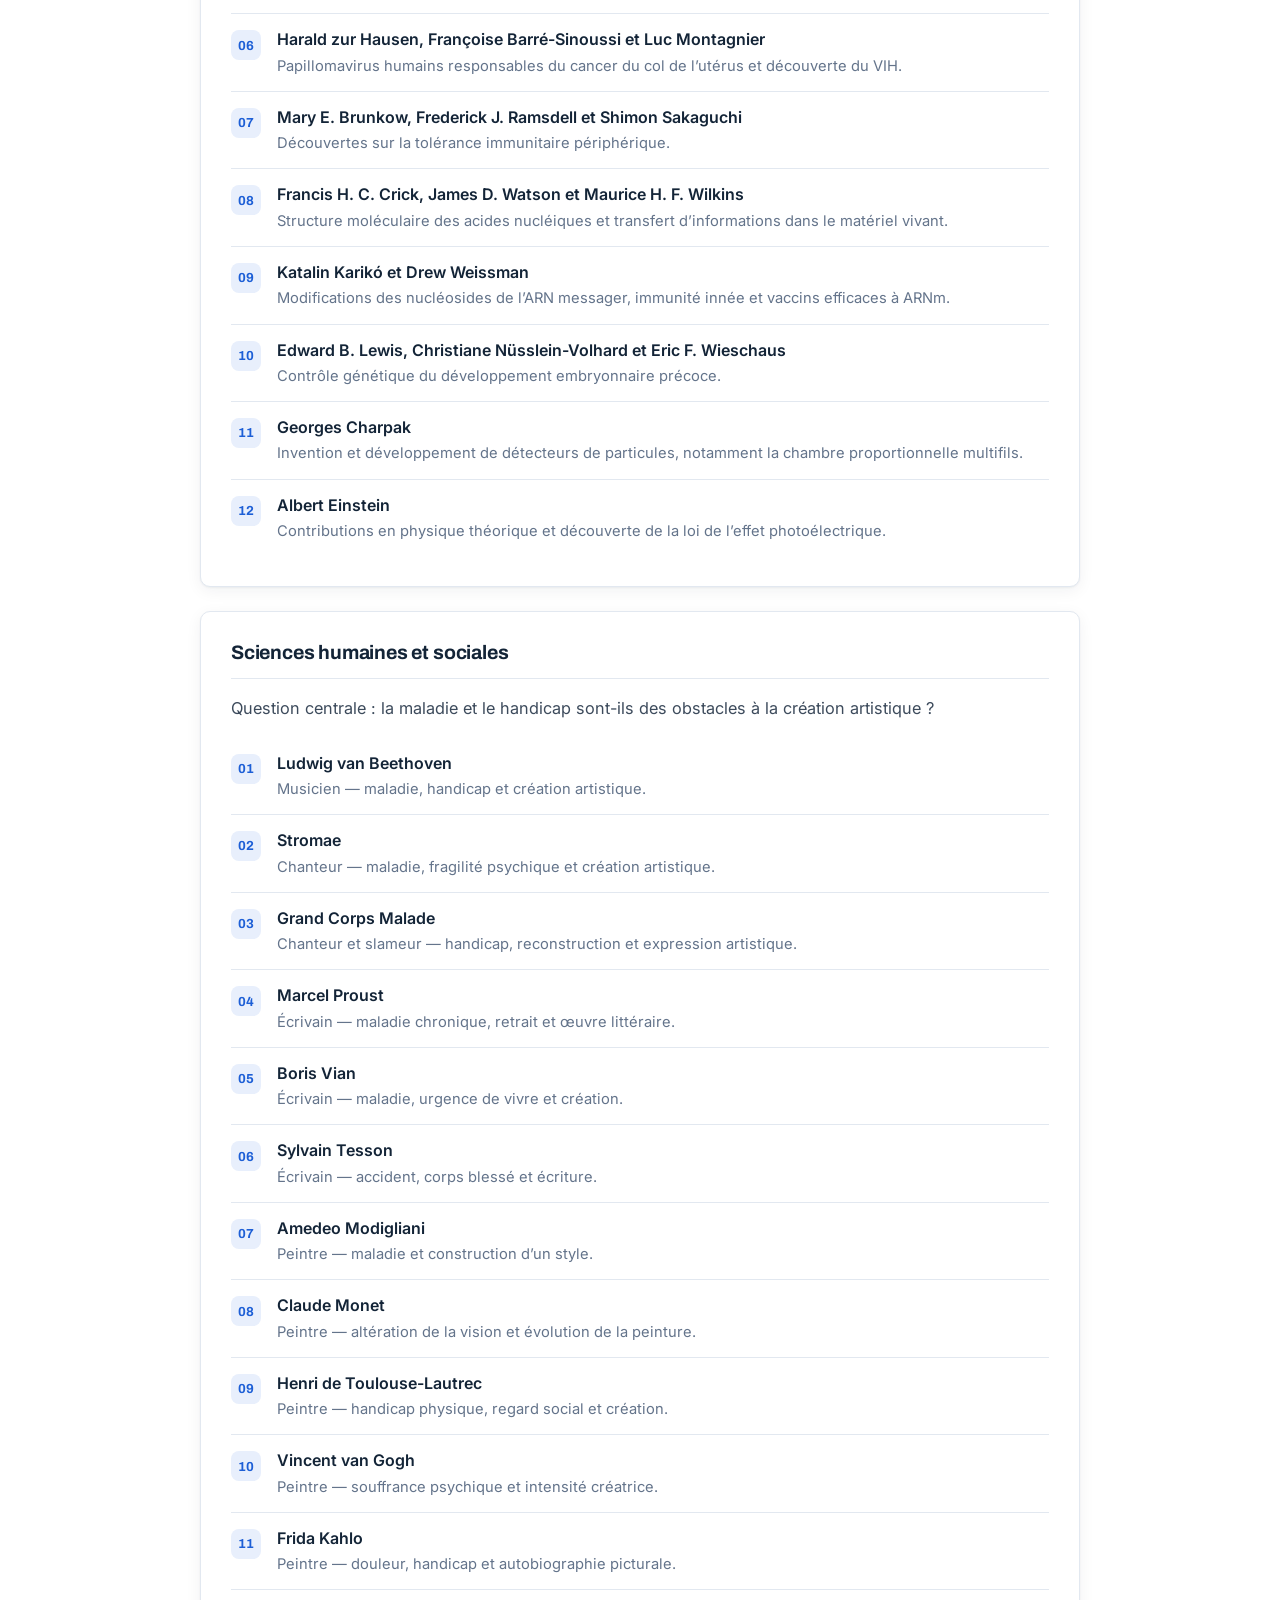
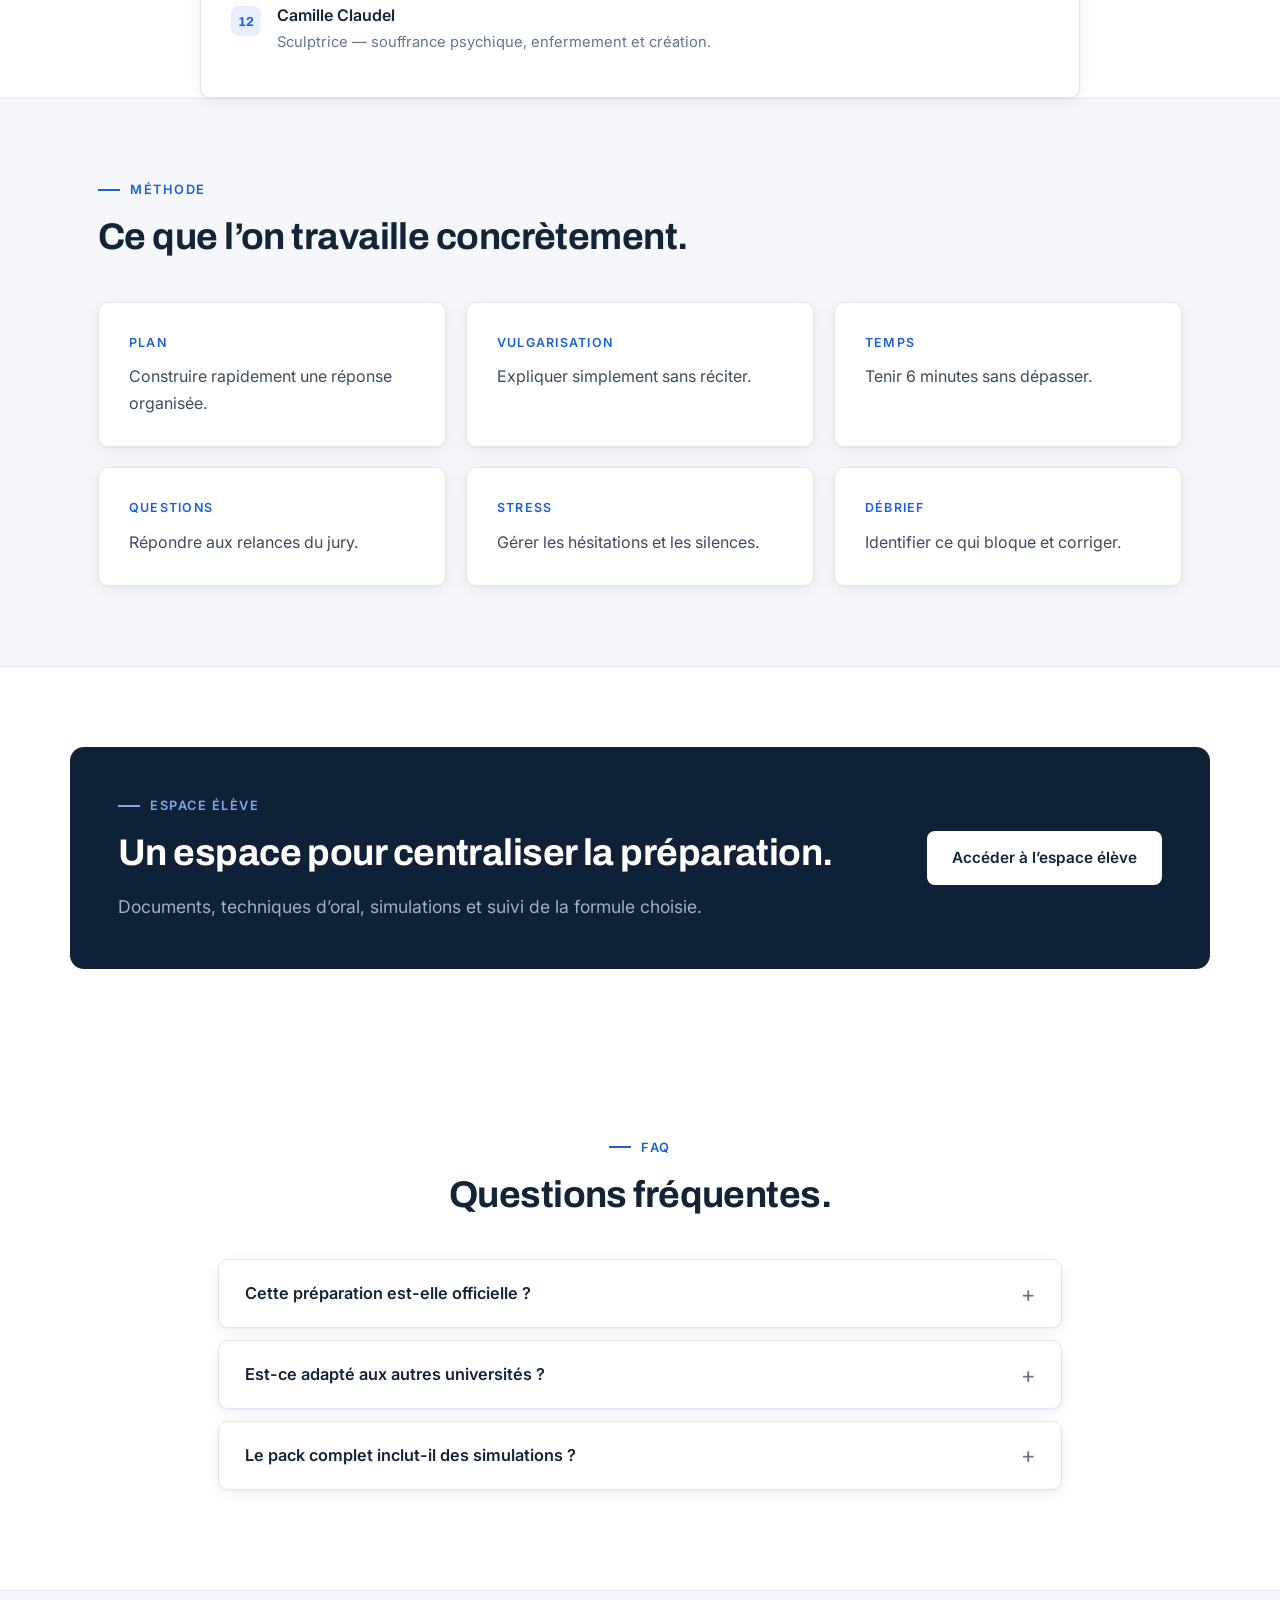
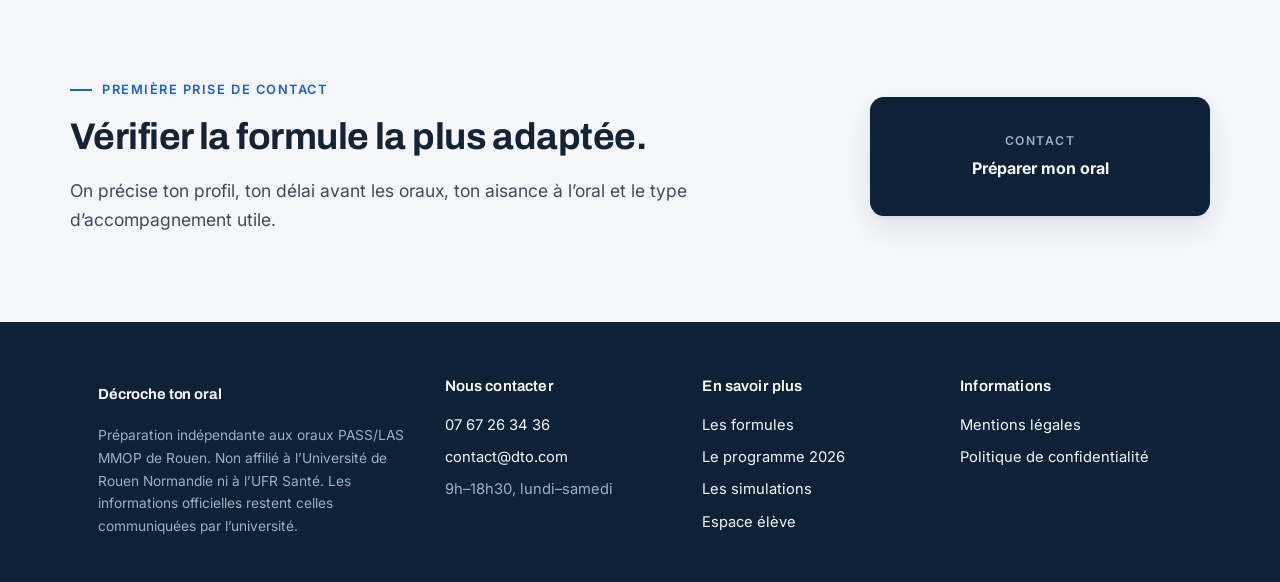
==== commit 3e0b7d00: "Add files via upload" ====
--- a/espace-eleve/index.html
+++ b/espace-eleve/index.html
@@ -7,7 +7,7 @@
 <meta name="description" content="Préparation indépendante dédiée aux oraux PASS/LAS MMOP de Rouen : sujets 2026, méthode, simulations orales et espace élève.">
 <link rel="preconnect" href="https://fonts.googleapis.com">
 <link rel="preconnect" href="https://fonts.gstatic.com" crossorigin>
-<link href="https://fonts.googleapis.com/css2?family=Newsreader:ital,wght@0,400;0,500;0,600;0,700;1,500;1,600&family=Karla:wght@400;500;600;700;800&family=Caveat:wght@500;600;700&display=swap" rel="stylesheet">
+<link href="https://fonts.googleapis.com/css2?family=Archivo:wght@500;600;700;800&family=Inter:wght@400;500;600;700&display=swap" rel="stylesheet">
 <link rel="stylesheet" href="/assets/css/style.css">
 </head>
 <body>
--- a/assets/css/style.css
+++ b/assets/css/style.css
@@ -1,30 +1,41 @@
 /* ============================================================
    Décroche ton oral — feuille de style
-   Direction : chaleureuse, humaine, ancrée dans les objets réels
-   de la préparation (fiche bristol, chronomètre de l'épreuve).
+   Direction : sobre et institutionnelle. Encre bleu nuit,
+   accent bleu unique, cartes nettes, hiérarchie typographique
+   claire (Archivo pour les titres, Inter pour le texte).
    ============================================================ */
 
 :root{
-  /* Papier & encre */
-  --paper:#FBF7EE;       /* fond de page : blanc cassé chaud */
-  --paper-deep:#F1E7D1;  /* sections alternées */
-  --card:#F4E9D2;        /* cartes : parchemin, objets posés sur la page */
-  --ink:#2C2417;
-  --ink-soft:#463A28;
-  --muted:#7A6C57;
-
-  /* Couleurs de fiche bristol */
-  --rule:#C7B48C;
-  --rule-soft:#DCCCA4;
-  --red:#A63D2E;      /* règlure rouge de la fiche, annotations */
-  --gold:#B8792B;     /* liens, accents, surlignage */
-  --gold-soft:#E4B463;
-  --green:#55724A;    /* validation, espace de travail */
-  --green-soft:#DCE4CE;
-
-  --shadow-stamp: 4px 5px 0 rgba(44,36,23,.14);
-  --shadow-stamp-lg: 6px 8px 0 rgba(44,36,23,.14);
-  --radius: 6px 14px 6px 14px;
+  /* Fonds */
+  --bg:#FFFFFF;
+  --bg-alt:#F5F7FA;        /* sections alternées */
+  --bg-dark:#0F2136;       /* sections sombres, pied de page */
+  --bg-dark-2:#16304C;     /* cartes sur fond sombre */
+
+  /* Encres */
+  --ink:#132437;
+  --ink-soft:#3D4B5C;
+  --muted:#64748B;
+  --ink-inverse:#F4F7FB;
+  --muted-inverse:#9DB0C4;
+
+  /* Accent */
+  --accent:#1D5FD6;
+  --accent-dark:#164AA8;
+  --accent-soft:#E8EFFC;
+  --accent-inverse:#7FA8F0;
+
+  /* Traits */
+  --line:#E2E8F0;
+  --line-dark:rgba(255,255,255,.14);
+
+  --radius:10px;
+  --radius-sm:8px;
+  --shadow:0 1px 2px rgba(15,33,54,.05), 0 4px 16px rgba(15,33,54,.06);
+  --shadow-lg:0 2px 4px rgba(15,33,54,.06), 0 12px 32px rgba(15,33,54,.10);
+
+  --font-display:"Archivo", "Segoe UI", Arial, sans-serif;
+  --font-body:"Inter", system-ui, -apple-system, "Segoe UI", sans-serif;
 }
 
 *{box-sizing:border-box}
@@ -32,356 +43,373 @@
 body{
   margin:0;
   color:var(--ink);
-  background:var(--paper);
-  background-image:
-    radial-gradient(circle at 1.5px 1.5px, rgba(44,36,23,.05) 1px, transparent 0);
-  background-size:22px 22px;
-  font-family:Karla, system-ui, -apple-system, "Segoe UI", sans-serif;
-  line-height:1.6;
+  background:var(--bg);
+  font-family:var(--font-body);
+  font-size:16px;
+  line-height:1.65;
   -webkit-font-smoothing:antialiased;
+  text-rendering:optimizeLegibility;
 }
 a{color:inherit;text-decoration:none}
 button,input,textarea,select{font:inherit}
 img,svg{max-width:100%;display:block}
-.wrap{max-width:1160px;margin:auto;padding:0 28px}
-@media(max-width:720px){.wrap{padding:0 18px}}
+.wrap{max-width:1140px;margin:auto;padding:0 28px}
+@media(max-width:720px){.wrap{padding:0 20px}}
 .skip{position:absolute;left:-999px;top:auto;width:1px;height:1px;overflow:hidden}
-.skip:focus{left:16px;top:16px;width:auto;height:auto;background:#fff;padding:10px 14px;border:2px solid var(--ink);z-index:200}
+.skip:focus{left:16px;top:16px;width:auto;height:auto;background:#fff;padding:10px 14px;border:2px solid var(--accent);border-radius:6px;z-index:200}
+
+:focus-visible{outline:2px solid var(--accent);outline-offset:2px}
 
 /* Titrage */
-h1,h2,h3{font-family:Newsreader, Georgia, serif;line-height:1.08;letter-spacing:-.01em;margin:0;color:var(--ink);font-weight:600}
-h1{font-size:clamp(2.4rem,5.4vw,4.6rem);max-width:14ch}
-h1 em, h2 em{font-style:italic;color:var(--red)}
-h2{font-size:clamp(1.9rem,3.3vw,3rem)}
-h3{font-size:1.3rem}
-.lead{font-size:1.14rem;color:var(--ink-soft);max-width:58ch;margin:20px 0 0}
+h1,h2,h3,h4{font-family:var(--font-display);line-height:1.12;letter-spacing:-.015em;margin:0;color:var(--ink);font-weight:700}
+h1{font-size:clamp(2.2rem,4.6vw,3.6rem);max-width:22ch}
+h2{font-size:clamp(1.65rem,2.9vw,2.35rem)}
+h3{font-size:1.22rem;letter-spacing:-.01em}
+.lead{font-size:1.1rem;color:var(--ink-soft);max-width:62ch;margin:18px 0 0}
 .small{font-size:.92rem;color:var(--muted)}
-
-/* Étiquette "washi tape" — remplace le badge pilule générique */
+h1 .hl{color:var(--accent)}
+
+/* Surtitre de section */
 .eyebrow{
-  display:inline-flex;align-items:center;gap:8px;margin:0 0 18px;
-  padding:6px 14px 7px;
-  background:var(--gold-soft);
-  color:var(--ink);
-  font-family:Karla,sans-serif;
-  font-weight:700;font-size:.78rem;letter-spacing:.05em;text-transform:uppercase;
-  transform:rotate(-1.5deg);
-  box-shadow:2px 3px 0 rgba(44,36,23,.12);
-  position:relative;
-}
-.eyebrow:before,.eyebrow:after{content:"";position:absolute;top:-4px;width:14px;height:9px;background:rgba(255,255,255,.35);}
-.eyebrow:before{left:6px;transform:rotate(-8deg)}
-.eyebrow:after{right:6px;transform:rotate(6deg)}
-.section-head.center .eyebrow{margin-left:auto;margin-right:auto}
-
-/* Boutons — coins tamponnés, pas de pilule */
+  display:flex;align-items:center;gap:10px;margin:0 0 16px;
+  color:var(--accent);
+  font-weight:600;font-size:.8rem;letter-spacing:.12em;text-transform:uppercase;
+}
+.eyebrow:before{content:"";width:22px;height:2px;background:var(--accent);flex:0 0 auto}
+.section-head.center .eyebrow{justify-content:center}
+
+/* Boutons */
 .btn{
   display:inline-flex;align-items:center;justify-content:center;gap:10px;
-  border-radius:var(--radius);
-  padding:14px 24px;
-  font-weight:700;font-family:Karla,sans-serif;
-  border:1.5px solid var(--ink);
-  transition:.15s ease;
+  border-radius:var(--radius-sm);
+  padding:13px 24px;
+  font-weight:600;font-size:.96rem;
+  border:1px solid transparent;
+  transition:background-color .15s ease, border-color .15s ease, color .15s ease, box-shadow .15s ease;
   cursor:pointer;
 }
-.btn-primary{background:var(--ink);color:var(--paper);box-shadow:var(--shadow-stamp)}
-.btn-primary:hover{transform:translate(-2px,-2px);box-shadow:6px 7px 0 rgba(44,36,23,.18)}
-.btn-secondary{background:var(--card);color:var(--ink)}
-.btn-secondary:hover{background:var(--gold-soft);transform:translate(-2px,-2px)}
-.btn:active{transform:translate(0,0);box-shadow:none}
-
-.notice{background:var(--ink);color:var(--paper);font-size:.9rem;font-family:Karla,sans-serif}
+.btn-primary{background:var(--accent);color:#fff}
+.btn-primary:hover{background:var(--accent-dark)}
+.btn-secondary{background:var(--bg);color:var(--ink);border-color:#CBD5E1}
+.btn-secondary:hover{border-color:var(--ink);background:var(--bg)}
+.btn:active{transform:translateY(1px)}
+
+.notice{background:var(--bg-dark);color:var(--ink-inverse);font-size:.9rem}
 .notice .wrap{display:flex;align-items:center;justify-content:center;text-align:center;gap:10px;padding-top:9px;padding-bottom:9px}
-.notice strong{color:var(--gold-soft)}
+.notice strong{color:#fff}
 
 /* Barre de contact */
-.topbar{background:var(--ink);color:var(--paper);font-size:.86rem;font-family:Karla,sans-serif}
-.topbar .wrap{display:flex;justify-content:flex-end;align-items:center;gap:24px;padding-top:8px;padding-bottom:8px}
-.topbar a{color:var(--gold-soft);font-weight:700}
-.topbar a:hover{color:var(--paper)}
-.topbar span{color:#B7AA8E}
+.topbar{background:var(--bg-dark);color:var(--muted-inverse);font-size:.84rem}
+.topbar .wrap{display:flex;justify-content:flex-end;align-items:center;gap:26px;padding-top:8px;padding-bottom:8px}
+.topbar a{color:var(--ink-inverse);font-weight:500}
+.topbar a:hover{color:#fff;text-decoration:underline;text-underline-offset:3px}
 @media(max-width:680px){.topbar span{display:none}.topbar .wrap{justify-content:center}}
 
 /* En-tête */
-header{position:sticky;top:0;z-index:100;background:rgba(251,247,238,.92);backdrop-filter:blur(10px);border-bottom:1.5px solid var(--ink)}
+header{position:sticky;top:0;z-index:100;background:rgba(255,255,255,.94);backdrop-filter:blur(10px);border-bottom:1px solid var(--line)}
 .nav{display:flex;align-items:center;justify-content:space-between;gap:22px;padding:14px 0}
 .brand{display:inline-flex;align-items:center;gap:12px;flex:0 0 auto}
 .brand-mark{
-  width:46px;height:46px;border-radius:50%;
+  width:42px;height:42px;border-radius:9px;
   display:inline-flex;align-items:center;justify-content:center;
-  background:var(--red);color:var(--paper);
-  font-family:Newsreader,serif;font-weight:600;font-size:1.05rem;letter-spacing:.02em;
-  border:1.5px dashed rgba(241,230,210,.55);
-  transform:rotate(-4deg);
-  box-shadow:2px 3px 0 rgba(44,36,23,.18);
-}
-.text-brand strong{display:block;font-family:Newsreader,serif;font-size:1.32rem;font-weight:600;color:var(--ink)}
-.text-brand small{display:block;color:var(--muted);font-size:.76rem;font-weight:700;margin-top:2px;letter-spacing:.02em}
-.navlinks{display:flex;align-items:center;gap:26px;font-size:.94rem;color:var(--ink-soft);font-weight:700}
-.navlinks a{position:relative}
-.navlinks a:hover{color:var(--red)}
+  background:var(--bg-dark);color:#fff;
+  font-family:var(--font-display);font-weight:700;font-size:.92rem;letter-spacing:.04em;
+}
+.text-brand strong{display:block;font-family:var(--font-display);font-size:1.14rem;font-weight:700;letter-spacing:-.01em;color:var(--ink)}
+.text-brand small{display:block;color:var(--muted);font-size:.74rem;font-weight:500;margin-top:1px;letter-spacing:.03em}
+.navlinks{display:flex;align-items:center;gap:28px;font-size:.94rem;color:var(--ink-soft);font-weight:500}
+.navlinks a{padding:6px 0;border-bottom:2px solid transparent}
+.navlinks a:hover{color:var(--ink);border-bottom-color:var(--accent)}
 .nav-actions{display:flex;gap:10px;align-items:center}
+.nav-actions .btn{padding:11px 18px;font-size:.9rem}
 .footer-logo{display:inline-flex;align-items:center}
-.footer-text-logo{color:var(--paper);font-family:Newsreader,serif;font-weight:600;font-size:1.3rem}
+.footer-text-logo{color:#fff;font-family:var(--font-display);font-weight:700;font-size:1.2rem;letter-spacing:-.01em}
 @media(max-width:950px){.navlinks{display:none}.nav .btn-secondary{display:none}}
-@media(max-width:680px){.nav{gap:12px}.nav-actions .btn-primary{padding:12px 16px;font-size:.86rem}}
-
-/* Icônes tracées à la main */
-.hand-icon{width:46px;height:46px;color:var(--red);margin-bottom:16px;display:inline-block}
-.hand-icon svg{width:100%;height:100%;overflow:visible}
-
-/* Soulignement "au feutre" pour les mots clés */
-.squiggle{position:relative;white-space:nowrap}
-.squiggle svg{position:absolute;left:0;bottom:-.08em;width:100%;height:.22em;overflow:visible}
-
-/* Petites annotations manuscrites (façon correction au stylo) */
-.hand-note{
-  font-family:Caveat, cursive;
-  color:var(--red);
-  font-size:1.35rem;
-  line-height:1.15;
-  display:inline-block;
-}
+@media(max-width:680px){.nav{gap:12px}.nav-actions .btn-primary{padding:10px 16px;font-size:.88rem}}
+
+/* Icônes de rubrique */
+.hand-icon{
+  width:48px;height:48px;color:var(--accent);margin-bottom:18px;
+  display:inline-flex;align-items:center;justify-content:center;
+  background:var(--accent-soft);border-radius:10px;
+}
+.hand-icon svg{width:26px;height:26px}
+
+/* Mot mis en évidence dans le titre */
+.squiggle{color:var(--accent);white-space:nowrap}
 
 section{padding:88px 0}
-.clean-section{padding:76px 0}
+.clean-section{padding:80px 0}
 @media(max-width:900px){.clean-section{padding:56px 0}section{padding:60px 0}}
-.section-head{max-width:760px;margin-bottom:38px}
+.section-head{max-width:720px;margin-bottom:44px}
 .section-head.center{text-align:center;margin-left:auto;margin-right:auto}
+.section-head.center .lead{margin-left:auto;margin-right:auto}
 
 /* Hero */
-.clean-hero{padding:64px 0 50px}
-.clean-hero-grid{display:grid;grid-template-columns:1.05fr .95fr;gap:50px;align-items:center}
+.clean-hero{padding:80px 0 64px;border-bottom:1px solid var(--line);background:linear-gradient(180deg,var(--bg-alt) 0%,var(--bg) 100%)}
+.clean-hero-grid{display:grid;grid-template-columns:1.05fr .95fr;gap:56px;align-items:center}
 .hero-copy{position:relative;z-index:2}
 .hero-ctas{display:flex;gap:14px;flex-wrap:wrap;margin-top:32px}
+.hero-ctas .btn{padding:15px 28px}
 @media(max-width:940px){.clean-hero-grid{grid-template-columns:1fr}.hero-copy h1{max-width:none}}
 
 /* Hero typographique */
-.hero-statement{max-width:920px}
+.hero-statement{max-width:880px}
 .hero-statement h1{
   max-width:none;
-  font-size:clamp(2.7rem,7vw,5.9rem);
-  letter-spacing:-.02em;
-}
-.hero-statement .lead{font-size:1.2rem;max-width:62ch}
-.facts{display:flex;flex-wrap:wrap;gap:12px 32px;margin-top:40px;padding-top:24px;border-top:1.5px dashed var(--rule)}
-.facts span{font-size:.96rem;color:var(--ink-soft);font-weight:600;display:inline-flex;gap:8px;align-items:baseline}
-.facts b{color:var(--red);font-family:Newsreader,serif;font-weight:600;font-size:1.15rem}
-
-/* Cartes façon fiche bristol — coins nets, règlure rouge, légère rotation */
+  font-size:clamp(2.5rem,5.6vw,4.4rem);
+  letter-spacing:-.025em;
+  font-weight:700;
+}
+.hero-statement .lead{font-size:1.16rem;max-width:64ch}
+
+/* Chiffres clés du format d'épreuve */
+.facts{display:flex;flex-wrap:wrap;gap:0;margin-top:48px;border:1px solid var(--line);border-radius:var(--radius);background:var(--bg);box-shadow:var(--shadow);overflow:hidden}
+.facts span{
+  flex:1 1 auto;display:flex;flex-direction:column-reverse;gap:2px;
+  padding:18px 24px;font-size:.85rem;color:var(--muted);font-weight:500;
+  border-left:1px solid var(--line);min-width:150px;
+}
+.facts span:first-child{border-left:0}
+.facts b{color:var(--ink);font-family:var(--font-display);font-weight:700;font-size:1.5rem;letter-spacing:-.02em}
+@media(max-width:760px){
+  .facts{flex-direction:column}
+  .facts span{border-left:0;border-top:1px solid var(--line);flex-direction:row;align-items:baseline;gap:10px}
+  .facts span:first-child{border-top:0}
+}
+
+/* Cartes */
 .clean-card,.simple-card,.criterion,.official-box,.step,.subject-col,.form-box{
-  background:var(--card);
-  border:1.5px solid var(--ink);
+  background:var(--bg);
+  border:1px solid var(--line);
   border-radius:var(--radius);
-  padding:28px;
-  box-shadow:var(--shadow-stamp);
+  padding:30px;
+  box-shadow:var(--shadow);
   position:relative;
 }
-.clean-card{padding-top:34px}
-.clean-card:before{
-  content:"";position:absolute;top:14px;left:26px;right:26px;height:2px;background:var(--red);opacity:.55;
-}
 .clean-card h2,.clean-card h3{margin-bottom:12px}
-.clean-card p{color:var(--ink-soft)}
-.clean-list{list-style:none;margin:18px 0 0;padding:0;display:grid;gap:12px}
-.clean-list li{border-top:1px dashed var(--rule);padding-top:12px;color:var(--ink-soft)}
+.clean-card p{color:var(--ink-soft);margin-bottom:0}
+.clean-list{list-style:none;margin:18px 0 0;padding:0;display:grid;gap:0}
+.clean-list li{border-top:1px solid var(--line);padding:13px 0;color:var(--ink-soft)}
 .clean-list li:first-child{border-top:0;padding-top:0}
-.clean-list strong{color:var(--red);font-family:Newsreader,serif}
-
-.clean-grid{display:grid;gap:22px}
+.clean-list strong{color:var(--ink);font-family:var(--font-display);font-weight:700}
+
+.clean-grid{display:grid;gap:24px}
 .clean-grid.three{grid-template-columns:repeat(3,minmax(0,1fr))}
-.clean-grid.three .clean-card:nth-child(odd){transform:rotate(-.6deg)}
-.clean-grid.three .clean-card:nth-child(even){transform:rotate(.6deg)}
-.clean-grid.three .clean-card:hover{transform:rotate(0deg) translateY(-3px)}
-@media(max-width:900px){.clean-hero-grid,.clean-grid.three,.clean-cta-box{grid-template-columns:1fr}.clean-grid.three .clean-card{transform:none!important}}
+@media(max-width:900px){.clean-hero-grid,.clean-grid.three,.clean-cta-box{grid-template-columns:1fr}}
 
 .clean-cta-box{
-  display:grid;grid-template-columns:1fr auto;gap:28px;align-items:center;
-  background:var(--card);border:1.5px solid var(--ink);border-radius:var(--radius);padding:36px;box-shadow:var(--shadow-stamp-lg);
-}
+  display:grid;grid-template-columns:1fr auto;gap:32px;align-items:center;
+  background:var(--bg-dark);border-radius:14px;padding:48px;color:var(--ink-inverse);
+}
+.clean-cta-box h2{color:#fff}
+.clean-cta-box .lead{color:var(--muted-inverse)}
+.clean-cta-box .eyebrow{color:var(--accent-inverse)}
+.clean-cta-box .eyebrow:before{background:var(--accent-inverse)}
+.clean-cta-box .btn-primary{background:#fff;color:var(--ink)}
+.clean-cta-box .btn-primary:hover{background:var(--accent-soft)}
+@media(max-width:900px){.clean-cta-box{padding:36px 28px}}
 
 /* Espace Décroche */
-.espace-decroche-section{background:var(--paper-deep);border-top:1.5px solid var(--ink);border-bottom:1.5px solid var(--ink)}
+.espace-decroche-section{background:var(--bg-alt);border-top:1px solid var(--line);border-bottom:1px solid var(--line)}
 .espace-note{
-  margin:26px auto 0;max-width:860px;padding:20px 24px;
-  border:1.5px dashed var(--rule);border-radius:var(--radius);
-  background:var(--card);display:flex;gap:12px;align-items:flex-start;
-}
-.espace-note strong{color:var(--red);white-space:nowrap;font-family:Newsreader,serif}
+  margin:28px auto 0;max-width:860px;padding:20px 24px;
+  border:1px solid var(--line);border-radius:var(--radius);
+  background:var(--bg);display:flex;gap:12px;align-items:flex-start;box-shadow:var(--shadow);
+}
+.espace-note strong{color:var(--ink);white-space:nowrap;font-family:var(--font-display);font-weight:700}
 .espace-note span{color:var(--ink-soft)}
 @media(max-width:900px){.espace-note{flex-direction:column}.espace-note strong{white-space:normal}}
 
 /* Offre */
-.offer{background:var(--ink);color:var(--paper);position:relative;overflow:hidden}
-.offer h2,.offer h3{color:var(--paper)}
-.offer .lead,.offer .small{color:#DCD0B8}
-.offer-grid{display:grid;grid-template-columns:repeat(3,1fr);gap:20px;position:relative}
-.offer-grid-2{grid-template-columns:repeat(2,minmax(0,1fr));max-width:980px;margin-left:auto;margin-right:auto}
+.offer{background:var(--bg-dark);color:var(--ink-inverse);position:relative;overflow:hidden}
+.offer h2,.offer h3{color:#fff}
+.offer .lead,.offer .small{color:var(--muted-inverse)}
+.offer .eyebrow{color:var(--accent-inverse)}
+.offer .eyebrow:before{background:var(--accent-inverse)}
+.offer-grid{display:grid;grid-template-columns:repeat(3,1fr);gap:22px;position:relative}
+.offer-grid-2{grid-template-columns:repeat(2,minmax(0,1fr));max-width:940px;margin-left:auto;margin-right:auto}
 .offer-card{
-  background:rgba(251,244,228,.06);border:1.5px solid rgba(241,230,210,.35);border-radius:var(--radius);
-  padding:30px;display:flex;flex-direction:column;
+  background:var(--bg-dark-2);border:1px solid var(--line-dark);border-radius:12px;
+  padding:34px;display:flex;flex-direction:column;
 }
 .offer-card.featured{
-  background:var(--card);color:var(--ink);border-color:var(--ink);
-  transform:translateY(-10px) rotate(-.4deg);box-shadow:var(--shadow-stamp-lg);
+  background:var(--bg);color:var(--ink);border-color:var(--bg);box-shadow:var(--shadow-lg);
 }
 .offer-card.featured h3{color:var(--ink)}
 .offer-card.featured .small{color:var(--muted)}
-.offer-card ul{list-style:none;padding:0;margin:20px 0 0}
-.offer-card li{display:flex;gap:10px;padding:9px 0;color:inherit;border-top:1px dashed rgba(241,230,210,.25)}
+.offer-card ul{list-style:none;padding:0;margin:22px 0 0}
+.offer-card li{display:flex;gap:12px;padding:9px 0;color:inherit;border-top:1px solid var(--line-dark);align-items:flex-start}
 .offer-card li:first-child{border-top:0}
-.offer-card.featured li{border-top:1px dashed var(--rule)}
-.offer-card li:before{content:"✓";color:var(--gold-soft);font-weight:900}
-.offer-card.featured li:before{color:var(--green)}
+.offer-card.featured li{border-top:1px solid var(--line)}
+.offer-card li:before{content:"✓";color:var(--accent-inverse);font-weight:700;flex:0 0 auto}
+.offer-card.featured li:before{color:var(--accent)}
 .offer-tag{
-  display:inline-flex;align-self:flex-start;border:1.5px solid rgba(241,230,210,.5);border-radius:999px;
-  padding:6px 12px;margin-bottom:18px;font-size:.74rem;font-weight:700;letter-spacing:.06em;text-transform:uppercase;color:var(--gold-soft);
-}
-.offer-card.featured .offer-tag{border-color:var(--red);color:var(--red);background:transparent}
-.price{display:flex;align-items:flex-end;gap:8px;margin:18px 0 8px;font-weight:600;color:var(--gold-soft);font-size:2.1rem;font-family:Newsreader,serif;line-height:1}
-.price small{font-size:.86rem;color:#DCD0B8;font-weight:700;margin-bottom:4px;font-family:Karla,sans-serif}
-.offer-card.featured .price{color:var(--red)}
+  display:inline-flex;align-self:flex-start;border-radius:999px;
+  padding:5px 12px;margin-bottom:20px;font-size:.72rem;font-weight:600;letter-spacing:.1em;text-transform:uppercase;
+  color:var(--accent-inverse);background:rgba(127,168,240,.12);
+}
+.offer-card.featured .offer-tag{color:var(--accent);background:var(--accent-soft)}
+.price{display:flex;align-items:flex-end;gap:6px;margin:20px 0 6px;font-weight:700;color:#fff;font-size:2.3rem;font-family:var(--font-display);line-height:1;letter-spacing:-.02em}
+.price small{font-size:.95rem;color:var(--muted-inverse);font-weight:600;margin-bottom:5px;font-family:var(--font-body)}
+.offer-card.featured .price{color:var(--ink)}
 .offer-card.featured .price small{color:var(--muted)}
-.offer-cta{margin-top:auto;padding-top:22px}
-.offer-cta a{width:100%;font-size:.92rem}
-@media(max-width:900px){.offer-grid{grid-template-columns:1fr}.offer-card.featured{transform:none}}
+.offer-cta{margin-top:auto;padding-top:26px}
+.offer-cta a{width:100%;font-size:.94rem}
+.offer .offer-cta .btn-secondary{background:transparent;color:#fff;border-color:rgba(255,255,255,.35)}
+.offer .offer-cta .btn-secondary:hover{border-color:#fff}
+.offer-card.featured .offer-cta .btn-secondary{background:var(--bg);color:var(--ink);border-color:#CBD5E1}
+@media(max-width:900px){.offer-grid{grid-template-columns:1fr}}
 
 .option-box{
-  margin:26px auto 0;max-width:900px;padding:26px 30px;border-radius:var(--radius);
-  border:1.5px solid var(--ink);background:var(--card);color:var(--ink);box-shadow:var(--shadow-stamp);
-  display:flex;gap:18px;align-items:center;justify-content:space-between;
-}
-.option-box h3{margin:0 0 6px}
+  margin:28px auto 0;max-width:900px;padding:28px 32px;border-radius:var(--radius);
+  border:1px solid var(--line);background:var(--bg);color:var(--ink);box-shadow:var(--shadow);
+  display:flex;gap:22px;align-items:center;justify-content:space-between;
+}
+.option-box h3{margin:0 0 6px;color:var(--ink)}
+.offer .option-box h3{color:var(--ink)}
 .option-box p{margin:0;color:var(--ink-soft)}
+.option-box .btn{flex:0 0 auto}
 @media(max-width:900px){.offer-grid-2{grid-template-columns:1fr}.option-box{flex-direction:column;align-items:flex-start}}
 
 /* Programme — sélecteur */
-.subject-filter{display:flex;flex-wrap:wrap;justify-content:center;gap:10px;margin:24px auto 30px}
+.subject-filter{display:flex;flex-wrap:wrap;justify-content:center;gap:10px;margin:0 auto}
 .subject-filter-btn{
-  appearance:none;border:1.5px solid var(--ink);background:var(--card);color:var(--ink);
-  border-radius:999px;padding:10px 18px;font-weight:700;cursor:pointer;font-family:Karla,sans-serif;
-}
-.subject-filter-btn:hover{transform:translateY(-2px)}
-.subject-filter-btn.active,.subject-filter-btn[aria-pressed="true"]{background:var(--ink);color:var(--paper);border-color:var(--ink)}
+  appearance:none;border:1px solid #CBD5E1;background:var(--bg);color:var(--ink-soft);
+  border-radius:999px;padding:10px 20px;font-weight:500;cursor:pointer;font-size:.92rem;
+  transition:background-color .15s ease,border-color .15s ease,color .15s ease;
+}
+.subject-filter-btn:hover{border-color:var(--ink)}
+.subject-filter-btn.active,.subject-filter-btn[aria-pressed="true"]{background:var(--bg-dark);color:#fff;border-color:var(--bg-dark)}
 [data-subject-group].is-hidden{display:none!important}
+#programme.clean-section{padding-bottom:0}
 @media(max-width:640px){.subject-filter{justify-content:flex-start}.subject-filter-btn{width:100%;text-align:center}}
 
-/* Fiches bristol des sujets */
-.subjects{display:grid;grid-template-columns:1fr 1fr;gap:24px}
-.subject-col{padding-top:36px}
-.subject-col:before{content:"";position:absolute;top:16px;left:28px;right:28px;height:2px;background:var(--red);opacity:.6}
-.subject-col:nth-child(1){transform:rotate(-.5deg)}
-.subject-col:nth-child(2){transform:rotate(.5deg)}
-.subject-col h3{margin-bottom:14px}
-.subject-list{list-style:none;margin:0;padding:0;display:grid;gap:2px}
-.subject-list li{display:flex;gap:14px;align-items:flex-start;padding:13px 0;border-top:1px dashed var(--rule)}
+/* Listes de sujets */
+.subjects{display:grid;grid-template-columns:1fr;gap:24px;max-width:880px;margin:0 auto}
+.subject-col h3{margin-bottom:16px;padding-bottom:14px;border-bottom:1px solid var(--line)}
+.subject-list{list-style:none;margin:0;padding:0;display:grid;gap:0}
+.subject-list li{display:flex;gap:16px;align-items:flex-start;padding:14px 0;border-top:1px solid var(--line)}
 .subject-list li:first-child{border-top:0}
 .subject-list b{
-  color:var(--red);font-family:Newsreader,serif;font-weight:600;font-size:.85rem;min-width:28px;
+  color:var(--accent);font-family:var(--font-display);font-weight:700;font-size:.82rem;
   display:inline-flex;align-items:center;justify-content:center;
-  width:28px;height:28px;border:1.5px solid var(--red);border-radius:50%;flex:0 0 28px;
-}
-.subject-list span{font-weight:700;color:var(--ink)}
-.shs-question{margin:0 0 16px;color:var(--ink-soft);font-style:italic;font-family:Newsreader,serif;font-size:1.05rem}
+  width:30px;height:30px;background:var(--accent-soft);border-radius:8px;flex:0 0 30px;margin-top:2px;
+}
+.subject-list span{font-weight:600;color:var(--ink)}
+.shs-question{margin:0 0 16px;color:var(--ink-soft);font-size:1.02rem}
 .subject-list-detailed li{align-items:flex-start;gap:16px}
-.subject-list-detailed li span{display:flex;flex-direction:column;gap:5px;line-height:1.35}
-.subject-list-detailed li span strong{color:var(--ink);font-weight:800}
-.subject-list-detailed li span em{color:var(--muted);font-style:normal;font-size:.93rem;font-weight:500}
-@media(max-width:900px){.subjects{grid-template-columns:1fr}.subject-col{transform:none!important}}
+.subject-list-detailed li span{display:flex;flex-direction:column;gap:4px;line-height:1.45}
+.subject-list-detailed li span strong{color:var(--ink);font-weight:600}
+.subject-list-detailed li span em{color:var(--muted);font-style:normal;font-size:.92rem;font-weight:400}
 
 /* Méthode */
-.method{background:var(--paper-deep)}
-.criteria-grid{display:grid;grid-template-columns:repeat(3,1fr);gap:18px}
-.criterion b{display:block;color:var(--red);font-size:.78rem;font-family:Karla,sans-serif;letter-spacing:.08em;text-transform:uppercase;margin-bottom:10px}
+.method{background:var(--bg-alt);border-top:1px solid var(--line);border-bottom:1px solid var(--line)}
+.criteria-grid{display:grid;grid-template-columns:repeat(3,1fr);gap:20px}
+.criterion b{display:block;color:var(--accent);font-size:.78rem;letter-spacing:.1em;text-transform:uppercase;margin-bottom:10px;font-weight:600}
 .criterion p{margin:0;color:var(--ink-soft)}
 @media(max-width:820px){.criteria-grid{grid-template-columns:1fr}}
 
 /* Format officiel (programme.html) */
-.format-grid{display:grid;grid-template-columns:.85fr 1.15fr;gap:28px;align-items:start}
+.format-grid{display:grid;grid-template-columns:.85fr 1.15fr;gap:32px;align-items:start}
 @media(max-width:900px){.format-grid{grid-template-columns:1fr}}
-.official-box{position:sticky;top:96px;background:var(--ink);color:var(--paper);border-color:var(--ink)}
+.official-box{position:sticky;top:96px;background:var(--bg-dark);color:var(--ink-inverse);border-color:var(--bg-dark);padding:34px}
 @media(max-width:900px){.official-box{position:relative;top:auto}}
-.official-box h3{color:var(--paper)}
-.official-box p{color:#DCD0B8}
-.official-box:before{background:var(--gold-soft)}
-.official-list{list-style:none;padding:0;margin:22px 0 0}
-.official-list li{display:flex;gap:12px;border-top:1px dashed rgba(241,230,210,.3);padding:13px 0;color:#EFE6D3}
+.official-box h3{color:#fff;margin:6px 0 12px}
+.official-box p{color:var(--muted-inverse)}
+.official-box .eyebrow{color:var(--accent-inverse)}
+.official-box .eyebrow:before{background:var(--accent-inverse)}
+.official-list{list-style:none;padding:0;margin:24px 0 0}
+.official-list li{display:flex;gap:12px;border-top:1px solid var(--line-dark);padding:13px 0;color:var(--ink-inverse);align-items:flex-start}
 .official-list li:first-child{border-top:0}
-.check{width:22px;height:22px;border-radius:50%;background:rgba(228,180,99,.2);color:var(--gold-soft);display:inline-flex;align-items:center;justify-content:center;flex:0 0 22px;font-weight:900}
+.check{width:22px;height:22px;border-radius:50%;background:rgba(127,168,240,.16);color:var(--accent-inverse);display:inline-flex;align-items:center;justify-content:center;flex:0 0 22px;font-weight:700;font-size:.8rem;margin-top:2px}
 .timeline{display:grid;gap:16px}
-.step{display:grid;grid-template-columns:86px 1fr;gap:16px;padding-top:22px}
-.step:before{background:var(--red)}
-.step-time{font-weight:700;color:var(--red);font-size:.86rem;text-transform:uppercase;font-family:Karla,sans-serif}
-.step p{margin:8px 0 0;color:var(--ink-soft)}
-@media(max-width:520px){.step{grid-template-columns:1fr}.step-time{display:inline-flex}}
+.step{display:grid;grid-template-columns:86px 1fr;gap:20px;align-items:start}
+.step h3{margin-bottom:6px}
+.step-time{
+  font-weight:700;color:var(--accent);font-size:.98rem;font-family:var(--font-display);
+  background:var(--accent-soft);border-radius:8px;padding:8px 0;text-align:center;
+}
+.step p{margin:6px 0 0;color:var(--ink-soft)}
+@media(max-width:520px){.step{grid-template-columns:1fr}.step-time{display:inline-flex;justify-content:center;padding:8px 16px;width:auto;justify-self:start}}
 
 /* FAQ */
-.faq{background:var(--paper);border-top:1.5px solid var(--ink)}
-details{background:var(--card);border:1.5px solid var(--ink);border-radius:var(--radius);margin-bottom:14px;padding:0 22px}
-summary{cursor:pointer;list-style:none;font-weight:700;color:var(--ink);font-family:Newsreader,serif;font-size:1.08rem;padding:22px 4px;display:flex;align-items:center;justify-content:space-between;gap:22px}
+.faq{background:var(--bg)}
+details{background:var(--bg);border:1px solid var(--line);border-radius:var(--radius);margin-bottom:12px;padding:0 24px;box-shadow:var(--shadow)}
+summary{cursor:pointer;list-style:none;font-weight:600;color:var(--ink);font-size:1.02rem;padding:20px 2px;display:flex;align-items:center;justify-content:space-between;gap:22px}
 summary::-webkit-details-marker{display:none}
-summary:after{content:"+";font-size:1.5rem;color:var(--red);font-weight:700;font-family:Karla,sans-serif}
+summary:after{content:"+";font-size:1.4rem;color:var(--muted);font-weight:400;line-height:1;flex:0 0 auto}
 details[open] summary:after{content:"−"}
-details p{margin:0 0 22px;color:var(--ink-soft);max-width:78ch}
+details[open] summary{border-bottom:1px solid var(--line)}
+details p{margin:18px 0 22px;color:var(--ink-soft);max-width:78ch}
 
 /* CTA final */
-.cta{padding:84px 0;background:var(--ink);color:var(--paper)}
-.cta h2{color:var(--paper)}
-.cta .eyebrow{background:var(--gold-soft);color:var(--ink)}
-.cta .lead{max-width:620px;color:#DCD0B8}
-.cta-box{display:grid;grid-template-columns:1fr auto;gap:30px;align-items:center;background:transparent;border:0;box-shadow:none;padding:0}
+.cta{padding:88px 0;background:var(--bg-alt);border-top:1px solid var(--line);color:var(--ink)}
+.cta h2{color:var(--ink)}
+.cta .lead{max-width:620px;color:var(--ink-soft)}
+.cta-box{display:grid;grid-template-columns:1fr auto;gap:40px;align-items:center;background:transparent;border:0;box-shadow:none;padding:0}
 .phone-big{
-  display:flex;flex-direction:column;align-items:center;background:var(--card);color:var(--ink);
-  border:1.5px solid var(--paper);border-radius:var(--radius);padding:28px 36px;min-width:320px;box-shadow:6px 8px 0 rgba(0,0,0,.28);
-}
-.phone-big span{font-size:.8rem;text-transform:uppercase;letter-spacing:.1em;color:var(--muted);font-weight:700;font-family:Karla,sans-serif}
-.phone-big strong{font-size:2.1rem;font-family:Newsreader,serif;margin-top:6px;font-weight:600}
+  display:flex;flex-direction:column;align-items:center;gap:4px;background:var(--bg-dark);color:var(--ink-inverse);
+  border-radius:14px;padding:34px 44px;min-width:340px;box-shadow:var(--shadow-lg);
+}
+.phone-big span{font-size:.76rem;text-transform:uppercase;letter-spacing:.12em;color:var(--muted-inverse);font-weight:600}
+.phone-big a.phone-number{font-size:2rem;font-family:var(--font-display);font-weight:700;color:#fff;margin-top:6px;line-height:1.1;letter-spacing:-.01em}
+.phone-big a.phone-number:hover{color:var(--accent-inverse)}
+.phone-big small{color:var(--muted-inverse);margin-top:4px}
+.phone-big .form-link{color:#fff;text-decoration:underline;text-underline-offset:3px;font-weight:500;font-size:.92rem;margin-top:14px}
+.phone-big .form-link:hover{color:var(--accent-inverse)}
 @media(max-width:860px){.cta-box{grid-template-columns:1fr}.phone-big{min-width:0;width:100%}}
 
 /* Pied de page */
-footer{background:var(--ink);color:#DCD0B8;padding:52px 0 40px;border-top:4px double var(--paper)}
+footer{background:var(--bg-dark);color:var(--muted-inverse);padding:56px 0 44px}
 .footer-grid{display:grid;grid-template-columns:1.4fr 1fr 1fr 1fr;gap:36px}
-.footer-grid h4{margin:0 0 14px;color:var(--paper);font-family:Newsreader,serif;font-weight:600;font-size:1.05rem}
-.footer-grid p{margin:14px 0 0;color:#B7AA8E;font-size:.86rem;line-height:1.6}
-.footer-grid a,.footer-grid span{display:block;color:#DCD0B8;font-size:.92rem;padding:4px 0}
-.footer-grid a:hover{color:var(--gold-soft)}
-.footer-grid span{color:#B7AA8E}
+.footer-grid h4{margin:0 0 14px;color:#fff;font-size:.95rem;font-weight:600;letter-spacing:.01em}
+.footer-grid p{margin:14px 0 0;color:var(--muted-inverse);font-size:.86rem;line-height:1.65}
+.footer-grid a,.footer-grid span{display:block;color:var(--ink-inverse);font-size:.92rem;padding:4px 0}
+.footer-grid a:hover{color:#fff;text-decoration:underline;text-underline-offset:3px}
+.footer-grid span{color:var(--muted-inverse)}
 @media(max-width:900px){.footer-grid{grid-template-columns:1fr 1fr}}
 @media(max-width:560px){.footer-grid{grid-template-columns:1fr}}
 .footer-row{display:flex;align-items:center;justify-content:space-between;gap:18px;flex-wrap:wrap}
-.footer-row p{margin:0;color:#B7AA8E;font-size:.86rem;max-width:720px}
+.footer-row p{margin:0;color:var(--muted-inverse);font-size:.86rem;max-width:720px}
 .mobile-call{
   position:fixed;left:14px;right:14px;bottom:14px;z-index:120;display:none;
-  background:var(--red);color:var(--paper);border-radius:var(--radius);padding:15px 18px;text-align:center;
-  font-weight:700;box-shadow:var(--shadow-stamp-lg);border:1.5px solid var(--ink);
+  background:var(--accent);color:#fff;border-radius:var(--radius-sm);padding:15px 18px;text-align:center;
+  font-weight:600;box-shadow:var(--shadow-lg);
 }
 @media(max-width:680px){.mobile-call{display:block}body{padding-bottom:80px}.notice{display:none}}
 
-.reveal{opacity:0;transform:translateY(16px);transition:.65s ease}
+.reveal{opacity:0;transform:translateY(14px);transition:opacity .55s ease, transform .55s ease}
 .reveal.in{opacity:1;transform:none}
-@media(prefers-reduced-motion:reduce){html{scroll-behavior:auto}.reveal{opacity:1;transform:none;transition:none}.btn:hover{transform:none}.offer-card.featured{transform:none}}
+@media(prefers-reduced-motion:reduce){html{scroll-behavior:auto}.reveal{opacity:1;transform:none;transition:none}}
 
 /* Pages secondaires */
-.page-hero{padding:56px 0 34px}
+.page-hero{padding:64px 0 48px;border-bottom:1px solid var(--line);background:linear-gradient(180deg,var(--bg-alt) 0%,var(--bg) 100%)}
 .page-hero h1{max-width:900px}
-.page-content{padding-top:40px}
-.simple-grid{display:grid;grid-template-columns:repeat(2,minmax(0,1fr));gap:20px}
+.page-content{padding-top:56px}
+.simple-grid{display:grid;grid-template-columns:repeat(2,minmax(0,1fr));gap:22px}
+.simple-card h2{font-size:1.22rem;margin-bottom:10px}
+.simple-card p{color:var(--ink-soft)}
+.simple-card .btn{margin-top:16px}
 @media(max-width:800px){.simple-grid{grid-template-columns:1fr}}
 
-.form-box{padding:32px}
-.form-box label{display:block;font-weight:700;color:var(--ink);margin-top:16px;font-family:Karla,sans-serif}
+/* Formulaire */
+.form-box{padding:36px}
+.form-box label{display:block;font-weight:600;color:var(--ink);margin-top:18px;font-size:.94rem}
 .form-box input,.form-box textarea,.form-box select{
-  width:100%;border:1.5px solid var(--rule);border-radius:8px;padding:13px 14px;margin-top:6px;
-  background:var(--paper);font-family:Karla,sans-serif;color:var(--ink);
-}
-.form-box input:focus,.form-box textarea:focus,.form-box select:focus{outline:2px solid var(--red);outline-offset:1px}
-.form-box textarea{min-height:140px}
-.contact-direct{display:grid;grid-template-columns:1fr 1fr;gap:18px;margin-bottom:26px}
-.contact-card{background:var(--card);border:1.5px solid var(--ink);border-radius:var(--radius);padding:20px 24px;box-shadow:var(--shadow-stamp);display:flex;flex-direction:column;gap:4px;transition:.15s ease}
-.contact-card:hover{transform:translate(-2px,-2px);box-shadow:6px 7px 0 rgba(44,36,23,.18)}
-.contact-card span{font-size:.78rem;text-transform:uppercase;letter-spacing:.08em;font-weight:700;color:var(--muted)}
-.contact-card strong{font-family:Newsreader,serif;font-size:1.35rem;font-weight:600;color:var(--red)}
+  width:100%;border:1px solid #CBD5E1;border-radius:var(--radius-sm);padding:12px 14px;margin-top:7px;
+  background:var(--bg);color:var(--ink);font-size:.96rem;
+}
+.form-box input::placeholder,.form-box textarea::placeholder{color:#94A3B8}
+.form-box input:focus,.form-box textarea:focus,.form-box select:focus{outline:2px solid var(--accent);outline-offset:0;border-color:var(--accent)}
+.form-box textarea{min-height:140px;resize:vertical}
+.form-box .btn{margin-top:8px}
+.contact-direct{display:grid;grid-template-columns:1fr 1fr;gap:20px;margin-bottom:28px}
+.contact-card{background:var(--bg);border:1px solid var(--line);border-radius:var(--radius);padding:22px 26px;box-shadow:var(--shadow);display:flex;flex-direction:column;gap:4px;transition:border-color .15s ease, box-shadow .15s ease}
+.contact-card:hover{border-color:var(--accent);box-shadow:var(--shadow-lg)}
+.contact-card span{font-size:.76rem;text-transform:uppercase;letter-spacing:.1em;font-weight:600;color:var(--muted)}
+.contact-card strong{font-family:var(--font-display);font-size:1.18rem;font-weight:700;color:var(--ink);word-break:break-word}
 @media(max-width:640px){.contact-direct{grid-template-columns:1fr}}
-.consent{display:flex;gap:12px;align-items:flex-start;margin:20px 0;font-weight:500!important;font-size:.9rem;color:var(--ink-soft);line-height:1.5}
-.consent input{width:auto;min-height:0;margin:3px 0 0;flex:0 0 auto}
-.consent a{color:var(--red);text-decoration:underline}
+.consent{display:flex;gap:12px;align-items:flex-start;margin:22px 0;font-weight:400!important;font-size:.9rem;color:var(--ink-soft);line-height:1.55}
+.consent input{width:auto;min-height:0;margin:3px 0 0;flex:0 0 auto;accent-color:var(--accent)}
+.consent a{color:var(--accent);text-decoration:underline;text-underline-offset:2px}
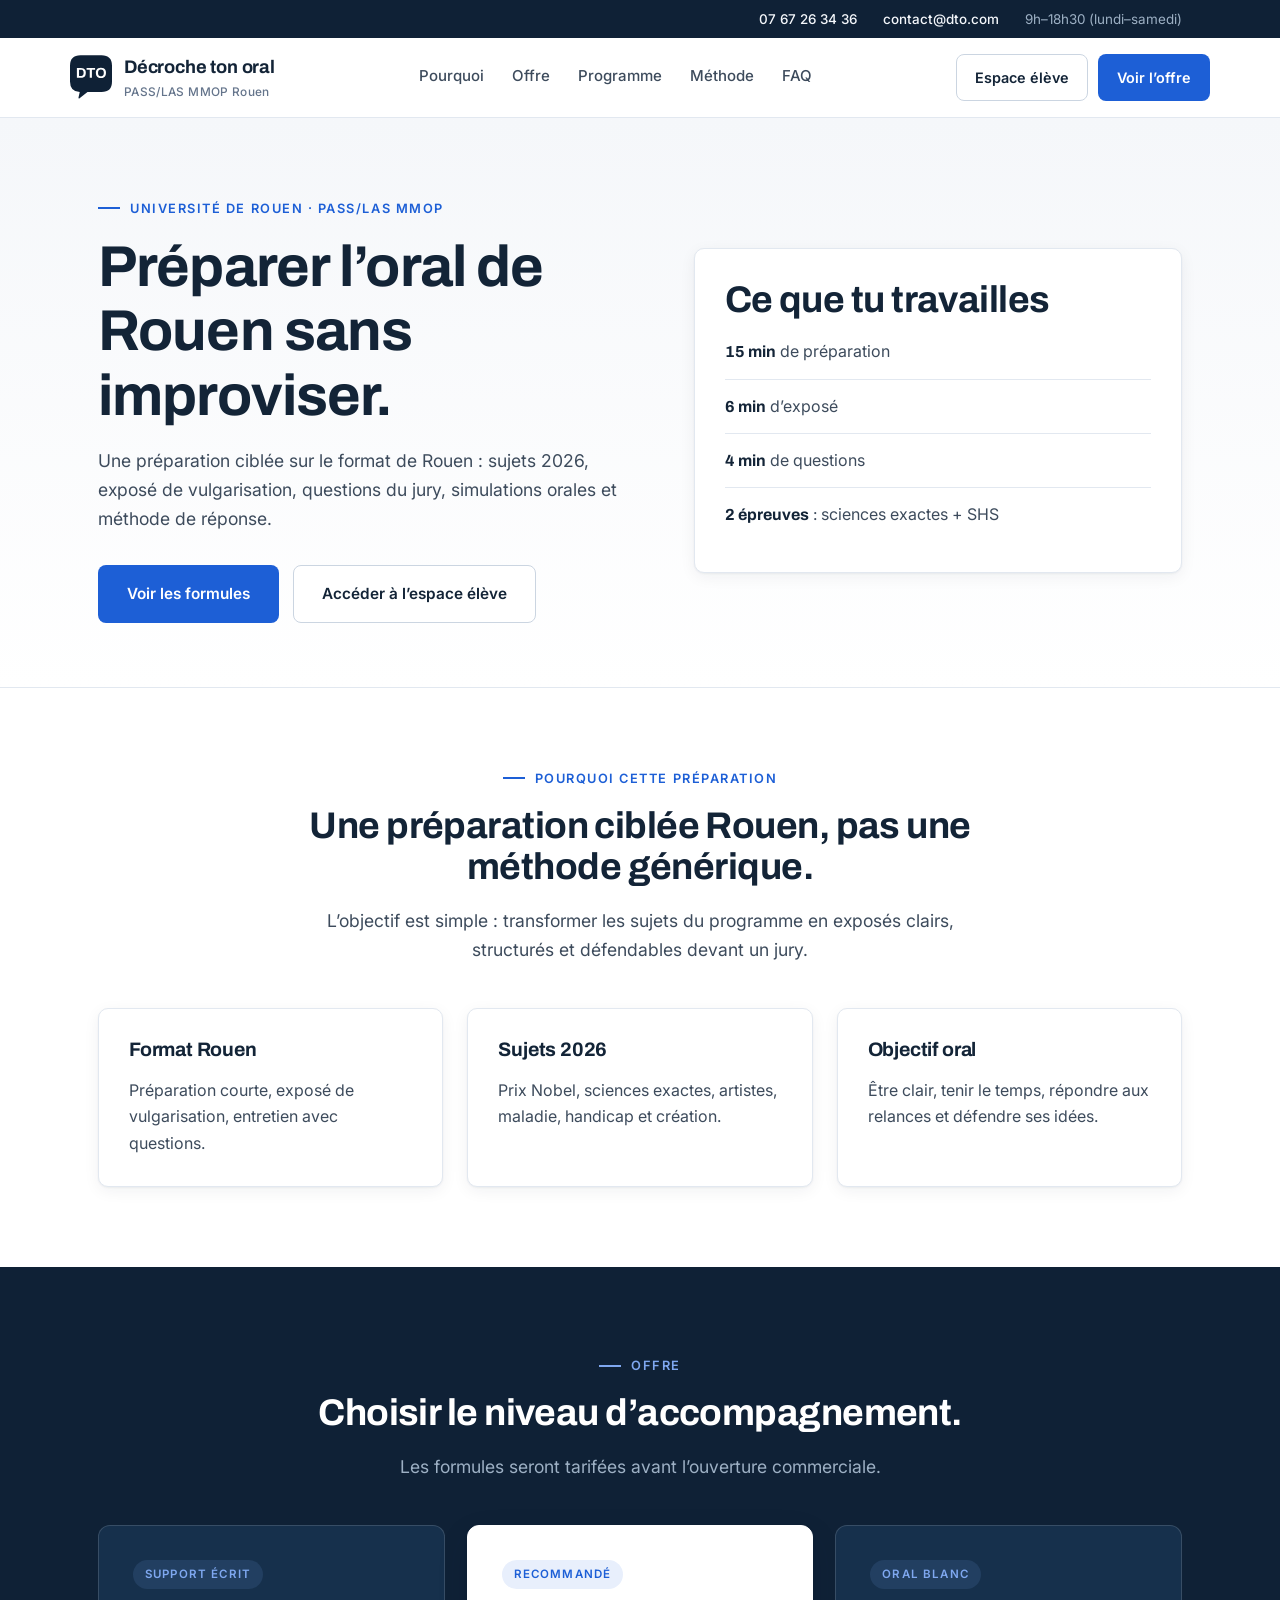
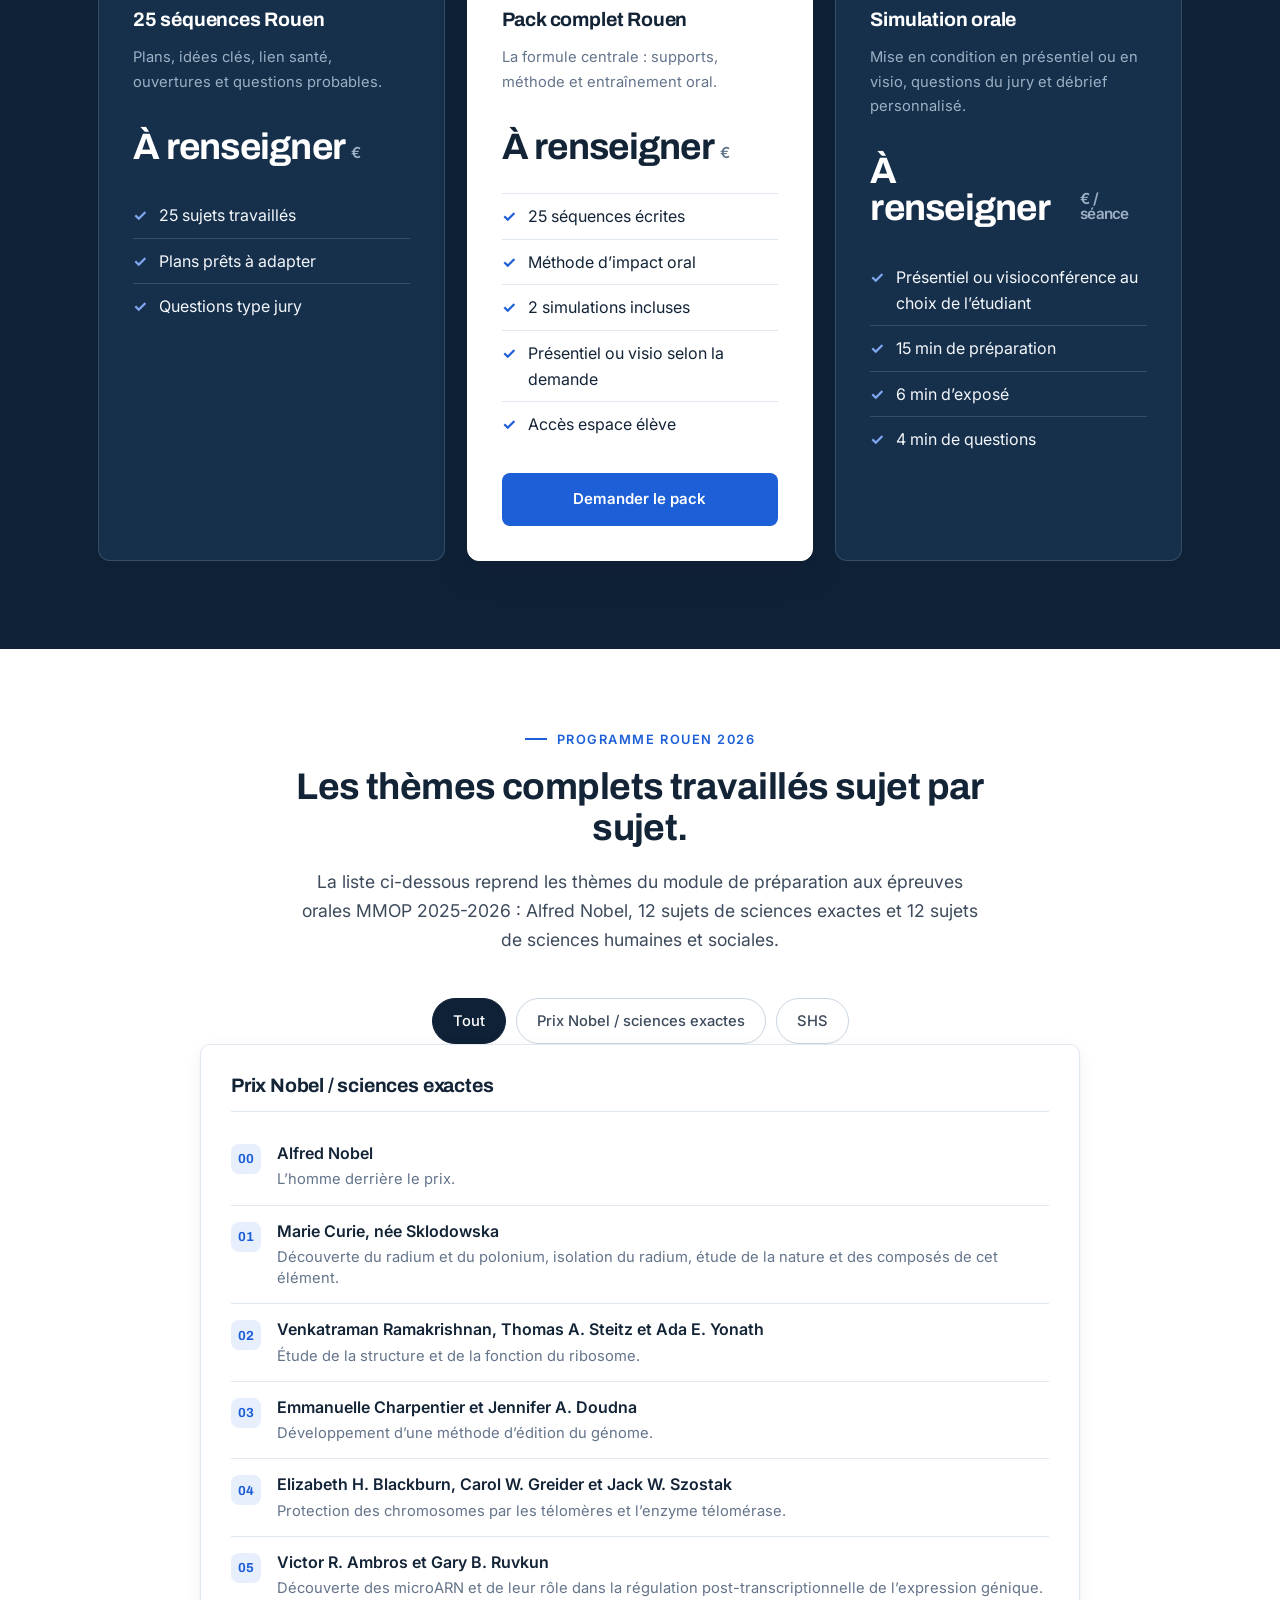
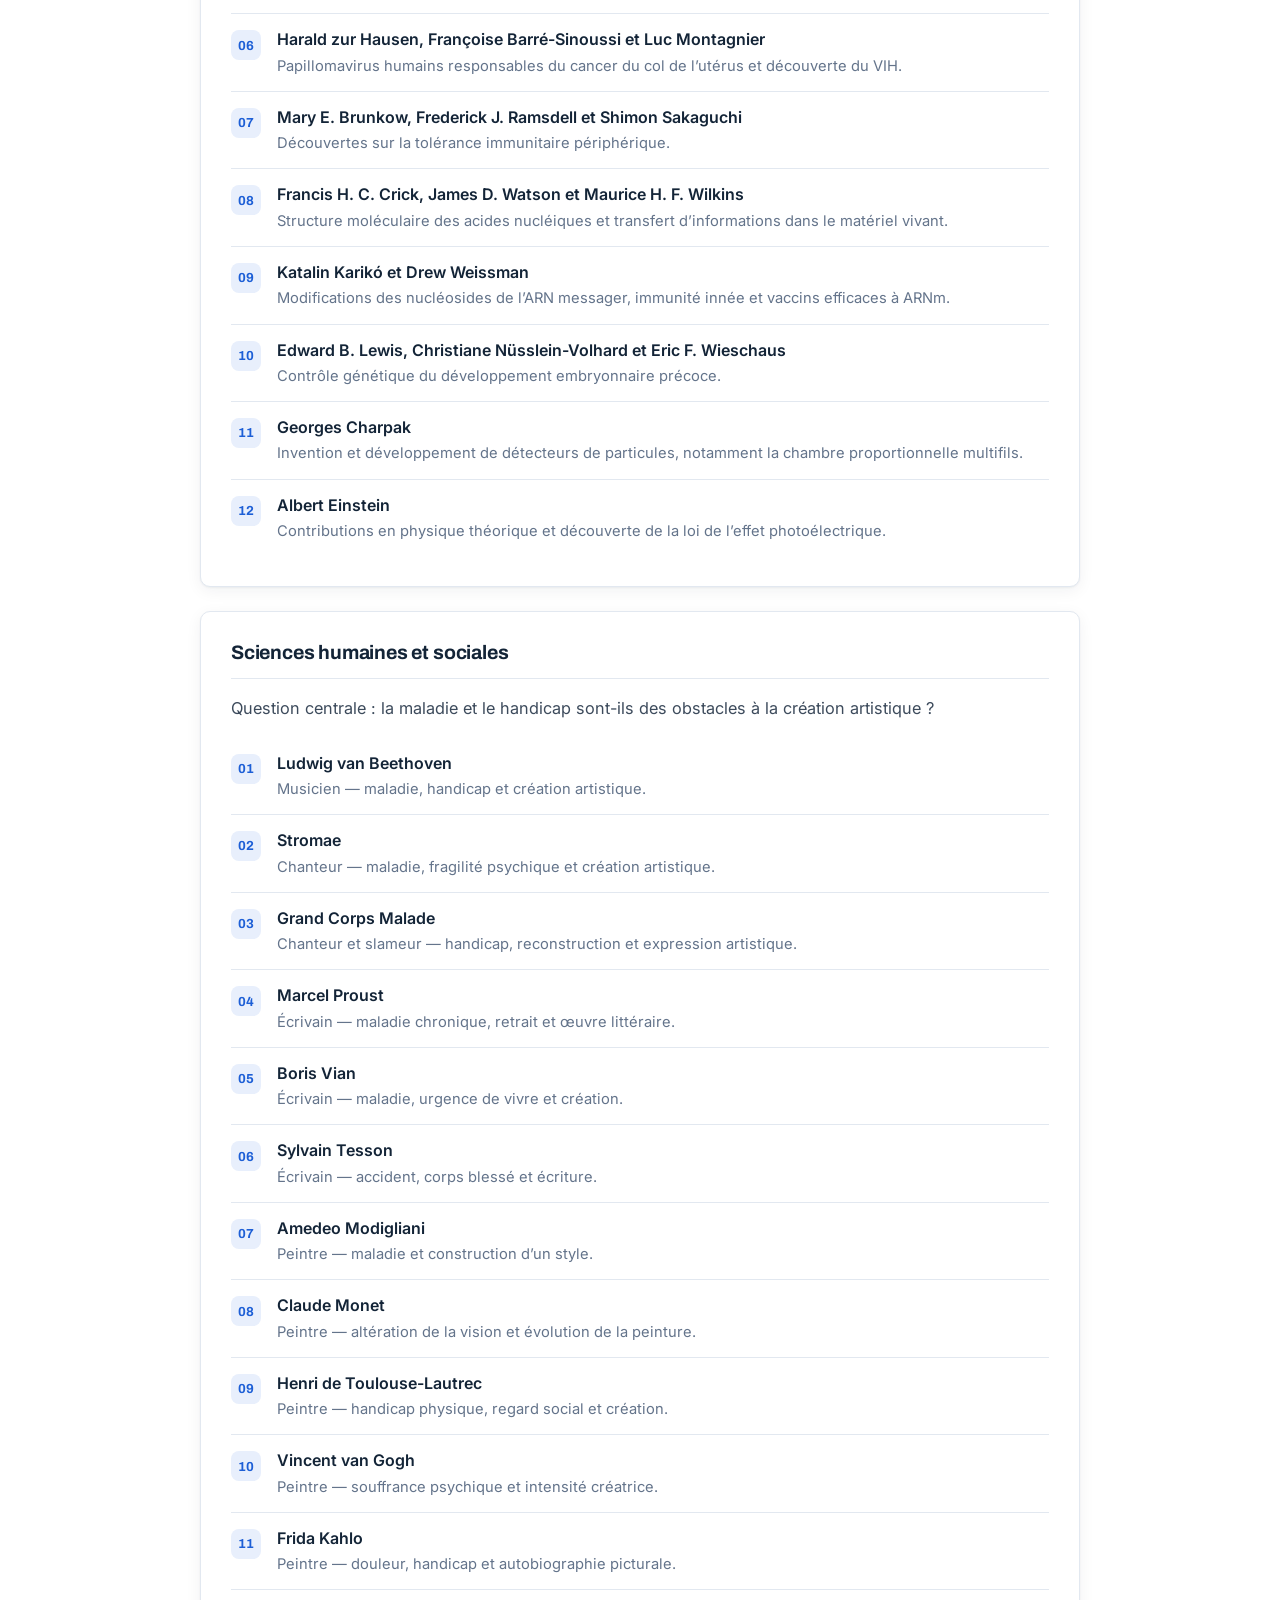
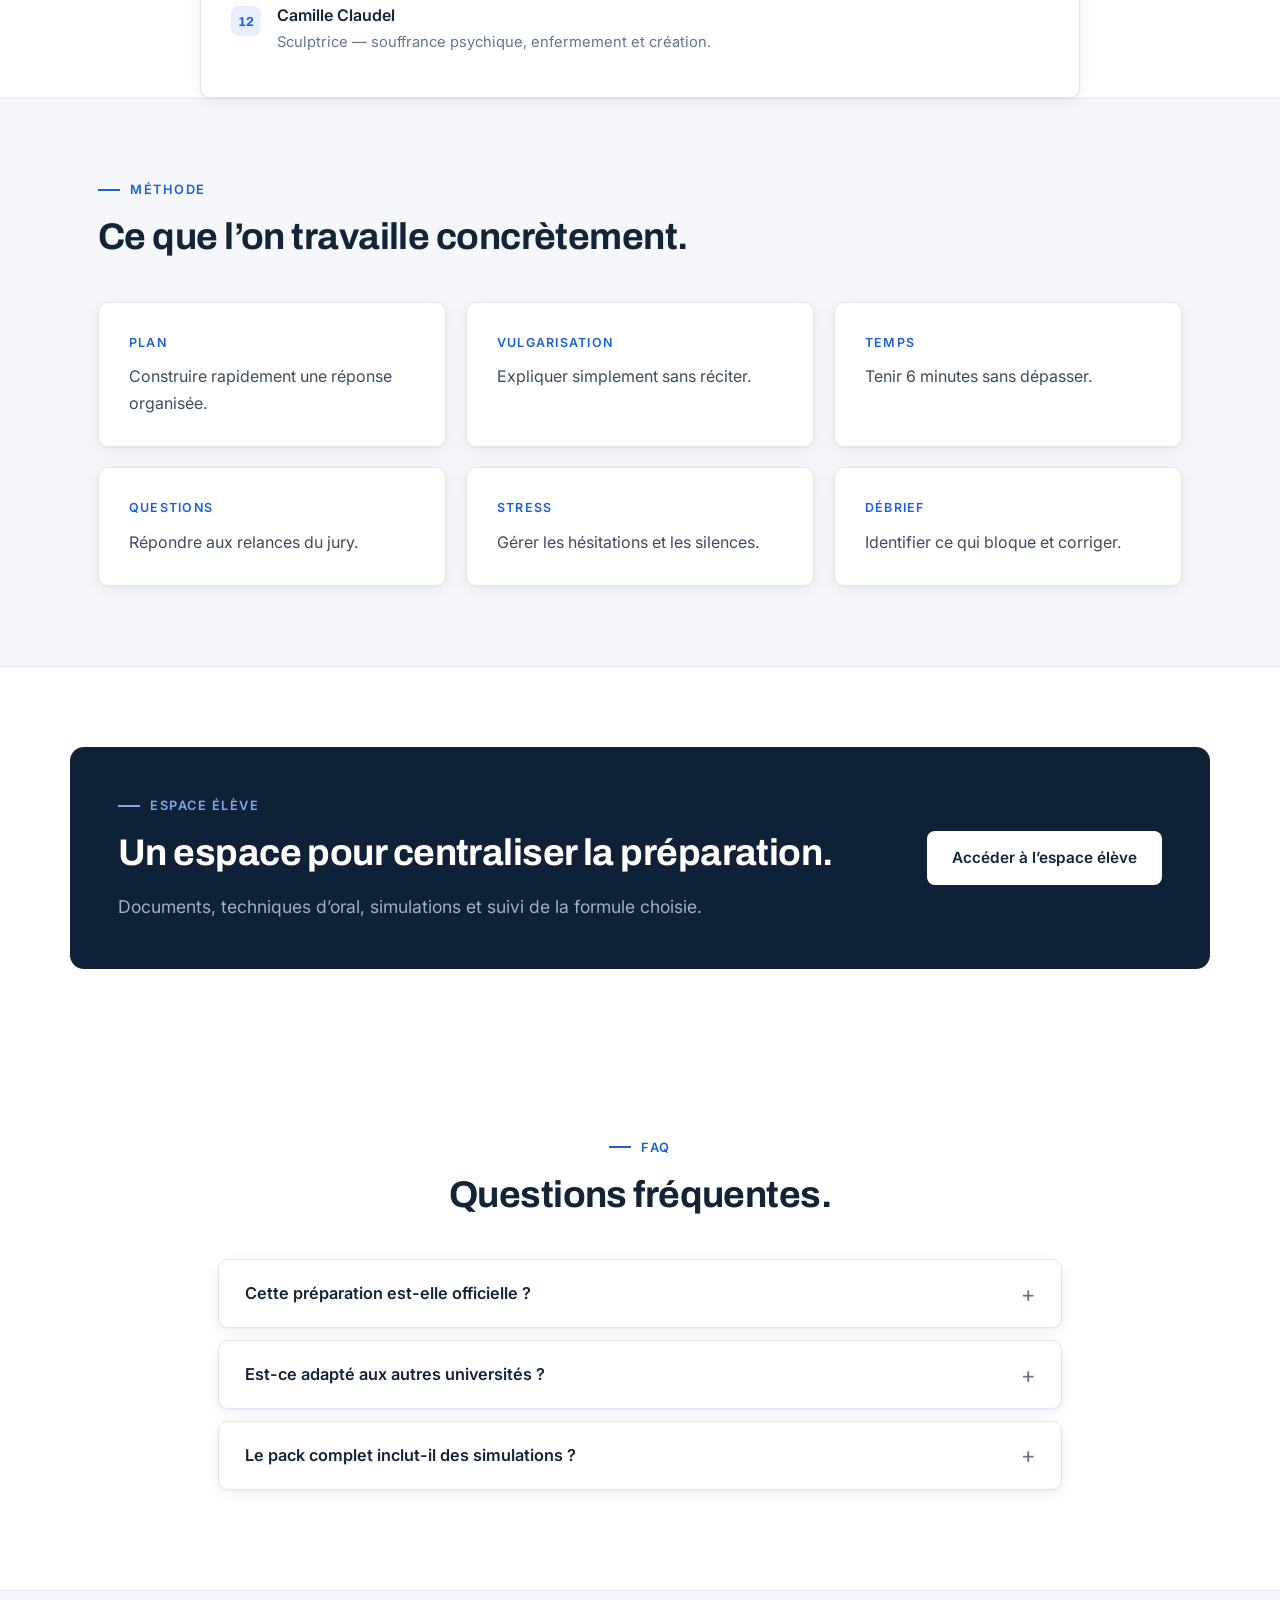
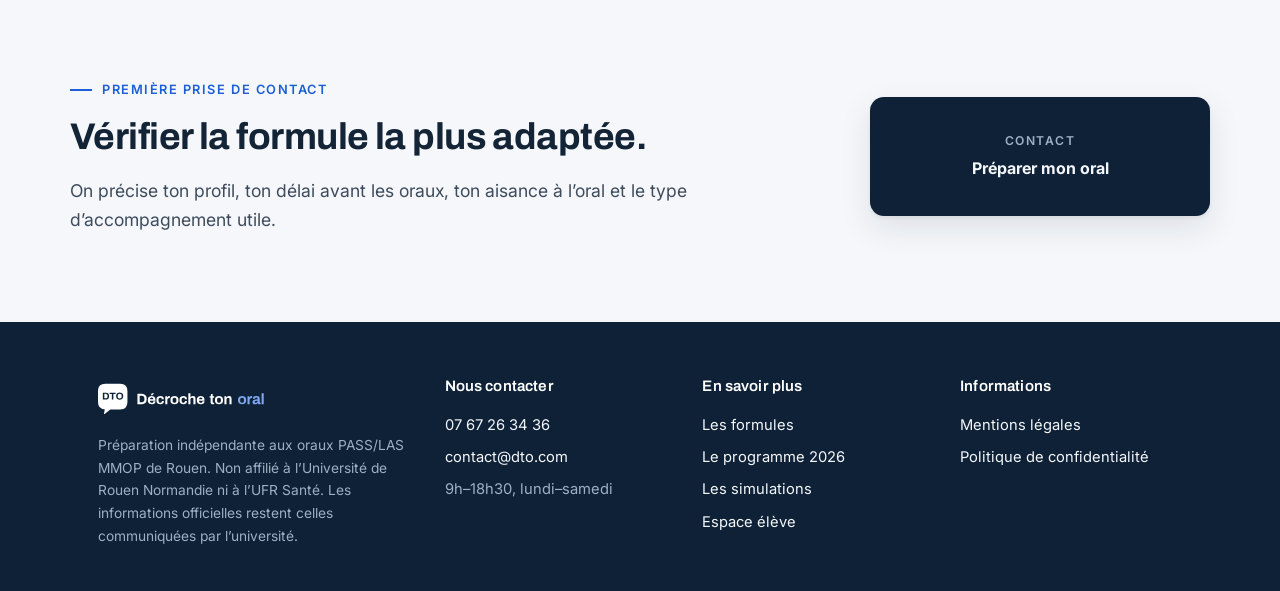
==== commit 76302a12: "Add files via upload" ====
--- a/espace-eleve/index.html
+++ b/espace-eleve/index.html
@@ -3,6 +3,7 @@
 <head>
 <meta charset="UTF-8">
 <meta name="viewport" content="width=device-width, initial-scale=1.0">
+<link rel="icon" type="image/svg+xml" href="/assets/img/favicon.svg">
 <title>Décroche ton oral | Préparation PASS/LAS MMOP Rouen 2026</title>
 <meta name="description" content="Préparation indépendante dédiée aux oraux PASS/LAS MMOP de Rouen : sujets 2026, méthode, simulations orales et espace élève.">
 <link rel="preconnect" href="https://fonts.googleapis.com">
@@ -24,7 +25,7 @@
 <header>
   <div class="wrap nav">
     <a class="brand text-brand" href="/" aria-label="Décroche ton oral accueil">
-      <span class="brand-mark">DTO</span>
+      <img class="brand-mark" src="/assets/img/logo-mark.svg" alt="" width="42" height="44">
       <span><strong>Décroche ton oral</strong><small>PASS/LAS MMOP Rouen</small></span>
     </a>
     <nav class="navlinks" aria-label="Navigation principale">
@@ -285,7 +286,7 @@
 <footer>
   <div class="wrap footer-grid">
     <div>
-      <a class="footer-logo footer-text-logo" href="/" aria-label="Décroche ton oral accueil">Décroche ton oral</a>
+      <a class="footer-logo" href="/" aria-label="Décroche ton oral accueil"><img src="/assets/img/logo-full-white.svg" alt="Décroche ton oral" height="34"></a>
       <p>Préparation indépendante aux oraux PASS/LAS MMOP de Rouen. Non affilié à l’Université de Rouen Normandie ni à l’UFR Santé. Les informations officielles restent celles communiquées par l’université.</p>
     </div>
     <div>
--- a/assets/css/style.css
+++ b/assets/css/style.css
@@ -109,12 +109,7 @@
 header{position:sticky;top:0;z-index:100;background:rgba(255,255,255,.94);backdrop-filter:blur(10px);border-bottom:1px solid var(--line)}
 .nav{display:flex;align-items:center;justify-content:space-between;gap:22px;padding:14px 0}
 .brand{display:inline-flex;align-items:center;gap:12px;flex:0 0 auto}
-.brand-mark{
-  width:42px;height:42px;border-radius:9px;
-  display:inline-flex;align-items:center;justify-content:center;
-  background:var(--bg-dark);color:#fff;
-  font-family:var(--font-display);font-weight:700;font-size:.92rem;letter-spacing:.04em;
-}
+.brand-mark{width:42px;height:44px;display:block;flex:0 0 auto}
 .text-brand strong{display:block;font-family:var(--font-display);font-size:1.14rem;font-weight:700;letter-spacing:-.01em;color:var(--ink)}
 .text-brand small{display:block;color:var(--muted);font-size:.74rem;font-weight:500;margin-top:1px;letter-spacing:.03em}
 .navlinks{display:flex;align-items:center;gap:28px;font-size:.94rem;color:var(--ink-soft);font-weight:500}
@@ -123,7 +118,7 @@
 .nav-actions{display:flex;gap:10px;align-items:center}
 .nav-actions .btn{padding:11px 18px;font-size:.9rem}
 .footer-logo{display:inline-flex;align-items:center}
-.footer-text-logo{color:#fff;font-family:var(--font-display);font-weight:700;font-size:1.2rem;letter-spacing:-.01em}
+.footer-logo img{display:block;height:34px;width:auto}
 @media(max-width:950px){.navlinks{display:none}.nav .btn-secondary{display:none}}
 @media(max-width:680px){.nav{gap:12px}.nav-actions .btn-primary{padding:10px 16px;font-size:.88rem}}
 
